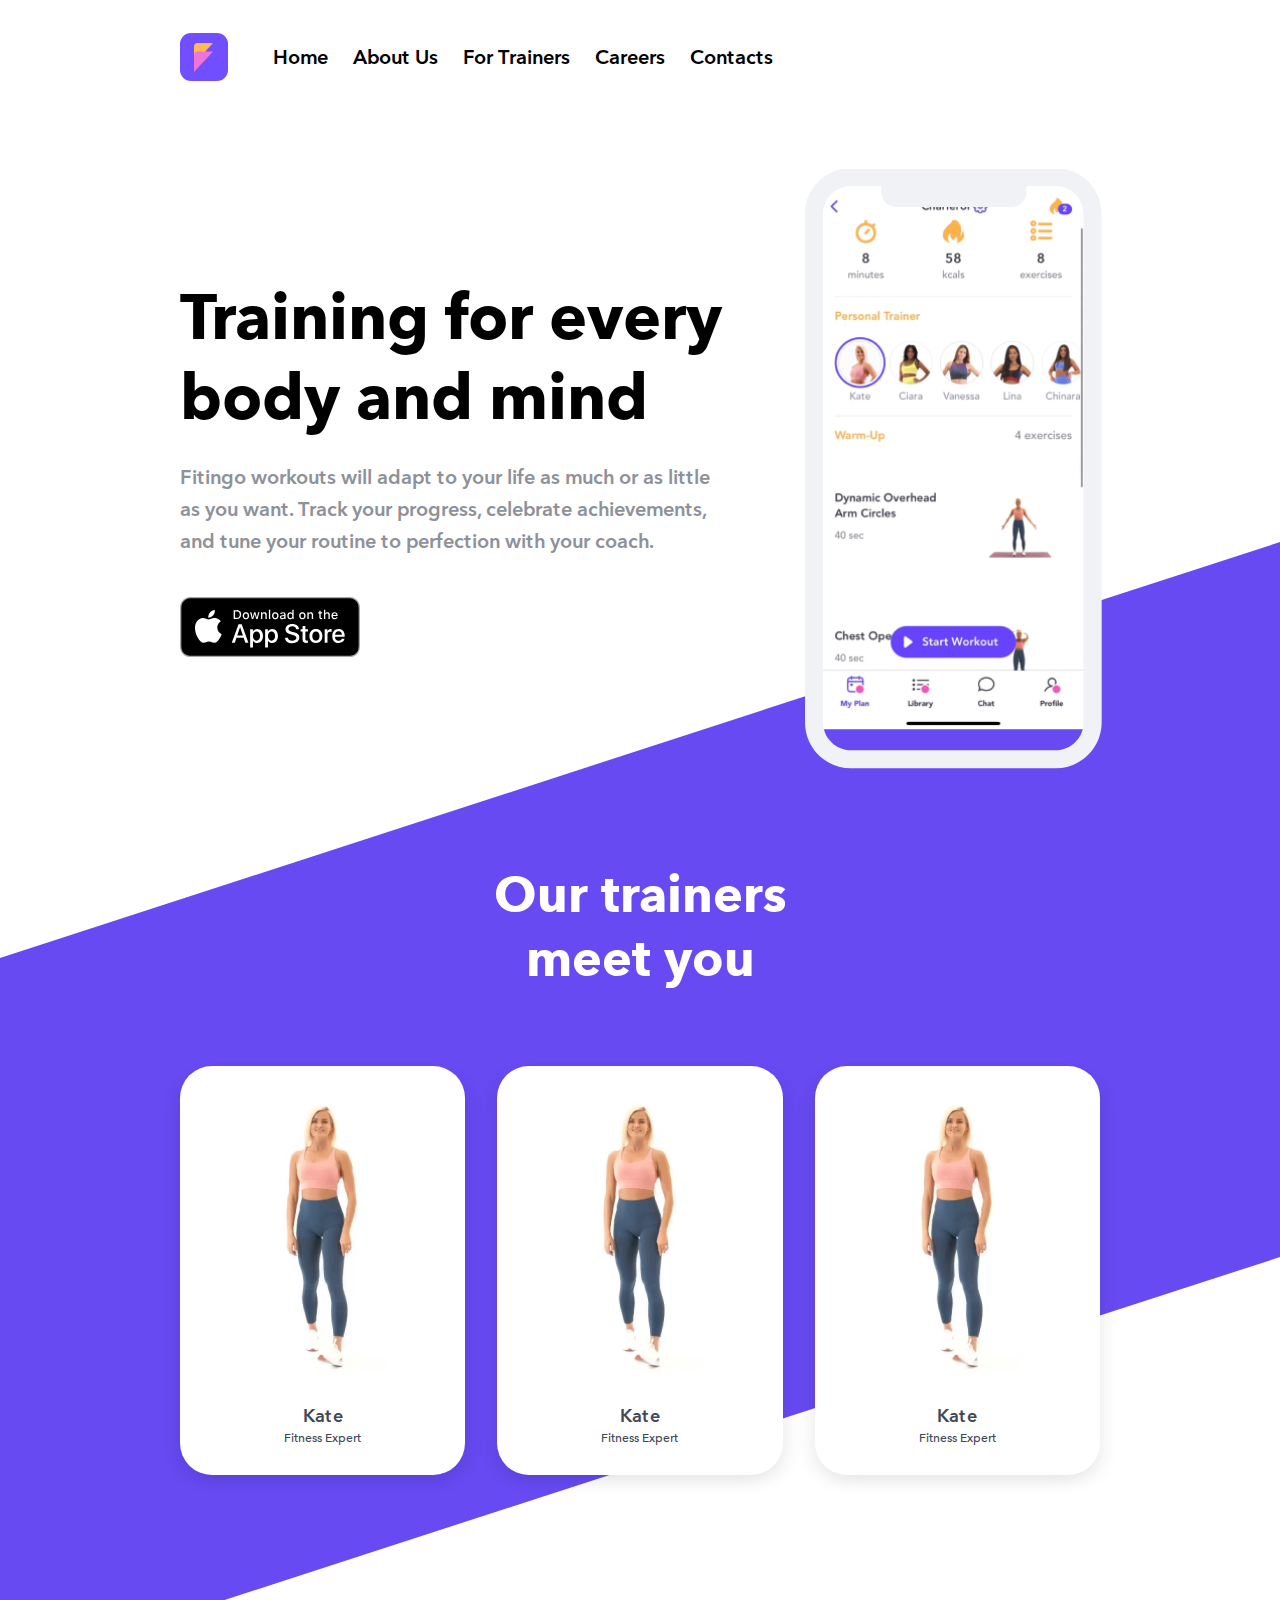
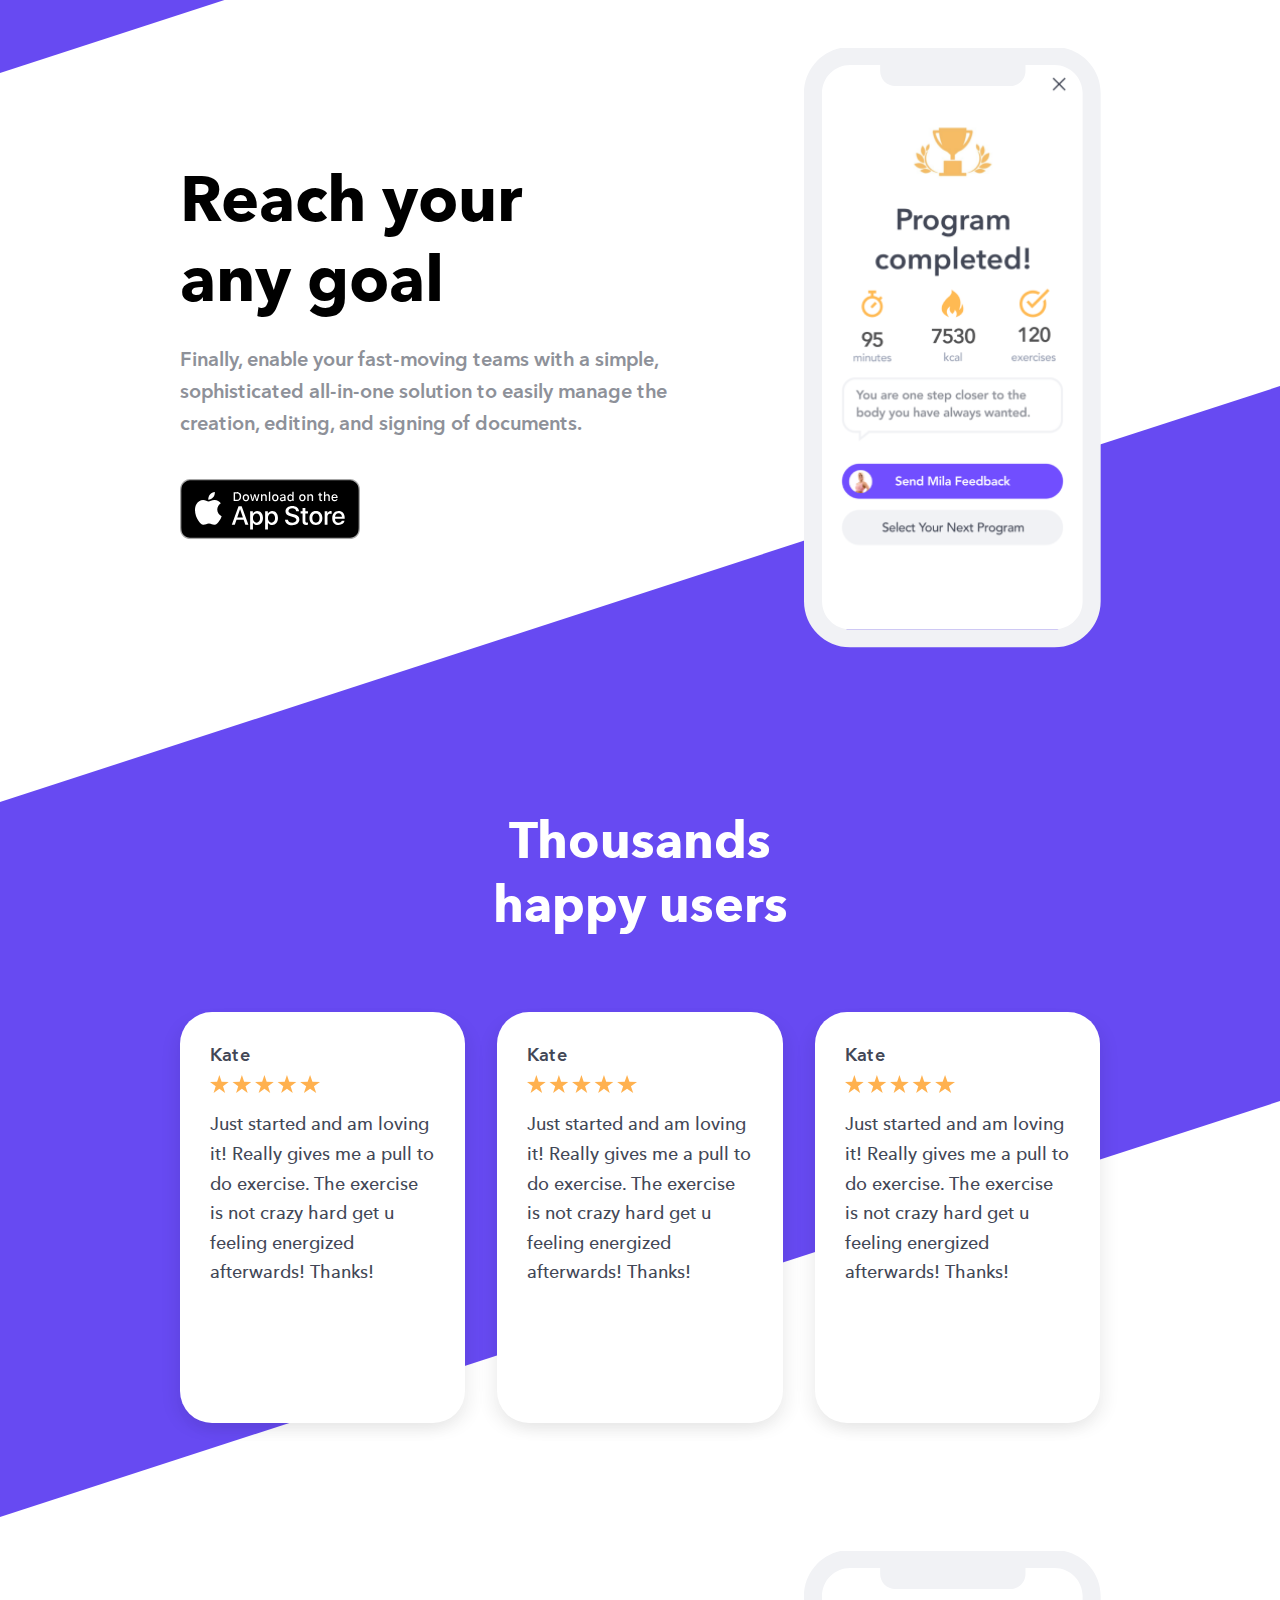
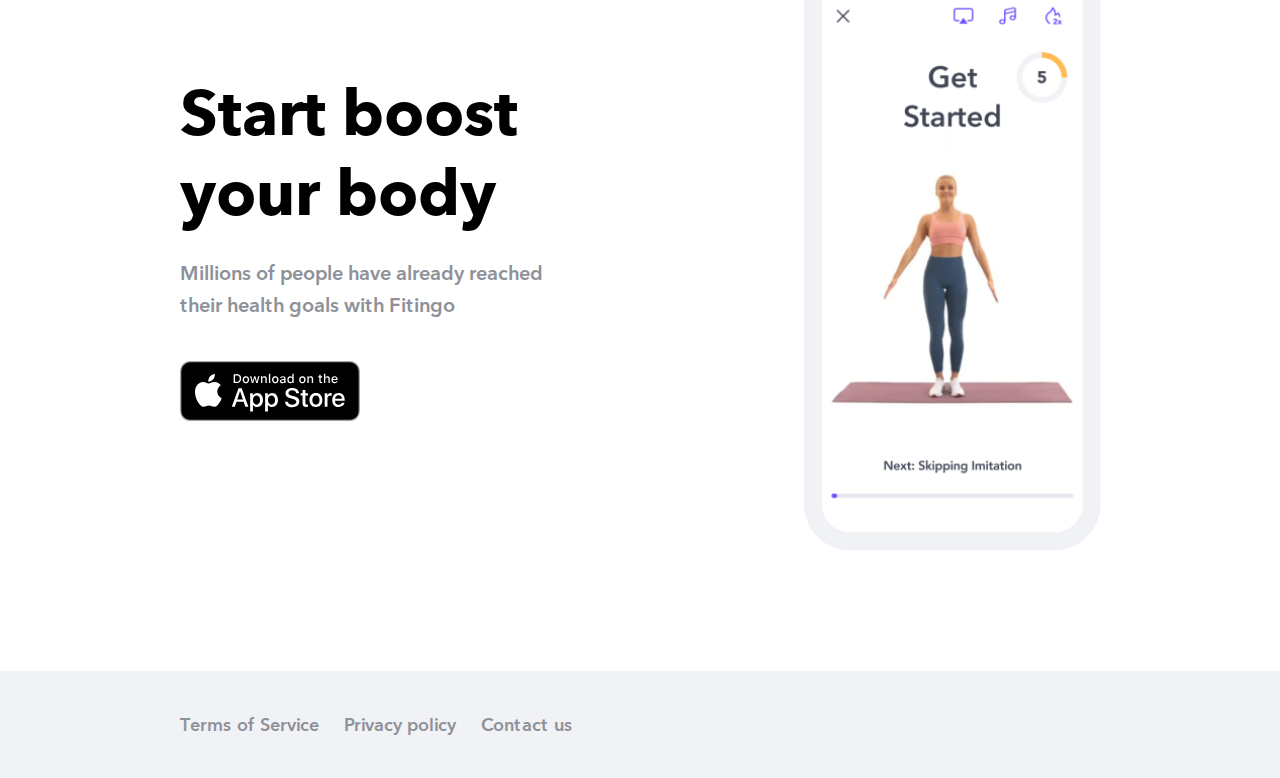
==== index.html @ 91862efb "feat: page 3" ====
<!DOCTYPE html>
<html lang="en">
<head>
    <meta charset="UTF-8">
    <meta http-equiv="X-UA-Compatible" content="IE=edge">
    <meta name="viewport" content="width=device-width, initial-scale=1.0">
    <title>Fitingo</title>
    <link rel="stylesheet" href="./css/main.css">
</head>
<body>
    <div class="wrapper">
            <div class="header">
                <div class="container header__container">
                    <div class="logo">
                        <img width="48" height="48" src="./img/logo-svg.svg" alt="logo">
                    </div>
                    <nav class="nav">
                        <ul class="nav__list">
                            <li class="nav__item"> <a class="nav__link" href="./index.html">Home</a></li>
                            <li class="nav__item"> <a class="nav__link" href="./page02.html">About us</a></li>
                            <li class="nav__item"> <a class="nav__link" href="./page03.html">For trainers</a></li>
                            <li class="nav__item"> <a class="nav__link" href="./page04.html">Careers</a></li>
                            <li class="nav__item"> <a class="nav__link" href="./page05.html">Contacts</a></li>
                        </ul>
                    </nav>
                </div>
            </div>
            <div class="home">
                <div class="container home__container">
                    <div class="home__content">
                        <div class="title">Training for every body and mind</div>
                        <p class="text">Fitingo workouts will adapt to your life as much or as little as you want. Track your progress, celebrate achievements, and tune your routine to perfection with your coach.</p>
                        <div class="app-store">
                            <a class="app-store__link" href="https://apps.apple.com/ru/app/fitingo-%D1%82%D1%80%D0%B5%D0%BD%D0%B8%D1%80%D0%BE%D0%B2%D0%BA%D0%B8-%D0%B4%D0%BE%D0%BC%D0%B0-%D0%B7%D0%B0%D0%BB%D0%B5/id1470614112">
                                <img width="180" height="60" src="./img/app-store.svg" alt="app-store">
                            </a>
                        </div>
                    </div>
                    <div class=" home__mobil-screen">
                        <img width="263" height="541" src="./img/desk-mob-01.png"  alt="mobile-screen">
                        <div class="mobil-screen"></div>

                    </div>
                </div>
            </div>
            <div class="trainers">
                <div class="container">
                    <div class="trainers__titel">
                        Our trainers meet you
                    </div>
                    <div class="slide-card">
                        <div class="card trainers__card">
                            <div class="trainers__img">
                                <img width="183" height="306" src="./img/card-img.png" alt="foto-trainer">
                            </div>
                            <div class="trainers__name">Kate</div>
                            <div class="trainers__text">Fitness Expert</div>
                        </div>
                        <div class="card trainers__card">
                            <div class="trainers__img">
                                <img width="183" height="306" src="./img/card-img.png" alt="foto-trainer">
                            </div>
                            <div class="trainers__name">Kate</div>
                            <div class="trainers__text">Fitness Expert</div>
                        </div>
                        <div class="card trainers__card">
                            <div class="trainers__img">
                                <img width="183" height="306" src="./img/card-img.png" alt="foto-trainer">
                            </div>
                            <div class="trainers__name">Kate</div>
                            <div class="trainers__text">Fitness Expert</div>
                        </div>
                    </div>
                </div>
            </div>
            <div class="reach">
                <div class="container reach__container">
                    <div class="reach__content">
                        <div class="title reach__titel">Reach your any goal</div>
                        <p class="text">Finally, enable your fast-moving teams with a simple, sophisticated all-in-one solution to easily manage the creation, editing, and signing of documents.</p>
                        <div class="app-store">
                            <a class="app-store__link" href="https://apps.apple.com/ru/app/fitingo-%D1%82%D1%80%D0%B5%D0%BD%D0%B8%D1%80%D0%BE%D0%B2%D0%BA%D0%B8-%D0%B4%D0%BE%D0%BC%D0%B0-%D0%B7%D0%B0%D0%BB%D0%B5/id1470614112">
                                <img width="180" height="60" src="./img/app-store.svg" alt="app-store">
                            </a>
                        </div>
                    </div>
                    <div class="mobile-screen reach__mobile-screen">
                        <img width="263" height="541" src="./img/desk-mob-02.png"  alt="mobile-screen">
                    </div>
                </div>
            </div>
            <div class="reviews">
                <div class="container">
                    <div class="reviews__titel">
                        Thousands happy users
                    </div>
                    <div class="slide-card">
                        <div class="card reviews__card">
                            <div class="reviews__name">Kate</div>
                            <div class="reviews__star"></div>
                            <div class="reviews__text">Just started and am loving it! Really gives me a pull to do exercise. The exercise is not crazy hard get u feeling energized afterwards! Thanks!</div>
                        </div>
                        <div class="card reviews__card">
                            <div class="reviews__name">Kate</div>
                            <div class="reviews__star"></div>
                            <div class="reviews__text">Just started and am loving it! Really gives me a pull to do exercise. The exercise is not crazy hard get u feeling energized afterwards! Thanks!</div>
                        </div>
                        <div class="card reviews__card">
                            <div class="reviews__name">Kate</div>
                            <div class="reviews__star"></div>
                            <div class="reviews__text">Just started and am loving it! Really gives me a pull to do exercise. The exercise is not crazy hard get u feeling energized afterwards! Thanks!</div>
                        </div>
                    </div>
                </div>
            </div>
            <div class="start">
                <div class="container start__container">
                    <div class="start__content">
                        <div class="title start__titel">Start boost your body</div>
                        <div class="text">Millions of people have already reached their health goals with Fitingo</div>
                        <div class="app-store">
                            <a class="app-store__link" href="https://apps.apple.com/ru/app/fitingo-%D1%82%D1%80%D0%B5%D0%BD%D0%B8%D1%80%D0%BE%D0%B2%D0%BA%D0%B8-%D0%B4%D0%BE%D0%BC%D0%B0-%D0%B7%D0%B0%D0%BB%D0%B5/id1470614112">
                                <img width="180" height="60" src="./img/app-store.svg" alt="app-store">
                            </a>
                        </div>
                    </div>
                    <div class="mobile-screen start__mobile-screen">
                        <img width="263" height="541" src="./img/desk-mob-03.png"  alt="mobile-screen">
                    </div>
                </div>
            </div>
            <div class="footer">
                <div class="container footer__container">
                    <div class="footer__item">Terms of Service</div>
                    <div class="footer__item">Privacy policy</div>
                    <div class="footer__item">Contact us</div>
                </div>
            </div>
        </div>
    </div>
</body>
</html>
---- css/main.css ----
@charset "UTF-8";
/*Шрифт*/
@font-face {
  font-family: "Avenir Next";
  font-weight: 700;
  font-style: normal;
  src: url("../../fonts/avenir-next-700.woff2") format("woff2"), url("../../fonts/avenir-next-700.woff") format("woff");
}
@font-face {
  font-family: "Avenir Next";
  font-weight: 600;
  font-style: normal;
  src: url("../../fonts/avenir_next-demi.woff2") format("woff2"), url("../../fonts/avenir_next-demi.woff") format("woff");
}
@font-face {
  font-family: "Avenir Next";
  font-weight: 500;
  font-style: normal;
  src: url("../../fonts/avenir-next-500.woff2") format("woff2"), url("../../fonts/avenir-next-500.woff") format("woff");
}
/*Normolize*/
html {
  font-family: "Avenir Next", sans-serif;
  line-height: 1.15;
  box-sizing: border-box;
  -ms-overflow-style: scrollbar;
  -webkit-tap-highlight-color: transparent;
  -webkit-text-size-adjust: 100%;
  -ms-text-size-adjust: 100%;
}

*,
*::before,
*::after {
  box-sizing: inherit;
  -webkit-text-decoration-skip-ink: none;
          text-decoration-skip-ink: none;
}

@-ms-viewport {
  width: device-width;
}
article,
aside,
dialog,
figcaption,
figure,
footer,
header,
hgroup,
main,
nav,
section {
  display: block;
}

body {
  font-family: "Avenir Next", Arial, -apple-system, BlinkMacSystemFont, "Segoe UI", Roboto, "Helvetica Neue", sans-serif;
  font-size: 1rem;
  font-weight: 400;
  line-height: 1.5;
  margin: 0;
  color: #000000;
  background-color: #ffffff;
}

[tabindex="-1"]:focus {
  outline: none !important;
}

hr {
  overflow: visible;
  box-sizing: content-box;
  height: 0;
}

h1,
h2,
h3,
h4,
h5,
h6 {
  margin-top: 0;
  margin-bottom: 0.5rem;
}

p {
  margin-top: 0;
  margin-bottom: 1rem;
}

abbr[title],
abbr[data-original-title] {
  cursor: help;
  text-decoration: underline;
  -webkit-text-decoration: underline dotted;
          text-decoration: underline dotted;
  border-bottom: 0;
}

address {
  font-style: normal;
  line-height: inherit;
  margin-bottom: 1rem;
}

ol,
ul,
dl {
  margin-top: 0;
  margin-bottom: 1rem;
}

ol ol,
ul ul,
ol ul,
ul ol {
  margin-bottom: 0;
}

dt {
  font-weight: 700;
}

dd {
  margin-bottom: 0.5rem;
  margin-left: 0;
}

blockquote {
  margin: 0 0 1rem;
}

dfn {
  font-style: italic;
}

b,
strong {
  font-weight: bolder;
}

small {
  font-size: 80%;
}

sub,
sup {
  font-size: 75%;
  line-height: 0;
  position: relative;
  vertical-align: baseline;
}

sub {
  bottom: -0.25em;
}

sup {
  top: -0.5em;
}

a {
  transition: all 0.3s;
  text-decoration: underline;
  color: #b82030;
  background-color: transparent;
  -webkit-text-decoration-skip: objects;
}

a:hover {
  text-decoration: none;
  color: #b82030;
}

a:not([href]):not([tabindex]) {
  text-decoration: none;
  color: inherit;
}

a:not([href]):not([tabindex]):focus,
a:not([href]):not([tabindex]):hover {
  text-decoration: none;
  color: inherit;
}

a:not([href]):not([tabindex]):focus {
  outline: 0;
}

a:focus {
  outline: none;
}

pre,
code,
kbd,
samp {
  font-family: monospace, monospace;
  font-size: 1em;
}

pre {
  overflow: auto;
  margin-top: 0;
  margin-bottom: 1rem;
}

figure {
  margin: 0 0 1rem;
}

img {
  max-width: 100%;
  height: auto;
  vertical-align: middle;
  border-style: none;
}

svg:not(:root) {
  overflow: hidden;
}

a,
area,
button,
[role=button],
input,
label,
select,
summary,
textarea {
  touch-action: manipulation;
}

table {
  border-collapse: collapse;
}

caption {
  padding-top: 0.75rem;
  padding-bottom: 0.75rem;
  caption-side: bottom;
  text-align: left;
  color: #868e96;
}

th {
  text-align: left;
}

label {
  display: inline-block;
  margin-bottom: 0.5rem;
}

button:focus {
  outline: none;
}

input,
button,
select,
optgroup,
textarea {
  font-family: inherit;
  font-size: inherit;
  line-height: inherit;
  margin: 0;
  transition: all 0.3s;
  outline: none;
}

button,
input {
  overflow: visible;
}

button,
select {
  text-transform: none;
}

button,
html [type=button],
[type=reset],
[type=submit] {
  cursor: pointer;
  -webkit-appearance: button;
}

button::-moz-focus-inner,
[type=button]::-moz-focus-inner,
[type=reset]::-moz-focus-inner,
[type=submit]::-moz-focus-inner {
  padding: 0;
  border-style: none;
}

input[type=radio],
input[type=checkbox] {
  box-sizing: border-box;
  padding: 0;
}

input[type=date],
input[type=time],
input[type=datetime-local],
input[type=month] {
  -webkit-appearance: listbox;
}

textarea {
  overflow: auto;
  resize: vertical;
}

fieldset {
  min-width: 0;
  margin: 0;
  padding: 0;
  border: 0;
}

legend {
  font-size: 1.5rem;
  line-height: inherit;
  display: block;
  width: 100%;
  max-width: 100%;
  margin-bottom: 0.5rem;
  padding: 0;
  white-space: normal;
  color: inherit;
}

progress {
  vertical-align: baseline;
}

[type=number]::-webkit-inner-spin-button,
[type=number]::-webkit-outer-spin-button {
  height: auto;
}

[type=search] {
  outline-offset: -2px;
  -webkit-appearance: none;
}

[type=search]::-webkit-search-cancel-button,
[type=search]::-webkit-search-decoration {
  -webkit-appearance: none;
}

::-webkit-file-upload-button {
  font: inherit;
  -webkit-appearance: button;
}

output {
  display: inline-block;
}

summary {
  display: list-item;
}

template {
  display: none;
}

[hidden] {
  display: none !important;
}

.wrapper {
  overflow: hidden;
}

.container {
  width: 100%;
  max-width: 960px;
  margin-right: auto;
  margin-left: auto;
  padding-right: 20px;
  padding-left: 20px;
}

.text {
  font-size: 20px;
  font-style: normal;
  font-weight: 600;
  line-height: 1.6;
  color: #8E9199;
  margin: 0;
  margin-bottom: 40px;
}

.title {
  font-size: 64px;
  font-style: normal;
  font-weight: 700;
  line-height: 1.25;
  color: #000;
  margin-bottom: 24px;
}

.header {
  padding: 25px 0;
}
.header__container {
  display: flex;
  align-items: center;
}

.logo {
  margin-right: 45px;
}

.nav__list {
  display: flex;
  margin: 0;
  padding: 0;
}

.nav__item {
  margin-right: 25px;
  list-style: none;
}
.nav__item:last-child {
  margin-right: 0;
}

.nav__link {
  font-size: 20px;
  font-style: normal;
  font-weight: 600;
  line-height: 3.2;
  color: #000;
  text-decoration: none;
  text-transform: capitalize;
}
.nav__link:hover {
  color: #674AF2;
}

.mobile-screen {
  width: 31.25%;
  position: relative;
  z-index: 2;
}
.mobile-screen::before {
  position: absolute;
  width: 300px;
  height: 600px;
  content: "";
  background: url(../img/mobile-frame.svg) 100% 100% no-repeat;
}

.mobil-screen {
  position: absolute;
  width: 300px;
  height: 600px;
  top: -15px;
  left: -20px;
  content: "";
  background: url(../img/mobile-frame.svg) 100% 100% no-repeat;
}

.home__mobil-screen {
  position: relative;
  top: -10px;
  left: -15px;
  z-index: 50;
}
.home__mobile-screen {
  top: 15px;
  left: 8px;
}
.home__mobile-screen::before {
  top: -38px;
  left: -20px;
}

.reach__mobile-screen {
  top: -5px;
  left: 8px;
}
.reach__mobile-screen::before {
  top: -12px;
  left: -20px;
}

.start__mobile-screen {
  top: 0;
  left: 8px;
}
.start__mobile-screen::before {
  top: -12px;
  left: -20px;
}

.home {
  padding: 80px 0;
}
.home__container {
  display: flex;
  justify-content: space-between;
  align-items: center;
}
.home__content {
  width: 59.375%;
}

.slide-card {
  display: flex;
  position: relative;
  margin-left: -16px;
  margin-right: -16px;
}

.card {
  width: calc(33.3333333333% - 32px);
  display: flex;
  flex-direction: column;
  border-radius: 32px;
  background-color: #fff;
  padding: 30px;
  margin-right: 16px;
  margin-left: 16px;
  box-shadow: 7px 7px 15px rgba(0, 0, 0, 0.05), -7px 7px 15px rgba(0, 0, 0, 0.05);
}

.trainers__card {
  align-items: center;
  padding-bottom: 28px;
  padding-top: 13px;
}

.reviews__card {
  height: 411px;
  padding: 30px;
}

.trainers {
  position: relative;
  padding-top: 43px;
  padding-bottom: 100px;
}
.trainers::before {
  position: absolute;
  content: "";
  width: 100%;
  height: 715px;
  top: -70px;
  bottom: 0;
  background-color: #674AF2;
  transform: skewY(-18deg);
}
.trainers__titel {
  width: 32.1875%;
  margin-bottom: 75px;
  text-align: center;
  margin-left: auto;
  margin-right: auto;
  position: relative;
  font-size: 50px;
  font-style: normal;
  font-weight: 700;
  line-height: 1.28;
  color: #fff;
}
.trainers__img {
  margin-left: 34px;
  margin-right: 8px;
  margin-bottom: 18px;
}
.trainers__name {
  font-size: 18px;
  font-style: normal;
  font-weight: 600;
  line-height: 1.53;
  color: #424756;
}
.trainers__text {
  font-size: 12px;
  font-style: normal;
  font-weight: 500;
  line-height: 1.33;
  color: #424756;
}

.reach {
  padding: 90px 0;
}
.reach__container {
  display: flex;
  justify-content: space-between;
  align-items: center;
}
.reach__content {
  width: 53.125%;
}
.reach__titel {
  padding-right: 20px;
}

.reviews {
  position: relative;
  padding-top: 85px;
  padding-bottom: 80px;
}
.reviews::before {
  position: absolute;
  content: "";
  width: 100%;
  height: 715px;
  top: -130px;
  bottom: 0;
  background-color: #674AF2;
  transform: skewY(-18deg);
}
.reviews__titel {
  width: 32.1875%;
  margin-bottom: 75px;
  text-align: center;
  margin-left: auto;
  margin-right: auto;
  position: relative;
  font-size: 50px;
  font-style: normal;
  font-weight: 700;
  line-height: 1.28;
  color: #fff;
}
.reviews__name {
  font-size: 18px;
  font-style: normal;
  font-weight: 600;
  line-height: 1.53;
  color: #424756;
  margin-bottom: 6px;
}
.reviews__star {
  width: 110px;
  height: 18px;
  margin-bottom: 16px;
  background: url(../img/star.svg) 100%/contain no-repeat;
}
.reviews__text {
  font-size: 18px;
  font-style: normal;
  font-weight: 500;
  line-height: 1.64;
  color: #424756;
}

.start {
  padding: 60px 0 140px;
}
.start__container {
  display: flex;
  justify-content: space-between;
  align-items: center;
}
.start__content {
  width: 41.3043478261%;
}
.start__titel {
  padding-right: 20px;
}
.start-page2 {
  display: flex;
  justify-content: space-between;
  align-items: center;
  padding-bottom: 120px;
}

.footer {
  background-color: #F1F2F5;
  padding-top: 37px;
  padding-bottom: 35px;
}
.footer__container {
  display: flex;
}
.footer__item {
  font-size: 18px;
  font-style: normal;
  font-weight: 600;
  line-height: 1.94;
  margin-right: 25px;
  color: #8E9199;
}

.improve {
  padding-top: 65px;
  padding-bottom: 40px;
}
.improve__title {
  width: 59.7826086957%;
  text-align: center;
  margin-bottom: 72px;
  margin-left: auto;
  margin-right: auto;
}
.improve__stat {
  display: flex;
  margin-right: -71px;
}
.improve__item {
  width: calc(33.3333333333% - 71px);
  margin-right: 71px;
  padding-top: 35px;
  background: url(../img/icon-leaves.svg) no-repeat 100%/contain;
}
.improve__item:first-child {
  padding-top: 22px;
}
.improve__item:first-child .improve__item-number {
  font-size: 64px;
}
.improve__item:last-child .improve__item-number {
  text-transform: uppercase;
}
.improve__item-number {
  font-size: 48px;
  font-style: normal;
  font-weight: 900;
  line-height: 0.43;
  color: #FFBA53;
  margin-bottom: 30px;
  text-align: center;
}
.improve__item-text {
  font-size: 18px;
  font-style: normal;
  font-weight: 600;
  line-height: 1.53;
  padding-left: 45px;
  padding-right: 45px;
  text-align: center;
}

.offer {
  padding-top: 48px;
}
.offer__title {
  text-align: center;
  margin-bottom: 72px;
}

.stage {
  display: flex;
  align-items: center;
  margin-bottom: 56px;
}
.stage:nth-last-child(2) .stage__item-text {
  padding-right: 85px;
}
.stage:nth-last-child(2) .stage__item--works .stage__item-text {
  padding-right: 45px;
}
.stage__img {
  width: 311px;
  height: 200px;
  background: linear-gradient(244deg, #FDFEFF 11.37%, #ECF1FB 100%);
  margin-right: 70px;
}
.stage__img--personalized {
  padding: 21px 35px;
}
.stage__img--chat {
  padding: 16px 42px 0 44px;
}
.stage__img--promote {
  padding: 0 31px 0;
}
.stage__item {
  width: 58.5869565217%;
  padding-right: 80px;
}
.stage__item--works {
  padding-right: 0;
}
.stage__item--works .stage__item-text {
  padding-right: 90px;
}
.stage__item-titel {
  font-size: 36px;
  font-style: normal;
  font-weight: 600;
  line-height: 1.11;
  color: #000;
  margin-bottom: 27px;
}
.stage__item-text {
  font-size: 18px;
  font-style: normal;
  font-weight: 600;
  line-height: 1.53;
  color: #8E9199;
  padding-right: 45px;
}

.btn {
  display: inline-block;
  text-align: center;
  font-size: 20px;
  font-style: normal;
  font-weight: 600;
  line-height: 2.9;
  color: #fff;
  border-radius: 5px;
  background-color: #674AF2;
  text-decoration: none;
  border: none;
  padding: 0 80px;
  text-transform: capitalize;
}

.become {
  display: flex;
  align-items: center;
  justify-content: space-between;
  padding-top: 80px;
  padding-bottom: 60px;
}
.become__content {
  width: 58.6956521739%;
  padding-right: 90px;
}
.become__title {
  margin-bottom: 32px;
}
.become__text {
  margin-bottom: 32px;
}

.works {
  padding-top: 40px;
  padding-bottom: 125px;
}
.works__stage {
  padding-bottom: 45px;
}
.works__title {
  text-transform: capitalize;
  text-align: center;
  margin-bottom: 64px;
}
.works__btn {
  text-align: center;
}/*# sourceMappingURL=main.css.map */
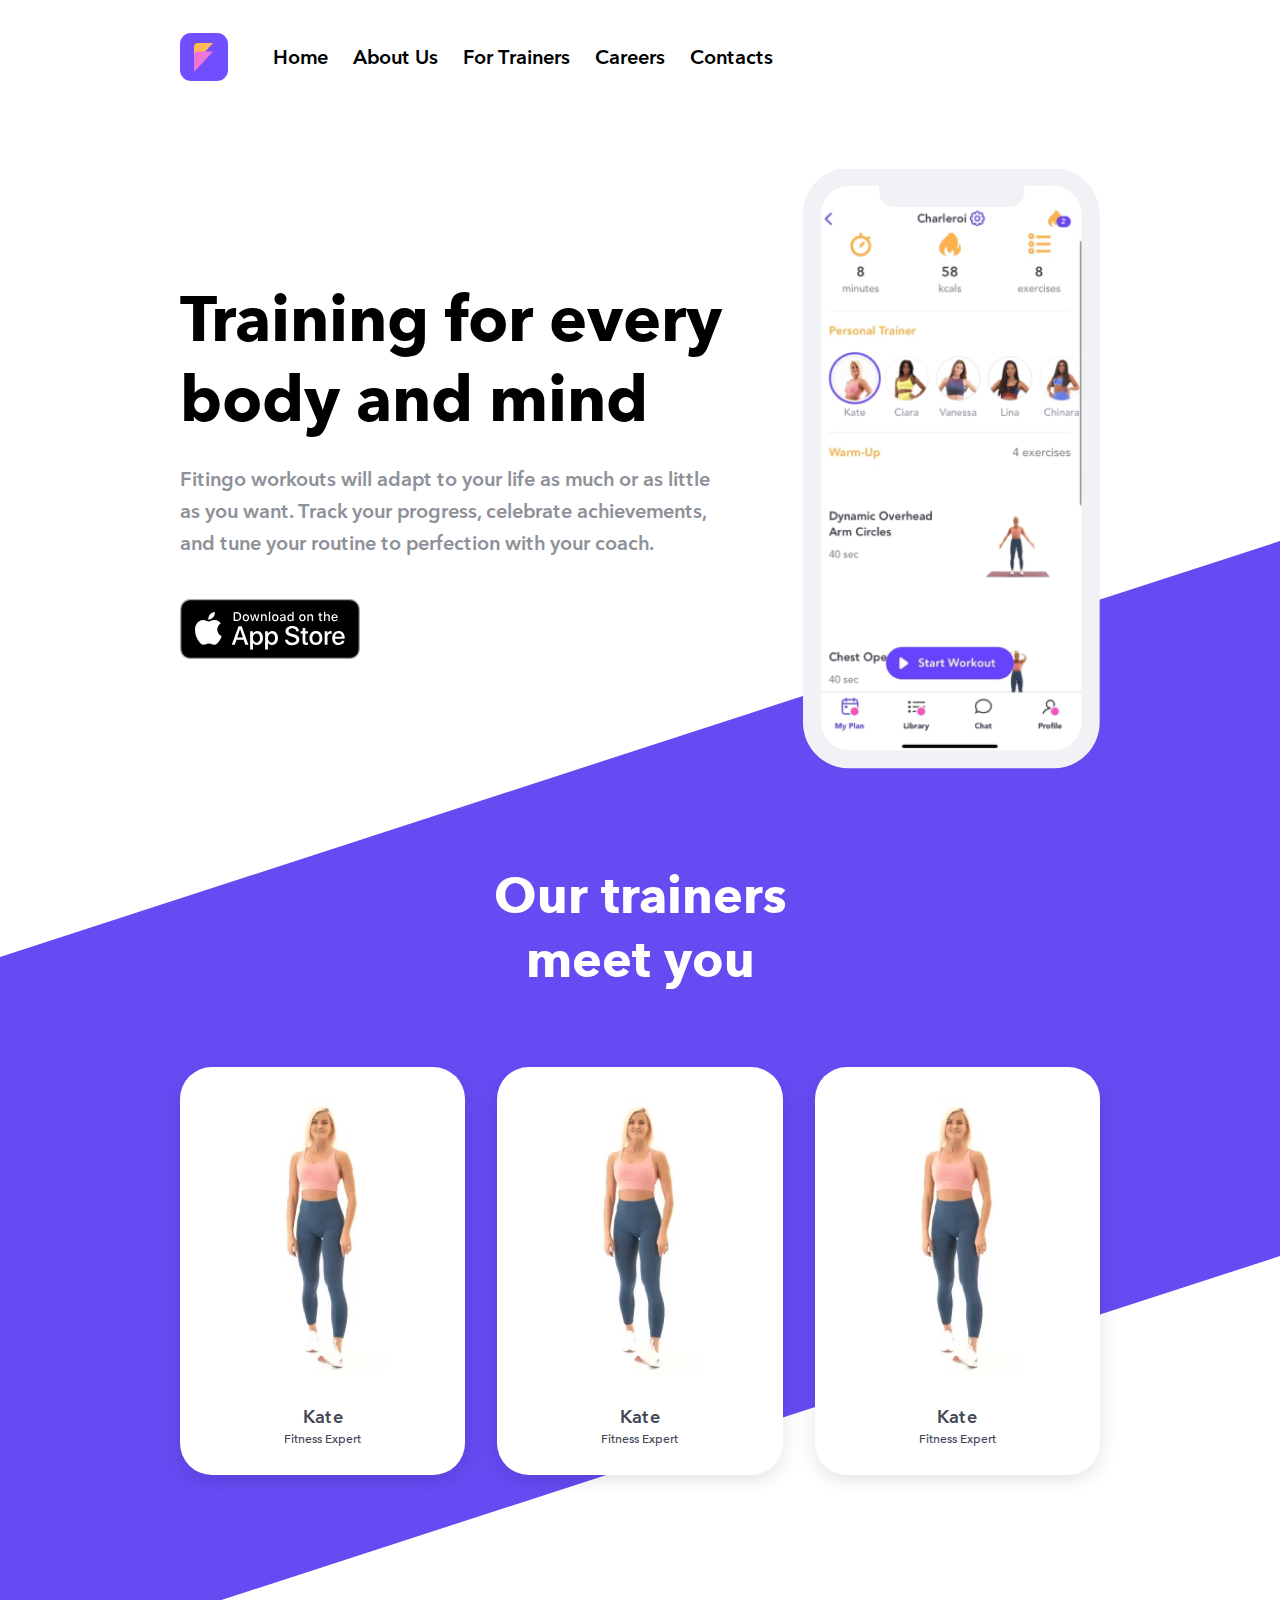
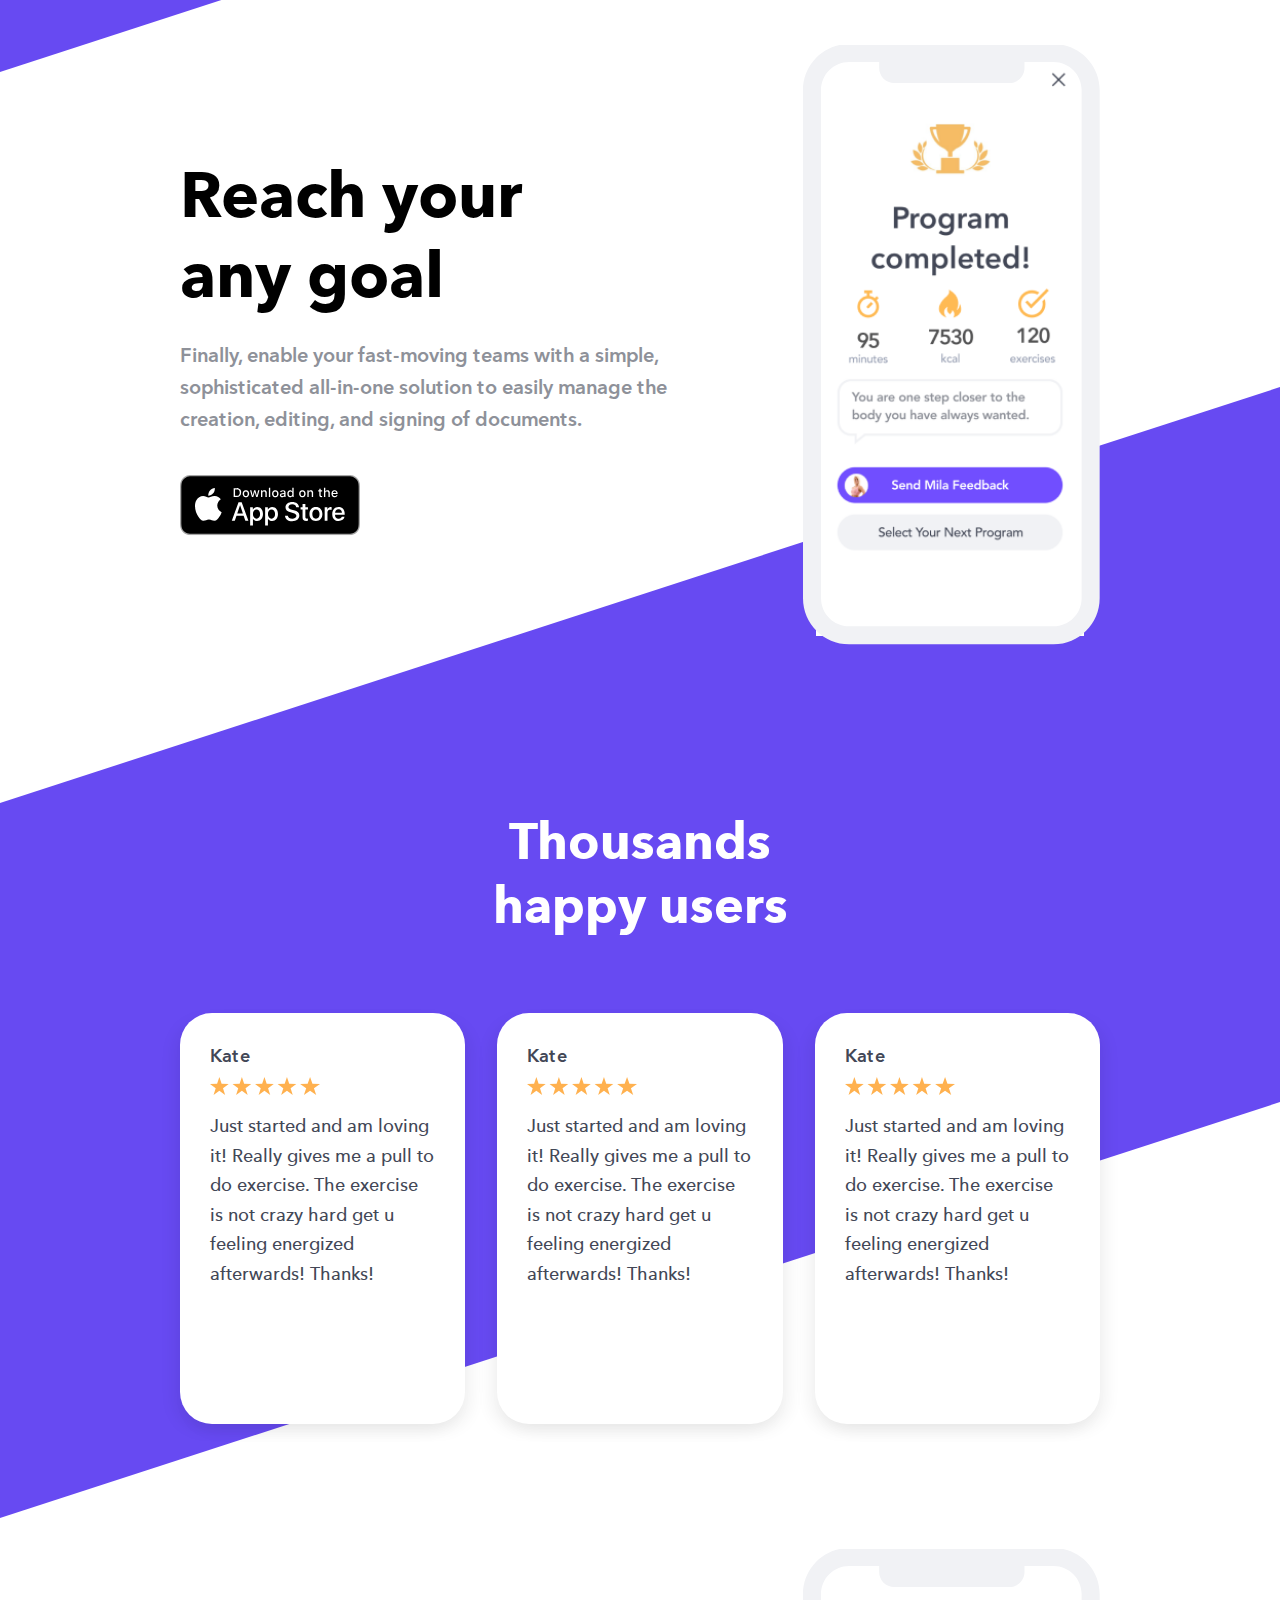
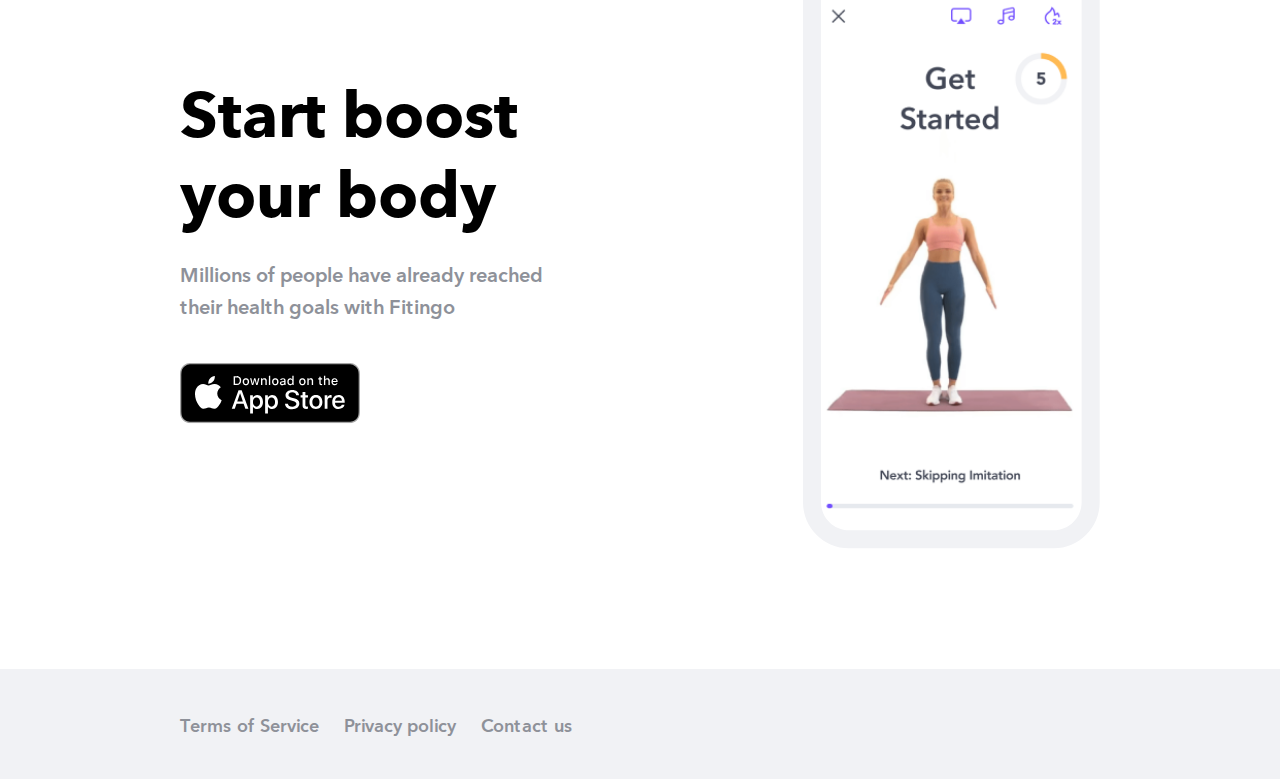
==== commit 5b50ddc6: "fix: fixed mob screen" ====
--- a/index.html
+++ b/index.html
@@ -36,10 +36,8 @@
                             </a>
                         </div>
                     </div>
-                    <div class=" home__mobil-screen">
-                        <img width="263" height="541" src="./img/desk-mob-01.png"  alt="mobile-screen">
-                        <div class="mobil-screen"></div>
-
+                    <div class="mobile-screen home__mobile-screen">
+                        <img width="300" height="600" src="./img/desk-mob-01.png"  alt="mobile-screen">
                     </div>
                 </div>
             </div>
@@ -77,7 +75,7 @@
                 <div class="container reach__container">
                     <div class="reach__content">
                         <div class="title reach__titel">Reach your any goal</div>
-                        <p class="text">Finally, enable your fast-moving teams with a simple, sophisticated all-in-one solution to easily manage the creation, editing, and signing of documents.</p>
+                        <p class="text reach__text">Finally, enable your fast-moving teams with a simple, sophisticated all-in-one solution to easily manage the creation, editing, and signing of documents.</p>
                         <div class="app-store">
                             <a class="app-store__link" href="https://apps.apple.com/ru/app/fitingo-%D1%82%D1%80%D0%B5%D0%BD%D0%B8%D1%80%D0%BE%D0%B2%D0%BA%D0%B8-%D0%B4%D0%BE%D0%BC%D0%B0-%D0%B7%D0%B0%D0%BB%D0%B5/id1470614112">
                                 <img width="180" height="60" src="./img/app-store.svg" alt="app-store">
@@ -85,7 +83,7 @@
                         </div>
                     </div>
                     <div class="mobile-screen reach__mobile-screen">
-                        <img width="263" height="541" src="./img/desk-mob-02.png"  alt="mobile-screen">
+                        <img width="300" height="600" src="./img/desk-mob-02.png"  alt="mobile-screen">
                     </div>
                 </div>
             </div>
@@ -125,7 +123,7 @@
                         </div>
                     </div>
                     <div class="mobile-screen start__mobile-screen">
-                        <img width="263" height="541" src="./img/desk-mob-03.png"  alt="mobile-screen">
+                        <img width="300" height="600" src="./img/desk-mob-03.png"  alt="mobile-screen">
                     </div>
                 </div>
             </div>
--- a/css/main.css
+++ b/css/main.css
@@ -446,63 +446,36 @@
 }
 
 .mobile-screen {
-  width: 31.25%;
   position: relative;
-  z-index: 2;
+  width: 300px;
+  height: 600px;
+  padding: 27px 16px 18px;
+  z-index: 50;
 }
 .mobile-screen::before {
   position: absolute;
   width: 300px;
   height: 600px;
+  top: 0;
+  left: 0;
   content: "";
   background: url(../img/mobile-frame.svg) 100% 100% no-repeat;
 }
 
-.mobil-screen {
-  position: absolute;
-  width: 300px;
-  height: 600px;
-  top: -15px;
-  left: -20px;
-  content: "";
-  background: url(../img/mobile-frame.svg) 100% 100% no-repeat;
-}
-
-.home__mobil-screen {
-  position: relative;
-  top: -10px;
-  left: -15px;
-  z-index: 50;
-}
-.home__mobile-screen {
-  top: 15px;
-  left: 8px;
-}
-.home__mobile-screen::before {
-  top: -38px;
-  left: -20px;
-}
-
 .reach__mobile-screen {
-  top: -5px;
-  left: 8px;
-}
-.reach__mobile-screen::before {
-  top: -12px;
-  left: -20px;
+  padding-top: 10px;
 }
 
 .start__mobile-screen {
-  top: 0;
-  left: 8px;
-}
-.start__mobile-screen::before {
-  top: -12px;
-  left: -20px;
+  padding-top: 13px;
+}
+
+.become__mobile-screen {
+  padding: 15px 18px 18px;
 }
 
 .home {
-  padding: 80px 0;
+  padding: 55px 0;
 }
 .home__container {
   display: flex;
@@ -545,7 +518,7 @@
 
 .trainers {
   position: relative;
-  padding-top: 43px;
+  padding-top: 40px;
   padding-bottom: 100px;
 }
 .trainers::before {
@@ -553,8 +526,7 @@
   content: "";
   width: 100%;
   height: 715px;
-  top: -70px;
-  bottom: 0;
+  top: -75px;
   background-color: #674AF2;
   transform: skewY(-18deg);
 }
@@ -592,7 +564,7 @@
 }
 
 .reach {
-  padding: 90px 0;
+  padding: 70px 0;
 }
 .reach__container {
   display: flex;
@@ -608,7 +580,7 @@
 
 .reviews {
   position: relative;
-  padding-top: 85px;
+  padding-top: 95px;
   padding-bottom: 80px;
 }
 .reviews::before {
@@ -616,7 +588,7 @@
   content: "";
   width: 100%;
   height: 715px;
-  top: -130px;
+  top: -120px;
   bottom: 0;
   background-color: #674AF2;
   transform: skewY(-18deg);
@@ -657,29 +629,26 @@
 }
 
 .start {
-  padding: 60px 0 140px;
+  padding: 45px 0 120px;
 }
 .start__container {
   display: flex;
   justify-content: space-between;
   align-items: center;
 }
+.start__container--about {
+  padding-bottom: 100px;
+}
 .start__content {
   width: 41.3043478261%;
 }
 .start__titel {
   padding-right: 20px;
 }
-.start-page2 {
-  display: flex;
-  justify-content: space-between;
-  align-items: center;
-  padding-bottom: 120px;
-}
 
 .footer {
   background-color: #F1F2F5;
-  padding-top: 37px;
+  padding-top: 40px;
   padding-bottom: 35px;
 }
 .footer__container {
@@ -699,11 +668,8 @@
   padding-bottom: 40px;
 }
 .improve__title {
-  width: 59.7826086957%;
   text-align: center;
   margin-bottom: 72px;
-  margin-left: auto;
-  margin-right: auto;
 }
 .improve__stat {
   display: flex;
@@ -745,10 +711,11 @@
 
 .offer {
   padding-top: 48px;
+  padding-bottom: 10px;
 }
 .offer__title {
   text-align: center;
-  margin-bottom: 72px;
+  margin-bottom: 65px;
 }
 
 .stage {
@@ -824,8 +791,8 @@
   display: flex;
   align-items: center;
   justify-content: space-between;
-  padding-top: 80px;
-  padding-bottom: 60px;
+  padding-top: 65px;
+  padding-bottom: 40px;
 }
 .become__content {
   width: 58.6956521739%;
@@ -839,7 +806,7 @@
 }
 
 .works {
-  padding-top: 40px;
+  padding-top: 45px;
   padding-bottom: 125px;
 }
 .works__stage {
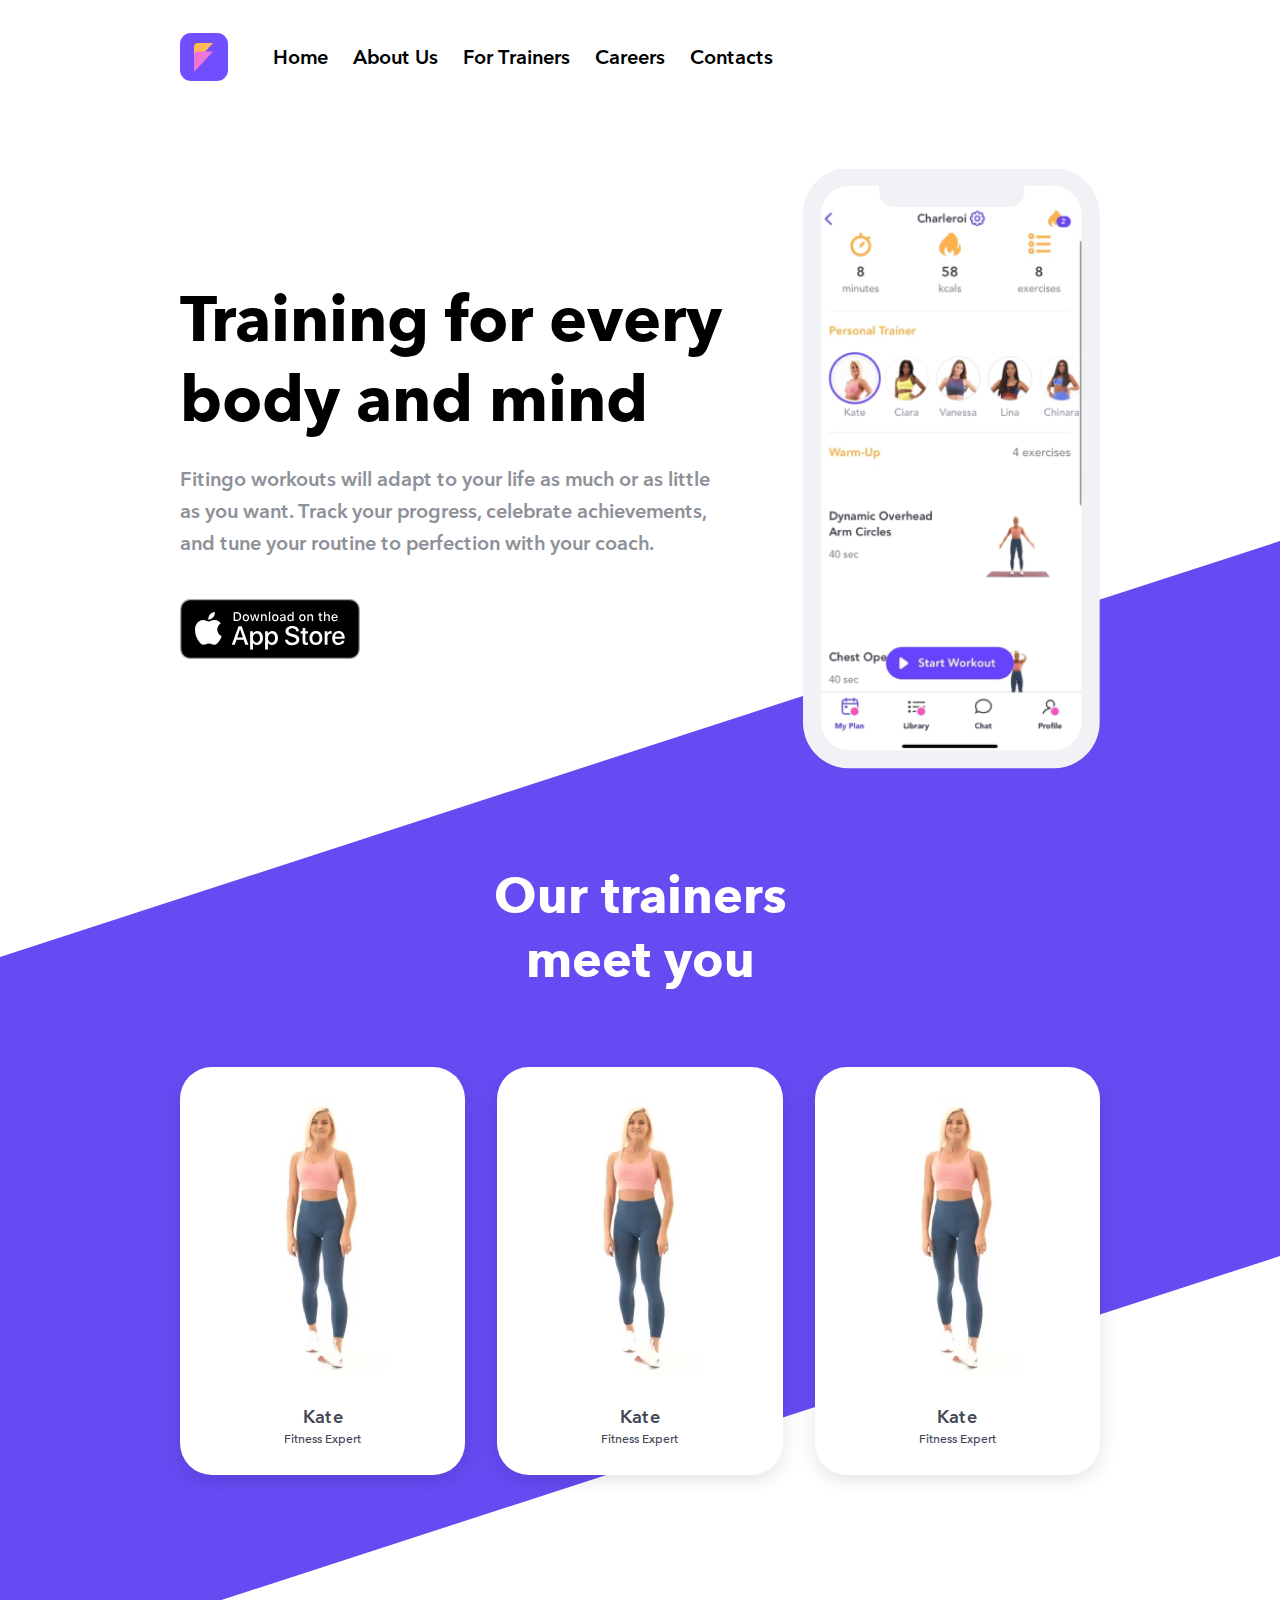
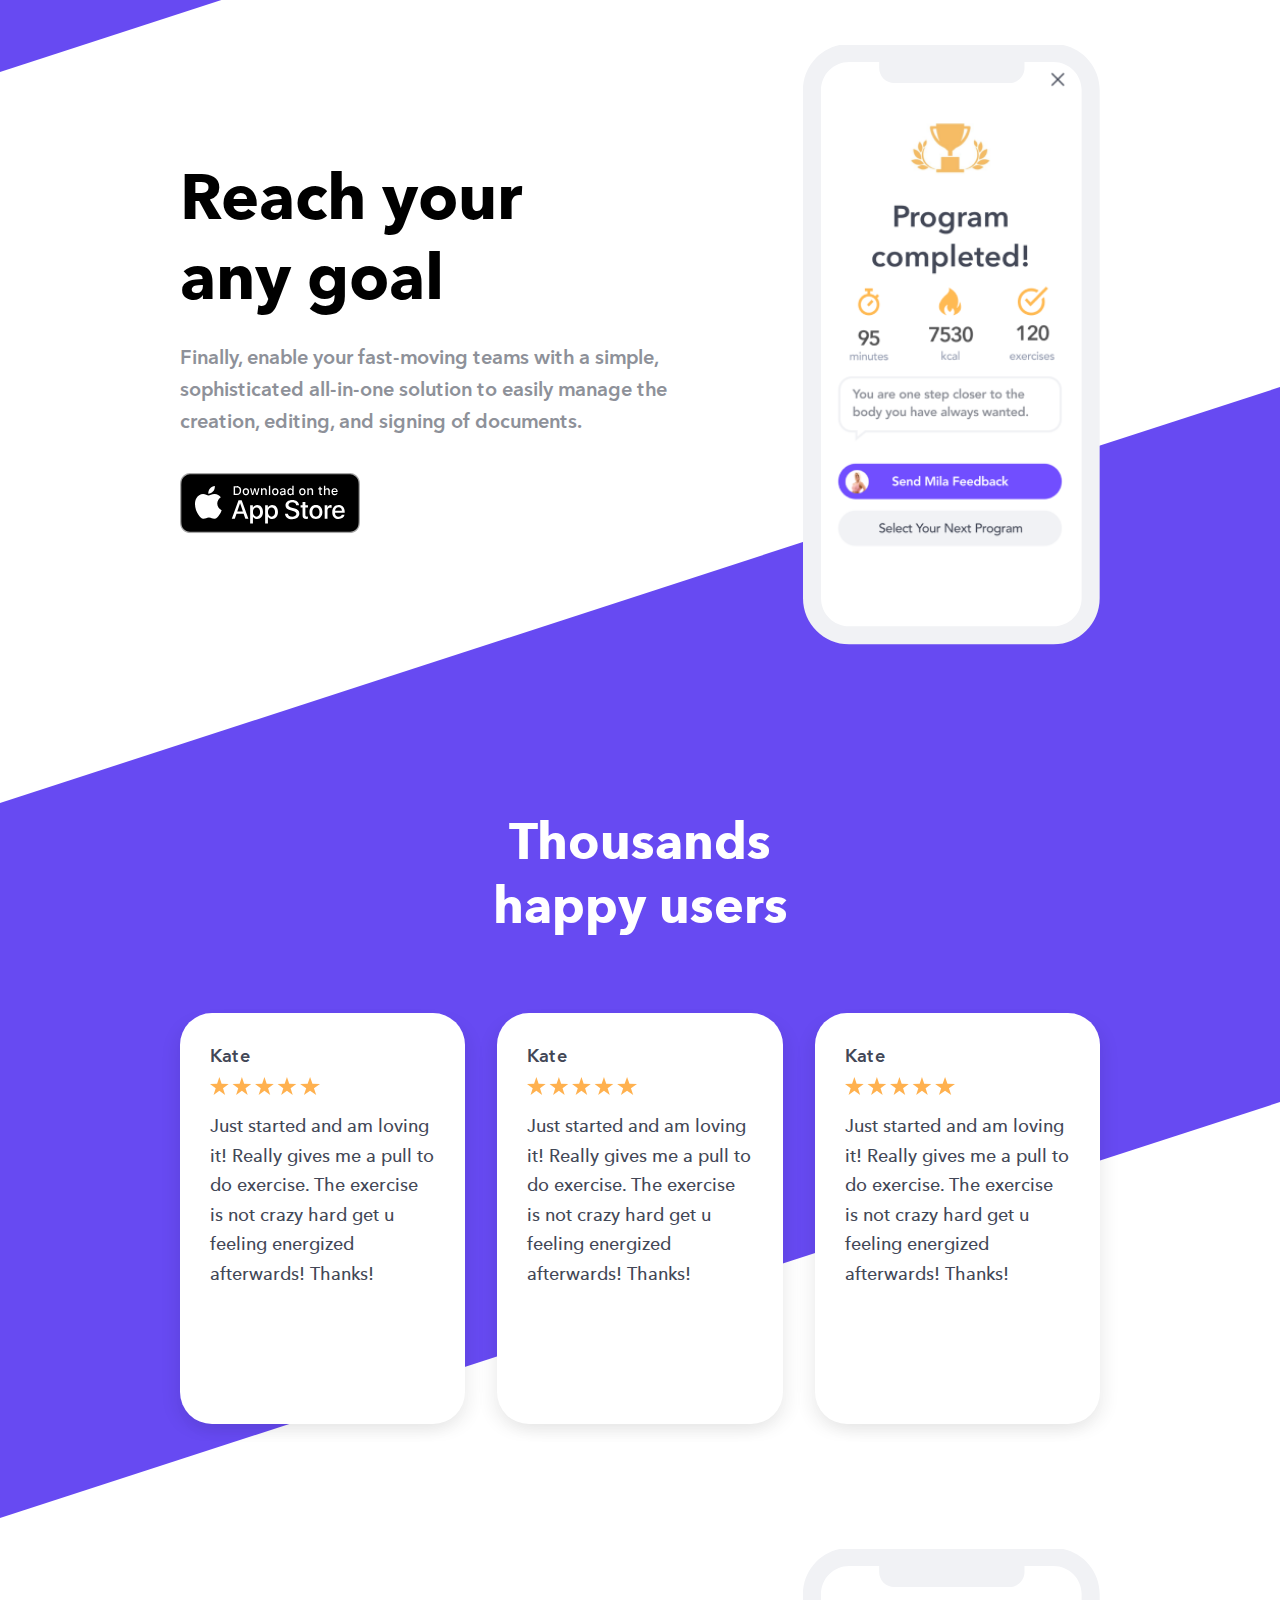
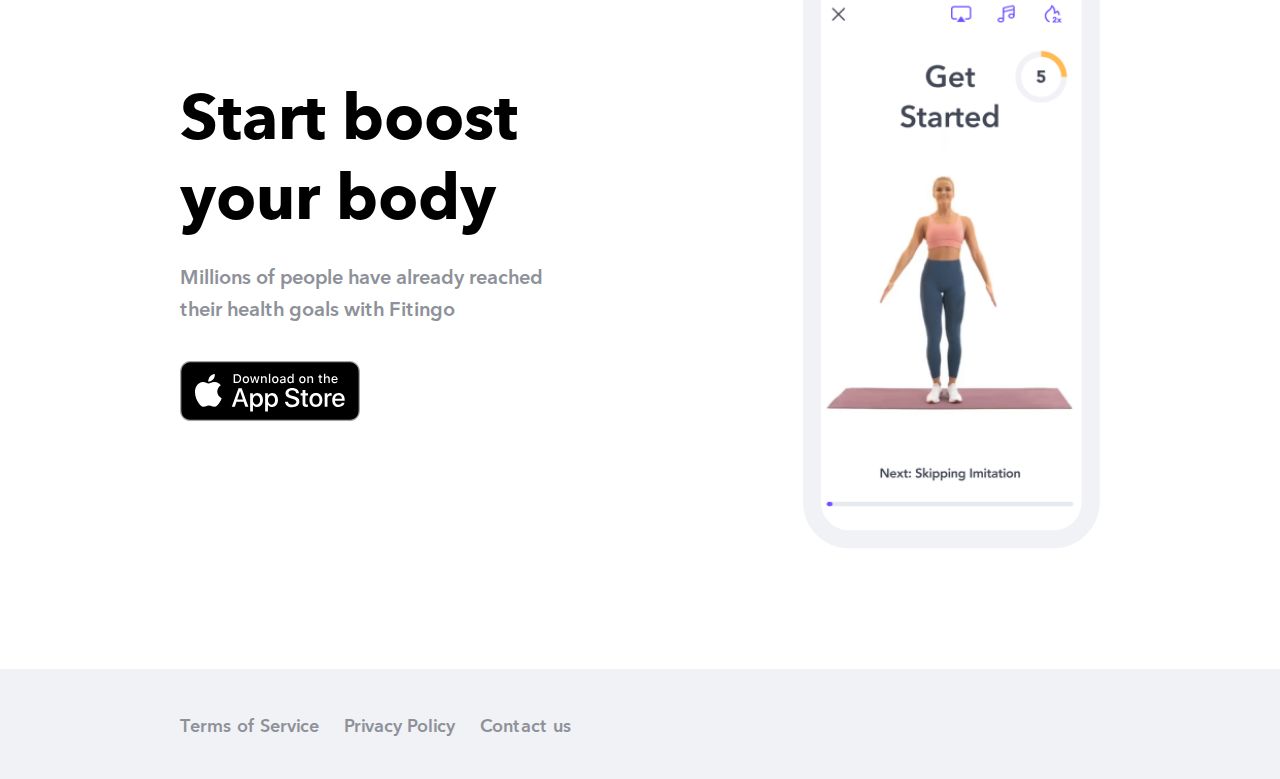
==== commit 9d83215f: "fead: page5" ====
--- a/index.html
+++ b/index.html
@@ -28,8 +28,8 @@
             <div class="home">
                 <div class="container home__container">
                     <div class="home__content">
-                        <div class="title">Training for every body and mind</div>
-                        <p class="text">Fitingo workouts will adapt to your life as much or as little as you want. Track your progress, celebrate achievements, and tune your routine to perfection with your coach.</p>
+                        <div class="title home__title">Training for every body and mind</div>
+                        <p class="text home__text">Fitingo workouts will adapt to your life as much or as little as you want. Track your progress, celebrate achievements, and tune your routine to perfection with your coach.</p>
                         <div class="app-store">
                             <a class="app-store__link" href="https://apps.apple.com/ru/app/fitingo-%D1%82%D1%80%D0%B5%D0%BD%D0%B8%D1%80%D0%BE%D0%B2%D0%BA%D0%B8-%D0%B4%D0%BE%D0%BC%D0%B0-%D0%B7%D0%B0%D0%BB%D0%B5/id1470614112">
                                 <img width="180" height="60" src="./img/app-store.svg" alt="app-store">
@@ -44,7 +44,7 @@
             <div class="trainers">
                 <div class="container">
                     <div class="trainers__titel">
-                        Our trainers meet you
+                        Our trainers <br> meet you
                     </div>
                     <div class="slide-card">
                         <div class="card trainers__card">
@@ -115,7 +115,7 @@
                 <div class="container start__container">
                     <div class="start__content">
                         <div class="title start__titel">Start boost your body</div>
-                        <div class="text">Millions of people have already reached their health goals with Fitingo</div>
+                        <div class="text start__text">Millions of people have already reached their health goals with Fitingo</div>
                         <div class="app-store">
                             <a class="app-store__link" href="https://apps.apple.com/ru/app/fitingo-%D1%82%D1%80%D0%B5%D0%BD%D0%B8%D1%80%D0%BE%D0%B2%D0%BA%D0%B8-%D0%B4%D0%BE%D0%BC%D0%B0-%D0%B7%D0%B0%D0%BB%D0%B5/id1470614112">
                                 <img width="180" height="60" src="./img/app-store.svg" alt="app-store">
@@ -129,9 +129,13 @@
             </div>
             <div class="footer">
                 <div class="container footer__container">
-                    <div class="footer__item">Terms of Service</div>
-                    <div class="footer__item">Privacy policy</div>
-                    <div class="footer__item">Contact us</div>
+                    <nav class="footer__nav">
+                        <ul class="footer__list">
+                            <li class="footer__nav-item"><a class="footer__nav-link" href="https://en.wikipedia.org/wiki/Terms_of_service">Terms of Service</a></li>
+                            <li class="footer__nav-item"><a class="footer__nav-link" href="https://en.wikipedia.org/wiki/Privacy_policy">Privacy Policy</a></li>
+                            <li class="footer__nav-item"><a class="footer__nav-link" href="./page05.html">Contact us</a></li>
+                        </ul>
+                    </nav>
                 </div>
             </div>
         </div>
--- a/css/main.css
+++ b/css/main.css
@@ -376,6 +376,9 @@
 
 .wrapper {
   overflow: hidden;
+  min-height: 100vh;
+  display: flex;
+  flex-direction: column;
 }
 
 .container {
@@ -393,8 +396,6 @@
   font-weight: 600;
   line-height: 1.6;
   color: #8E9199;
-  margin: 0;
-  margin-bottom: 40px;
 }
 
 .title {
@@ -403,7 +404,6 @@
   font-weight: 700;
   line-height: 1.25;
   color: #000;
-  margin-bottom: 24px;
 }
 
 .header {
@@ -463,11 +463,11 @@
 }
 
 .reach__mobile-screen {
-  padding-top: 10px;
+  padding: 10px 17px 18px;
 }
 
 .start__mobile-screen {
-  padding-top: 13px;
+  padding-top: 11px;
 }
 
 .become__mobile-screen {
@@ -484,6 +484,12 @@
 }
 .home__content {
   width: 59.375%;
+}
+.home__title {
+  margin: 0 0 24px;
+}
+.home__text {
+  margin: 0 0 40px;
 }
 
 .slide-card {
@@ -531,17 +537,14 @@
   transform: skewY(-18deg);
 }
 .trainers__titel {
-  width: 32.1875%;
-  margin-bottom: 75px;
-  text-align: center;
-  margin-left: auto;
-  margin-right: auto;
   position: relative;
+  text-align: center;
   font-size: 50px;
   font-style: normal;
   font-weight: 700;
   line-height: 1.28;
   color: #fff;
+  margin-bottom: 75px;
 }
 .trainers__img {
   margin-left: 34px;
@@ -575,7 +578,11 @@
   width: 53.125%;
 }
 .reach__titel {
+  margin: 0 0 24px;
   padding-right: 20px;
+}
+.reach__text {
+  margin: 0 0 36px;
 }
 
 .reviews {
@@ -643,7 +650,11 @@
   width: 41.3043478261%;
 }
 .start__titel {
+  margin: 0 0 24px;
   padding-right: 20px;
+}
+.start__text {
+  margin: 0 0 36px;
 }
 
 .footer {
@@ -654,12 +665,27 @@
 .footer__container {
   display: flex;
 }
-.footer__item {
+.footer__list {
+  display: flex;
+  list-style: none;
+  margin: 0;
+  padding: 0;
+}
+.footer__nav-item {
+  margin-right: 25px;
+}
+.footer__nav-item:last-child {
+  margin-right: 0;
+}
+.footer__nav-link {
   font-size: 18px;
   font-style: normal;
   font-weight: 600;
   line-height: 1.94;
-  margin-right: 25px;
+  color: #8E9199;
+  text-decoration: none;
+}
+.footer__nav-link:hover {
   color: #8E9199;
 }
 
@@ -723,12 +749,6 @@
   align-items: center;
   margin-bottom: 56px;
 }
-.stage:nth-last-child(2) .stage__item-text {
-  padding-right: 85px;
-}
-.stage:nth-last-child(2) .stage__item--works .stage__item-text {
-  padding-right: 45px;
-}
 .stage__img {
   width: 311px;
   height: 200px;
@@ -745,14 +765,7 @@
   padding: 0 31px 0;
 }
 .stage__item {
-  width: 58.5869565217%;
-  padding-right: 80px;
-}
-.stage__item--works {
-  padding-right: 0;
-}
-.stage__item--works .stage__item-text {
-  padding-right: 90px;
+  width: 55.9782608696%;
 }
 .stage__item-titel {
   font-size: 36px;
@@ -763,12 +776,12 @@
   margin-bottom: 27px;
 }
 .stage__item-text {
+  width: 90.2912621359%;
   font-size: 18px;
   font-style: normal;
   font-weight: 600;
   line-height: 1.53;
   color: #8E9199;
-  padding-right: 45px;
 }
 
 .btn {
@@ -786,6 +799,11 @@
   padding: 0 80px;
   text-transform: capitalize;
 }
+.btn:hover {
+  color: #000;
+  background-color: rgba(103, 74, 242, 0.8784313725);
+  transition: all 0.3s ease-in;
+}
 
 .become {
   display: flex;
@@ -819,4 +837,38 @@
 }
 .works__btn {
   text-align: center;
+}
+
+.careers {
+  flex-grow: 1;
+  text-align: center;
+  padding-top: 65px;
+}
+.careers__title {
+  margin-bottom: 24px;
+}
+.careers__text {
+  margin-bottom: 40px;
+}
+.careers__action {
+  margin-bottom: 32px;
+}
+.careers__btn {
+  padding: 0 85px;
+}
+
+.contact {
+  flex-grow: 1;
+  padding-top: 65px;
+  text-align: center;
+}
+.contact__title {
+  margin-bottom: 24px;
+  text-transform: capitalize;
+}
+.contact__text {
+  margin-bottom: 40px;
+}
+.contact__btn {
+  padding: 0 105px;
 }/*# sourceMappingURL=main.css.map */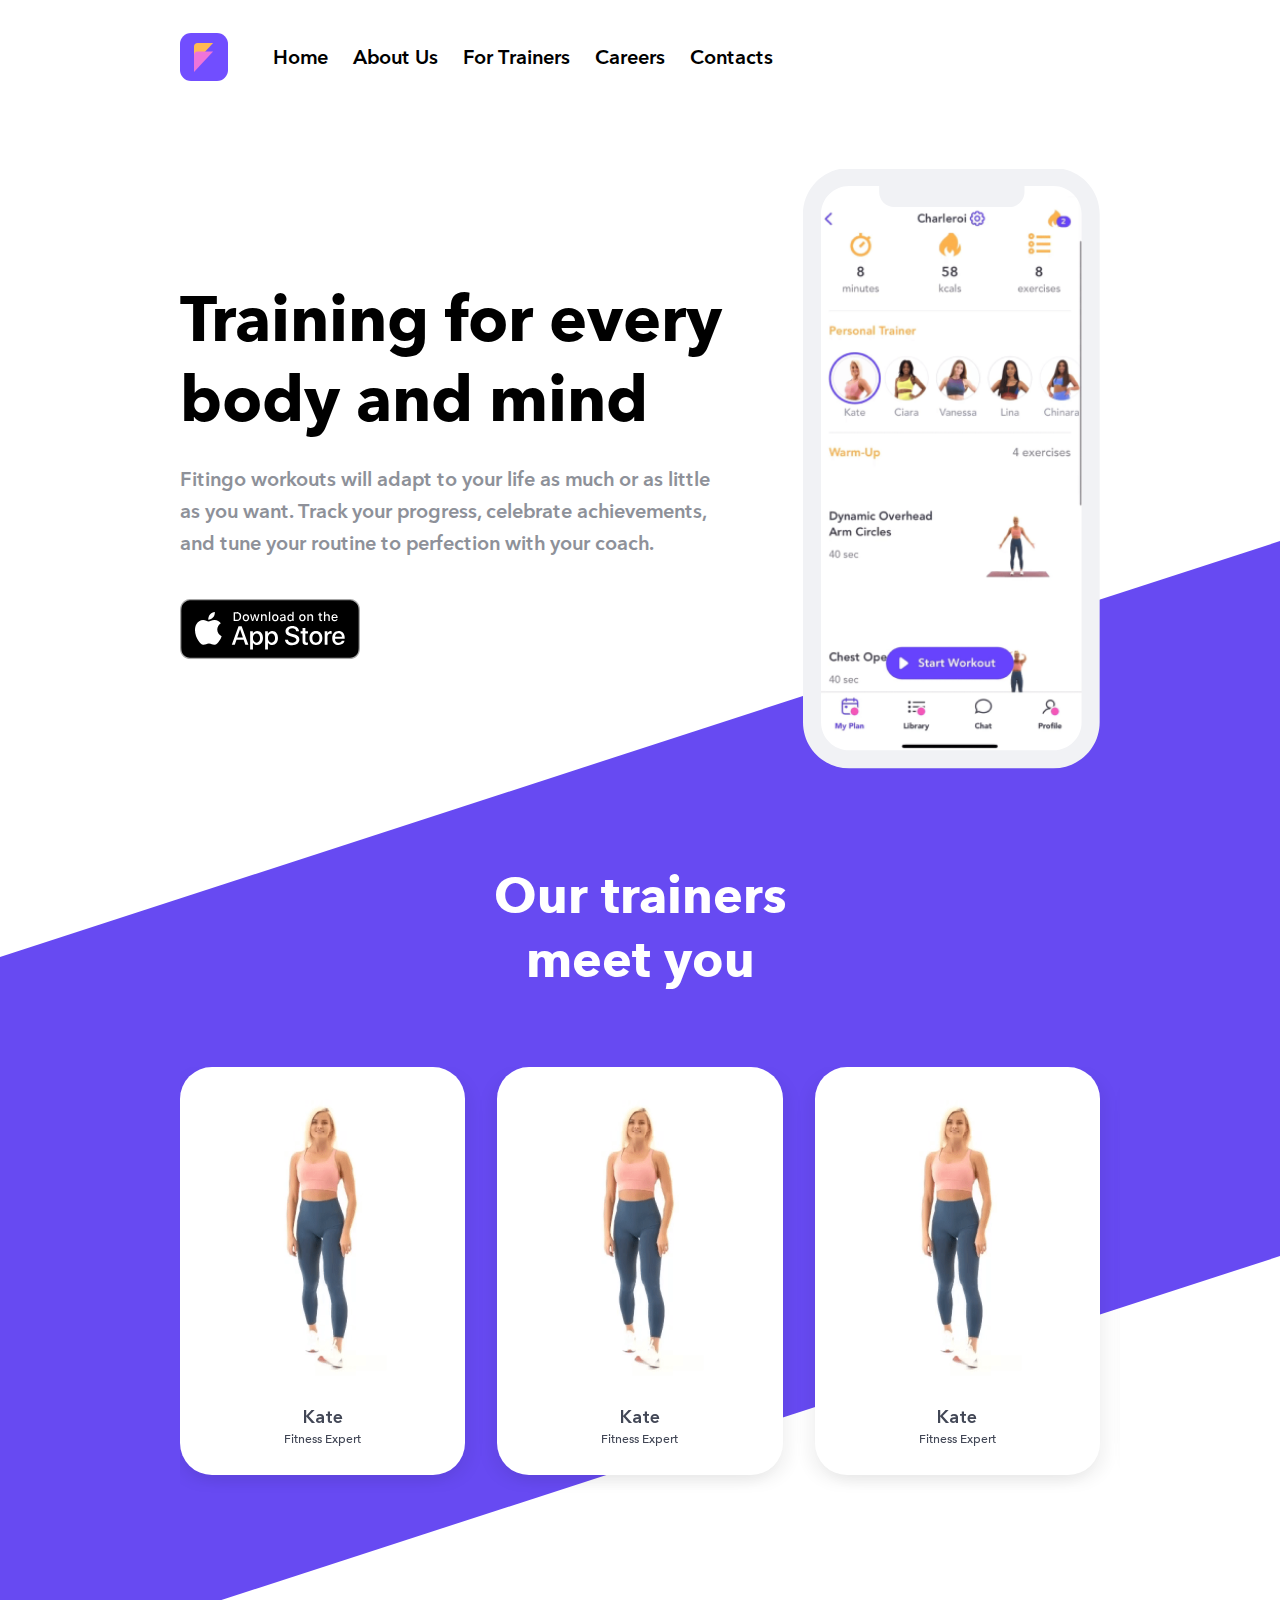
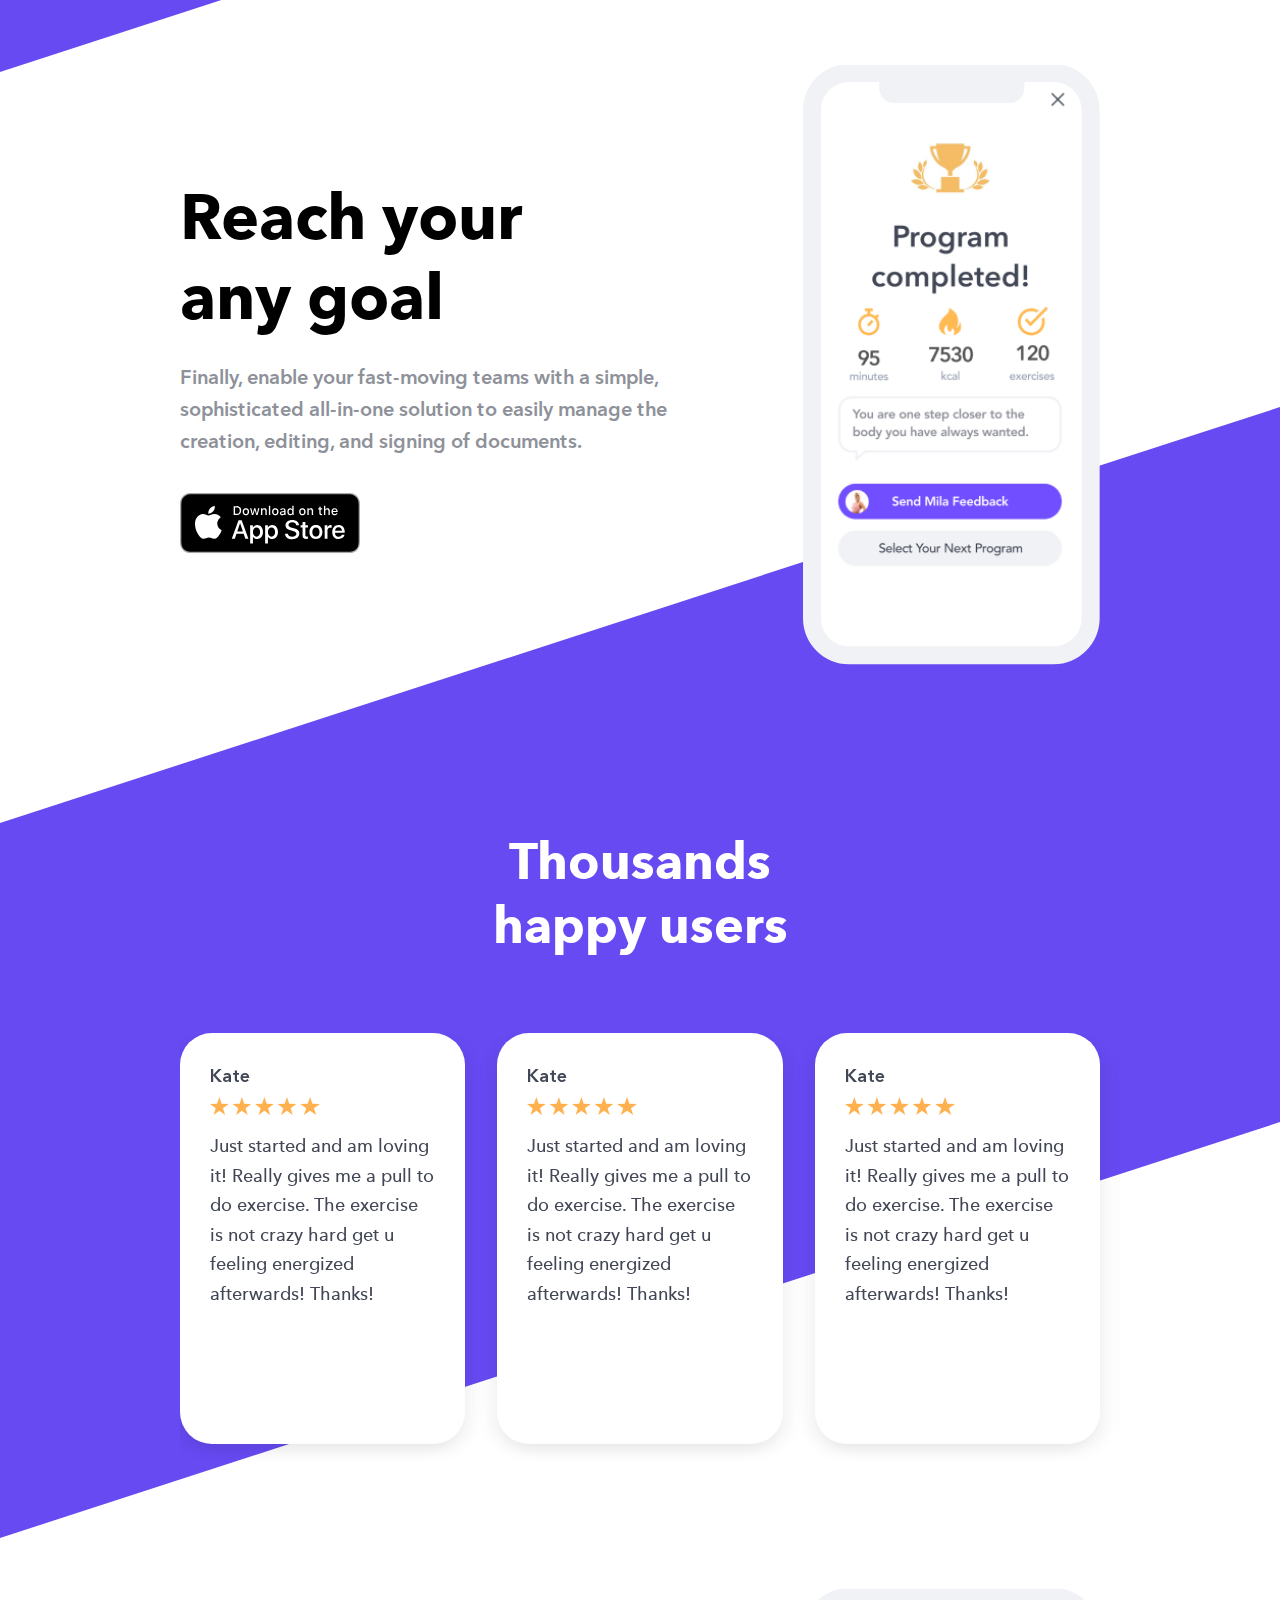
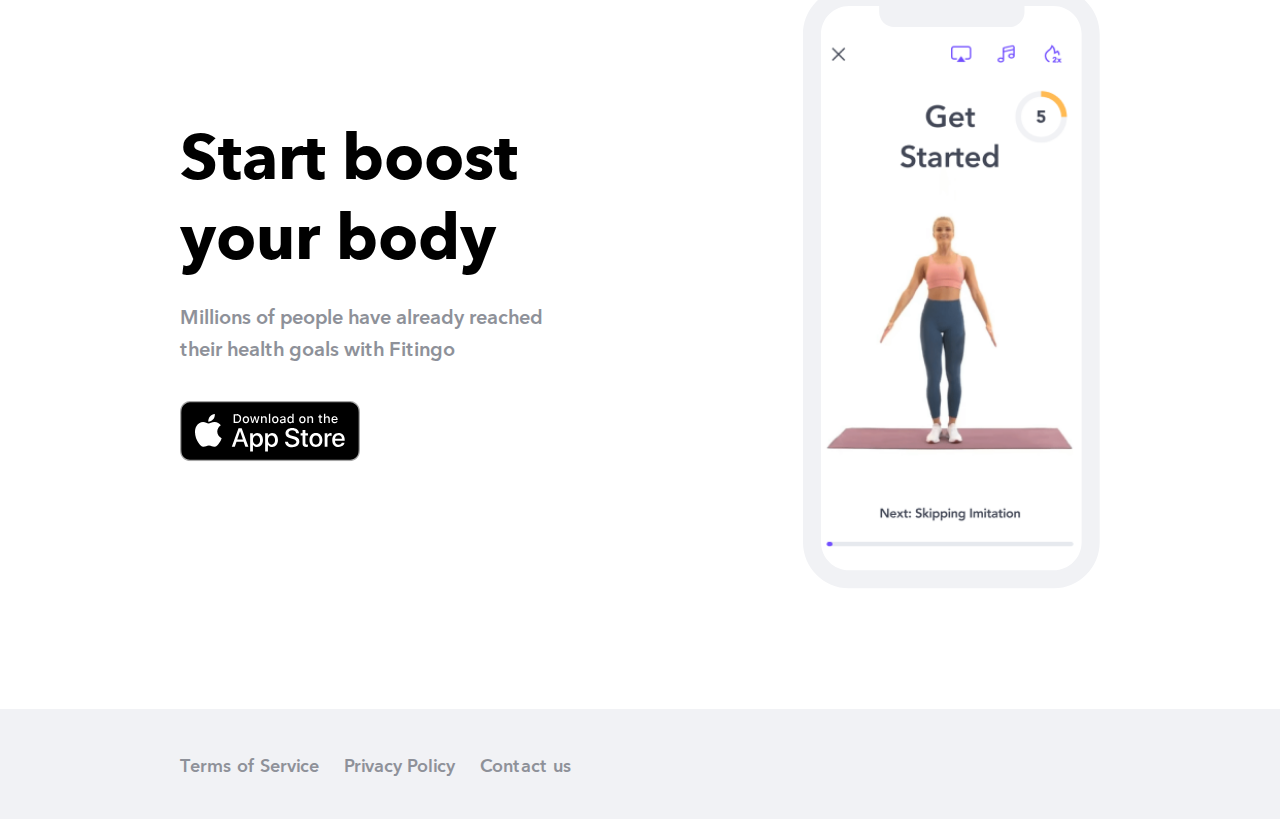
==== commit 323c921a: "feat: swire slider" ====
--- a/index.html
+++ b/index.html
@@ -5,6 +5,7 @@
     <meta http-equiv="X-UA-Compatible" content="IE=edge">
     <meta name="viewport" content="width=device-width, initial-scale=1.0">
     <title>Fitingo</title>
+    <link rel="stylesheet" href="./css/swiper-bundle.min.css">
     <link rel="stylesheet" href="./css/main.css">
 </head>
 <body>
@@ -46,27 +47,50 @@
                     <div class="trainers__titel">
                         Our trainers <br> meet you
                     </div>
-                    <div class="slide-card">
-                        <div class="card trainers__card">
-                            <div class="trainers__img">
-                                <img width="183" height="306" src="./img/card-img.png" alt="foto-trainer">
+                    <div class="slide-card swiper">
+                        <div class="slide-card__wrapper swiper-wrapper">
+                            <div class="card trainers__card swiper-slide">
+                                <div class="trainers__img">
+                                    <img width="183" height="306" src="./img/card-img.png" alt="foto-trainer">
+                                </div>
+                                <div class="trainers__name">Kate</div>
+                                <div class="trainers__text">Fitness Expert</div>
                             </div>
-                            <div class="trainers__name">Kate</div>
-                            <div class="trainers__text">Fitness Expert</div>
-                        </div>
-                        <div class="card trainers__card">
-                            <div class="trainers__img">
-                                <img width="183" height="306" src="./img/card-img.png" alt="foto-trainer">
+                            <div class="card trainers__card swiper-slide">
+                                <div class="trainers__img">
+                                    <img width="183" height="306" src="./img/card-img.png" alt="foto-trainer">
+                                </div>
+                                <div class="trainers__name">Kate</div>
+                                <div class="trainers__text">Fitness Expert</div>
                             </div>
-                            <div class="trainers__name">Kate</div>
-                            <div class="trainers__text">Fitness Expert</div>
-                        </div>
-                        <div class="card trainers__card">
-                            <div class="trainers__img">
-                                <img width="183" height="306" src="./img/card-img.png" alt="foto-trainer">
+                            <div class="card trainers__card swiper-slide">
+                                <div class="trainers__img">
+                                    <img width="183" height="306" src="./img/card-img.png" alt="foto-trainer">
+                                </div>
+                                <div class="trainers__name">Kate</div>
+                                <div class="trainers__text">Fitness Expert</div>
                             </div>
-                            <div class="trainers__name">Kate</div>
-                            <div class="trainers__text">Fitness Expert</div>
+                            <div class="card trainers__card swiper-slide">
+                                <div class="trainers__img">
+                                    <img width="183" height="306" src="./img/card-img.png" alt="foto-trainer">
+                                </div>
+                                <div class="trainers__name">Emma</div>
+                                <div class="trainers__text">Fitness Expert</div>
+                            </div>
+                            <div class="card trainers__card swiper-slide">
+                                <div class="trainers__img">
+                                    <img width="183" height="306" src="./img/card-img.png" alt="foto-trainer">
+                                </div>
+                                <div class="trainers__name">Emma</div>
+                                <div class="trainers__text">Fitness Expert</div>
+                            </div>
+                            <div class="card trainers__card swiper-slide">
+                                <div class="trainers__img">
+                                    <img width="183" height="306" src="./img/card-img.png" alt="foto-trainer">
+                                </div>
+                                <div class="trainers__name">Emma</div>
+                                <div class="trainers__text">Fitness Expert</div>
+                            </div>
                         </div>
                     </div>
                 </div>
@@ -92,21 +116,38 @@
                     <div class="reviews__titel">
                         Thousands happy users
                     </div>
-                    <div class="slide-card">
-                        <div class="card reviews__card">
-                            <div class="reviews__name">Kate</div>
-                            <div class="reviews__star"></div>
-                            <div class="reviews__text">Just started and am loving it! Really gives me a pull to do exercise. The exercise is not crazy hard get u feeling energized afterwards! Thanks!</div>
-                        </div>
-                        <div class="card reviews__card">
-                            <div class="reviews__name">Kate</div>
-                            <div class="reviews__star"></div>
-                            <div class="reviews__text">Just started and am loving it! Really gives me a pull to do exercise. The exercise is not crazy hard get u feeling energized afterwards! Thanks!</div>
-                        </div>
-                        <div class="card reviews__card">
-                            <div class="reviews__name">Kate</div>
-                            <div class="reviews__star"></div>
-                            <div class="reviews__text">Just started and am loving it! Really gives me a pull to do exercise. The exercise is not crazy hard get u feeling energized afterwards! Thanks!</div>
+                    <div class="slide-card swiper">
+                        <div class="slide-card__wrapper swiper-wrapper">
+                            <div class="card reviews__card swiper-slide">
+                                <div class="reviews__name">Kate</div>
+                                <div class="reviews__star"></div>
+                                <div class="reviews__text">Just started and am loving it! Really gives me a pull to do exercise. The exercise is not crazy hard get u feeling energized afterwards! Thanks!</div>
+                            </div>
+                            <div class="card reviews__card swiper-slide">
+                                <div class="reviews__name">Kate</div>
+                                <div class="reviews__star"></div>
+                                <div class="reviews__text">Just started and am loving it! Really gives me a pull to do exercise. The exercise is not crazy hard get u feeling energized afterwards! Thanks!</div>
+                            </div>
+                            <div class="card reviews__card swiper-slide">
+                                <div class="reviews__name">Kate</div>
+                                <div class="reviews__star"></div>
+                                <div class="reviews__text">Just started and am loving it! Really gives me a pull to do exercise. The exercise is not crazy hard get u feeling energized afterwards! Thanks!</div>
+                            </div>
+                            <div class="card reviews__card swiper-slide">
+                                <div class="reviews__name">Kate</div>
+                                <div class="reviews__star"></div>
+                                <div class="reviews__text">Just started and am loving it! Really gives me a pull to do exercise. The exercise is not crazy hard get u feeling energized afterwards! Thanks!</div>
+                            </div>
+                            <div class="card reviews__card swiper-slide">
+                                <div class="reviews__name">Kate</div>
+                                <div class="reviews__star"></div>
+                                <div class="reviews__text">Just started and am loving it! Really gives me a pull to do exercise. The exercise is not crazy hard get u feeling energized afterwards! Thanks!</div>
+                            </div>
+                            <div class="card reviews__card swiper-slide">
+                                <div class="reviews__name">Kate</div>
+                                <div class="reviews__star"></div>
+                                <div class="reviews__text">Just started and am loving it! Really gives me a pull to do exercise. The exercise is not crazy hard get u feeling energized afterwards! Thanks!</div>
+                            </div>
                         </div>
                     </div>
                 </div>
@@ -140,5 +181,7 @@
             </div>
         </div>
     </div>
+    <script src="./js/swiper-bundle.min.js"></script>
+    <script src="./js/script.js"></script>
 </body>
 </html>--- a/css/main.css
+++ b/css/main.css
@@ -493,22 +493,24 @@
 }
 
 .slide-card {
+  width: 940px;
+  padding-bottom: 20px;
+  padding-right: 20px;
+}
+
+.slide-card__wrapper {
   display: flex;
   position: relative;
-  margin-left: -16px;
-  margin-right: -16px;
 }
 
 .card {
-  width: calc(33.3333333333% - 32px);
   display: flex;
   flex-direction: column;
   border-radius: 32px;
   background-color: #fff;
   padding: 30px;
-  margin-right: 16px;
-  margin-left: 16px;
   box-shadow: 7px 7px 15px rgba(0, 0, 0, 0.05), -7px 7px 15px rgba(0, 0, 0, 0.05);
+  box-sizing: border-box;
 }
 
 .trainers__card {
@@ -519,7 +521,6 @@
 
 .reviews__card {
   height: 411px;
-  padding: 30px;
 }
 
 .trainers {
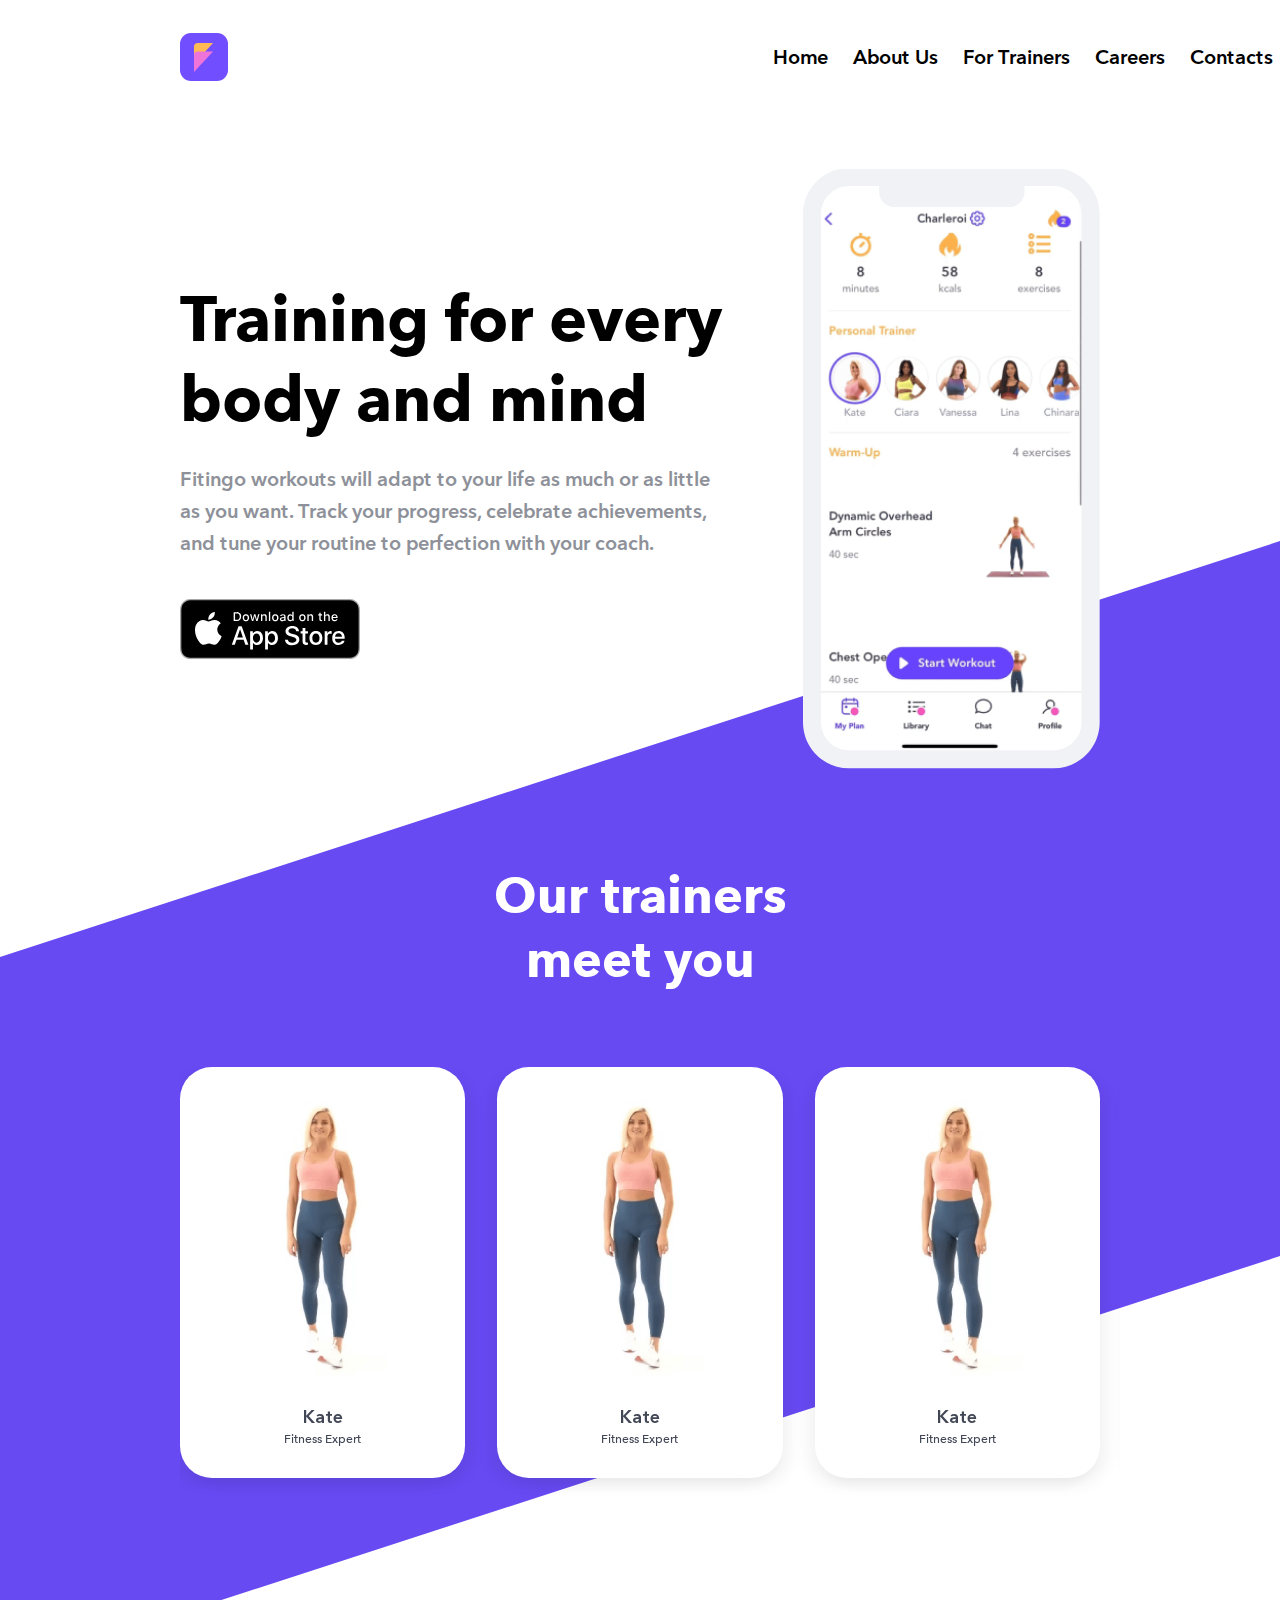
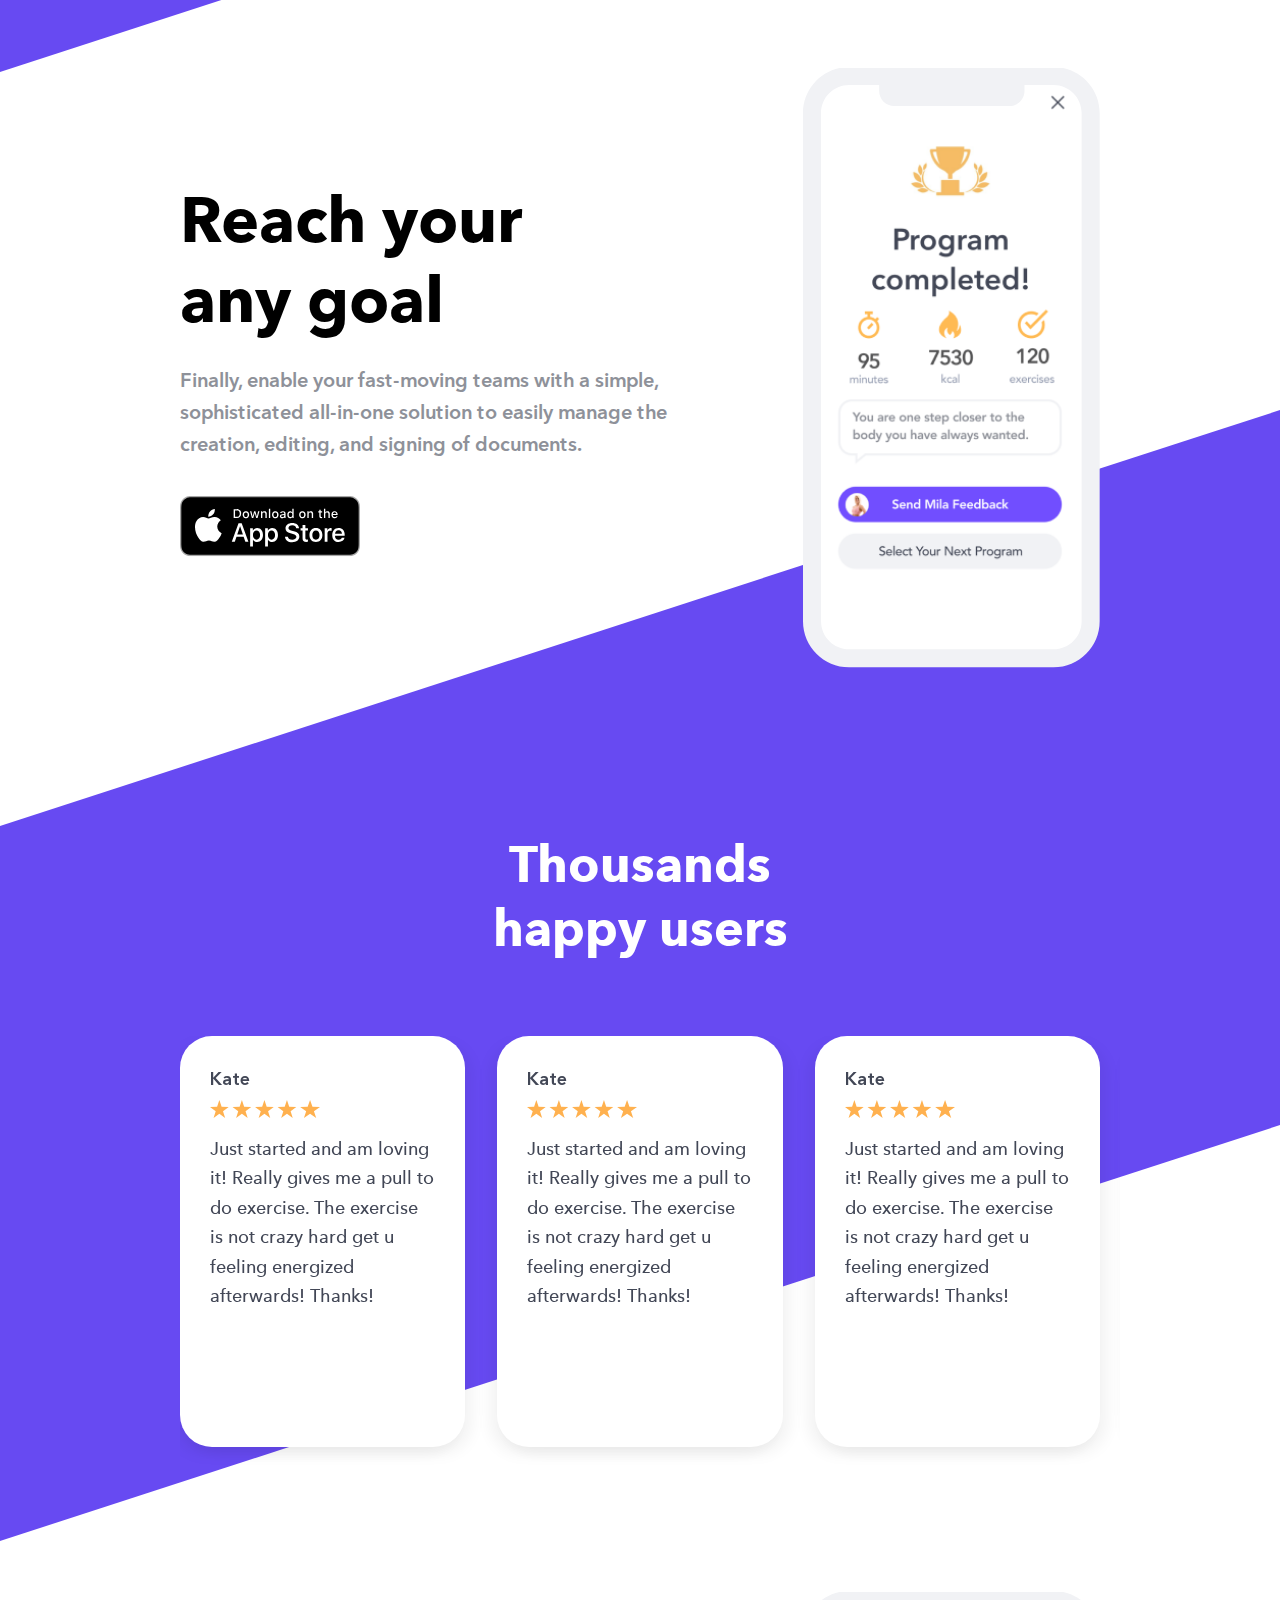
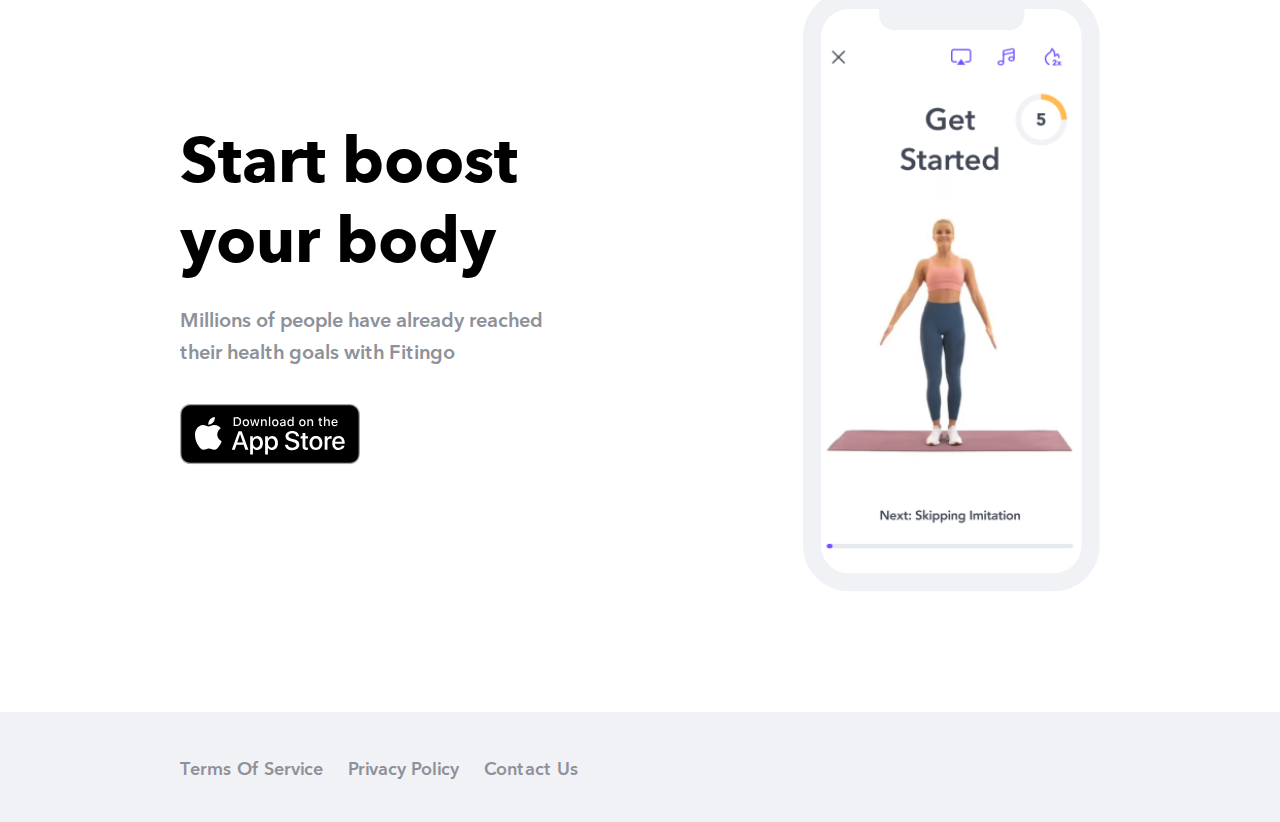
==== commit 35cb6650: "feat: js" ====
--- a/index.html
+++ b/index.html
@@ -10,178 +10,199 @@
 </head>
 <body>
     <div class="wrapper">
-            <div class="header">
+            <header class="header">
                 <div class="container header__container">
                     <div class="logo">
                         <img width="48" height="48" src="./img/logo-svg.svg" alt="logo">
                     </div>
-                    <nav class="nav">
-                        <ul class="nav__list">
-                            <li class="nav__item"> <a class="nav__link" href="./index.html">Home</a></li>
-                            <li class="nav__item"> <a class="nav__link" href="./page02.html">About us</a></li>
-                            <li class="nav__item"> <a class="nav__link" href="./page03.html">For trainers</a></li>
-                            <li class="nav__item"> <a class="nav__link" href="./page04.html">Careers</a></li>
-                            <li class="nav__item"> <a class="nav__link" href="./page05.html">Contacts</a></li>
-                        </ul>
-                    </nav>
-                </div>
-            </div>
-            <div class="home">
-                <div class="container home__container">
-                    <div class="home__content">
-                        <div class="title home__title">Training for every body and mind</div>
-                        <p class="text home__text">Fitingo workouts will adapt to your life as much or as little as you want. Track your progress, celebrate achievements, and tune your routine to perfection with your coach.</p>
-                        <div class="app-store">
-                            <a class="app-store__link" href="https://apps.apple.com/ru/app/fitingo-%D1%82%D1%80%D0%B5%D0%BD%D0%B8%D1%80%D0%BE%D0%B2%D0%BA%D0%B8-%D0%B4%D0%BE%D0%BC%D0%B0-%D0%B7%D0%B0%D0%BB%D0%B5/id1470614112">
-                                <img width="180" height="60" src="./img/app-store.svg" alt="app-store">
-                            </a>
-                        </div>
-                    </div>
-                    <div class="mobile-screen home__mobile-screen">
-                        <img width="300" height="600" src="./img/desk-mob-01.png"  alt="mobile-screen">
-                    </div>
-                </div>
-            </div>
-            <div class="trainers">
-                <div class="container">
-                    <div class="trainers__titel">
-                        Our trainers <br> meet you
-                    </div>
-                    <div class="slide-card swiper">
-                        <div class="slide-card__wrapper swiper-wrapper">
-                            <div class="card trainers__card swiper-slide">
-                                <div class="trainers__img">
-                                    <img width="183" height="306" src="./img/card-img.png" alt="foto-trainer">
-                                </div>
-                                <div class="trainers__name">Kate</div>
-                                <div class="trainers__text">Fitness Expert</div>
-                            </div>
-                            <div class="card trainers__card swiper-slide">
-                                <div class="trainers__img">
-                                    <img width="183" height="306" src="./img/card-img.png" alt="foto-trainer">
-                                </div>
-                                <div class="trainers__name">Kate</div>
-                                <div class="trainers__text">Fitness Expert</div>
-                            </div>
-                            <div class="card trainers__card swiper-slide">
-                                <div class="trainers__img">
-                                    <img width="183" height="306" src="./img/card-img.png" alt="foto-trainer">
-                                </div>
-                                <div class="trainers__name">Kate</div>
-                                <div class="trainers__text">Fitness Expert</div>
-                            </div>
-                            <div class="card trainers__card swiper-slide">
-                                <div class="trainers__img">
-                                    <img width="183" height="306" src="./img/card-img.png" alt="foto-trainer">
-                                </div>
-                                <div class="trainers__name">Emma</div>
-                                <div class="trainers__text">Fitness Expert</div>
-                            </div>
-                            <div class="card trainers__card swiper-slide">
-                                <div class="trainers__img">
-                                    <img width="183" height="306" src="./img/card-img.png" alt="foto-trainer">
-                                </div>
-                                <div class="trainers__name">Emma</div>
-                                <div class="trainers__text">Fitness Expert</div>
-                            </div>
-                            <div class="card trainers__card swiper-slide">
-                                <div class="trainers__img">
-                                    <img width="183" height="306" src="./img/card-img.png" alt="foto-trainer">
-                                </div>
-                                <div class="trainers__name">Emma</div>
-                                <div class="trainers__text">Fitness Expert</div>
-                            </div>
-                        </div>
-                    </div>
-                </div>
-            </div>
-            <div class="reach">
-                <div class="container reach__container">
-                    <div class="reach__content">
-                        <div class="title reach__titel">Reach your any goal</div>
-                        <p class="text reach__text">Finally, enable your fast-moving teams with a simple, sophisticated all-in-one solution to easily manage the creation, editing, and signing of documents.</p>
-                        <div class="app-store">
-                            <a class="app-store__link" href="https://apps.apple.com/ru/app/fitingo-%D1%82%D1%80%D0%B5%D0%BD%D0%B8%D1%80%D0%BE%D0%B2%D0%BA%D0%B8-%D0%B4%D0%BE%D0%BC%D0%B0-%D0%B7%D0%B0%D0%BB%D0%B5/id1470614112">
-                                <img width="180" height="60" src="./img/app-store.svg" alt="app-store">
-                            </a>
-                        </div>
-                    </div>
-                    <div class="mobile-screen reach__mobile-screen">
-                        <img width="300" height="600" src="./img/desk-mob-02.png"  alt="mobile-screen">
-                    </div>
-                </div>
-            </div>
-            <div class="reviews">
-                <div class="container">
-                    <div class="reviews__titel">
-                        Thousands happy users
-                    </div>
-                    <div class="slide-card swiper">
-                        <div class="slide-card__wrapper swiper-wrapper">
-                            <div class="card reviews__card swiper-slide">
-                                <div class="reviews__name">Kate</div>
-                                <div class="reviews__star"></div>
-                                <div class="reviews__text">Just started and am loving it! Really gives me a pull to do exercise. The exercise is not crazy hard get u feeling energized afterwards! Thanks!</div>
-                            </div>
-                            <div class="card reviews__card swiper-slide">
-                                <div class="reviews__name">Kate</div>
-                                <div class="reviews__star"></div>
-                                <div class="reviews__text">Just started and am loving it! Really gives me a pull to do exercise. The exercise is not crazy hard get u feeling energized afterwards! Thanks!</div>
-                            </div>
-                            <div class="card reviews__card swiper-slide">
-                                <div class="reviews__name">Kate</div>
-                                <div class="reviews__star"></div>
-                                <div class="reviews__text">Just started and am loving it! Really gives me a pull to do exercise. The exercise is not crazy hard get u feeling energized afterwards! Thanks!</div>
-                            </div>
-                            <div class="card reviews__card swiper-slide">
-                                <div class="reviews__name">Kate</div>
-                                <div class="reviews__star"></div>
-                                <div class="reviews__text">Just started and am loving it! Really gives me a pull to do exercise. The exercise is not crazy hard get u feeling energized afterwards! Thanks!</div>
-                            </div>
-                            <div class="card reviews__card swiper-slide">
-                                <div class="reviews__name">Kate</div>
-                                <div class="reviews__star"></div>
-                                <div class="reviews__text">Just started and am loving it! Really gives me a pull to do exercise. The exercise is not crazy hard get u feeling energized afterwards! Thanks!</div>
-                            </div>
-                            <div class="card reviews__card swiper-slide">
-                                <div class="reviews__name">Kate</div>
-                                <div class="reviews__star"></div>
-                                <div class="reviews__text">Just started and am loving it! Really gives me a pull to do exercise. The exercise is not crazy hard get u feeling energized afterwards! Thanks!</div>
-                            </div>
-                        </div>
-                    </div>
-                </div>
-            </div>
-            <div class="start">
-                <div class="container start__container">
-                    <div class="start__content">
-                        <div class="title start__titel">Start boost your body</div>
-                        <div class="text start__text">Millions of people have already reached their health goals with Fitingo</div>
-                        <div class="app-store">
-                            <a class="app-store__link" href="https://apps.apple.com/ru/app/fitingo-%D1%82%D1%80%D0%B5%D0%BD%D0%B8%D1%80%D0%BE%D0%B2%D0%BA%D0%B8-%D0%B4%D0%BE%D0%BC%D0%B0-%D0%B7%D0%B0%D0%BB%D0%B5/id1470614112">
-                                <img width="180" height="60" src="./img/app-store.svg" alt="app-store">
-                            </a>
-                        </div>
-                    </div>
-                    <div class="mobile-screen start__mobile-screen">
-                        <img width="300" height="600" src="./img/desk-mob-03.png"  alt="mobile-screen">
-                    </div>
-                </div>
-            </div>
-            <div class="footer">
+                    <div class="header__container-navigation">
+                        <nav class="nav header__nav">
+                            <ul class="nav__list header__nav-list">
+                                <li class="nav__item header__nav-item"> <a class="nav__link header__nav-link" href="./index.html">Home</a></li>
+                                <li class="nav__item header__nav-item"> <a class="nav__link header__nav-link" href="./page02.html">About us</a></li>
+                                <li class="nav__item header__nav-item"> <a class="nav__link header__nav-link" href="./page03.html">For trainers</a></li>
+                                <li class="nav__item header__nav-item"> <a class="nav__link header__nav-link" href="./page04.html">Careers</a></li>
+                                <li class="nav__item header__nav-item"> <a class="nav__link header__nav-link" href="./page05.html">Contacts</a></li>
+                            </ul>
+                            <div class="header__nav-app-store">
+                                <a class="header__nav-app-store-link" href="https://apps.apple.com/ru/app/fitingo-%D1%82%D1%80%D0%B5%D0%BD%D0%B8%D1%80%D0%BE%D0%B2%D0%BA%D0%B8-%D0%B4%D0%BE%D0%BC%D0%B0-%D0%B7%D0%B0%D0%BB%D0%B5/id1470614112">
+                                    <img width="160" height="54" src="./img/app-store.svg" alt="app-store">
+                                </a>
+                            </div>
+                            <div class="header__nav-footer">
+                                <ul class="nav__list header__nav-footer-list">
+                                    <li class="nav__item header__nav-footer-item"><a class="header__nav-footer-link nav__link" href="https://en.wikipedia.org/wiki/Terms_of_service">Terms of Service</a></li>
+                                    <li class="nav__item header__nav-footer-item"><a class="header__nav-footer-link nav__link" href="https://en.wikipedia.org/wiki/Privacy_policy">Privacy Policy</a></li>
+                                </ul>
+                            </div>
+                        </nav>
+                        <button class="menu-icon">
+                            <span class="menu-icon__item"></span>
+                        </button>
+                    </div>
+                </div>
+            </header>
+            <main class="main">
+                <div class="home">
+                    <div class="container home__container">
+                        <div class="home__content">
+                            <div class="title home__title">Training for every body and mind</div>
+                            <p class="text home__text">Fitingo workouts will adapt to your life as much or as little as you want. Track your progress, celebrate achievements, and tune your routine to perfection with your coach.</p>
+                            <div class="app-store">
+                                <a class="app-store__link" href="https://apps.apple.com/ru/app/fitingo-%D1%82%D1%80%D0%B5%D0%BD%D0%B8%D1%80%D0%BE%D0%B2%D0%BA%D0%B8-%D0%B4%D0%BE%D0%BC%D0%B0-%D0%B7%D0%B0%D0%BB%D0%B5/id1470614112">
+                                    <img width="180" height="60" src="./img/app-store.svg" alt="app-store">
+                                </a>
+                            </div>
+                        </div>
+                        <div class="mobile-screen home__mobile-screen">
+                            <img width="300" height="600" src="./img/desk-mob-01.png"  alt="mobile-screen">
+                        </div>
+                    </div>
+                </div>
+                <div class="trainers">
+                    <div class="container">
+                        <div class="trainers__titel">
+                            Our trainers <br> meet you
+                        </div>
+                        <div class="slide-card swiper">
+                            <div class="slide-card__wrapper swiper-wrapper">
+                                <div class="card trainers__card swiper-slide">
+                                    <div class="trainers__img">
+                                        <img width="183" height="306" src="./img/card-img.png" alt="foto-trainer">
+                                    </div>
+                                    <div class="trainers__name">Kate</div>
+                                    <div class="trainers__text">Fitness Expert</div>
+                                </div>
+                                <div class="card trainers__card swiper-slide">
+                                    <div class="trainers__img">
+                                        <img width="183" height="306" src="./img/card-img.png" alt="foto-trainer">
+                                    </div>
+                                    <div class="trainers__name">Kate</div>
+                                    <div class="trainers__text">Fitness Expert</div>
+                                </div>
+                                <div class="card trainers__card swiper-slide">
+                                    <div class="trainers__img">
+                                        <img width="183" height="306" src="./img/card-img.png" alt="foto-trainer">
+                                    </div>
+                                    <div class="trainers__name">Kate</div>
+                                    <div class="trainers__text">Fitness Expert</div>
+                                </div>
+                                <div class="card trainers__card swiper-slide">
+                                    <div class="trainers__img">
+                                        <img width="183" height="306" src="./img/card-img.png" alt="foto-trainer">
+                                    </div>
+                                    <div class="trainers__name">Emma</div>
+                                    <div class="trainers__text">Fitness Expert</div>
+                                </div>
+                                <div class="card trainers__card swiper-slide">
+                                    <div class="trainers__img">
+                                        <img width="183" height="306" src="./img/card-img.png" alt="foto-trainer">
+                                    </div>
+                                    <div class="trainers__name">Emma</div>
+                                    <div class="trainers__text">Fitness Expert</div>
+                                </div>
+                                <div class="card trainers__card swiper-slide">
+                                    <div class="trainers__img">
+                                        <img width="183" height="306" src="./img/card-img.png" alt="foto-trainer">
+                                    </div>
+                                    <div class="trainers__name">Emma</div>
+                                    <div class="trainers__text">Fitness Expert</div>
+                                </div>
+                            </div>
+                        </div>
+                    </div>
+                </div>
+                <div class="reach">
+                    <div class="container reach__container">
+                        <div class="reach__content">
+                            <div class="title reach__titel">Reach your any goal</div>
+                            <p class="text reach__text">Finally, enable your fast-moving teams with a simple, sophisticated all-in-one solution to easily manage the creation, editing, and signing of documents.</p>
+                            <div class="app-store">
+                                <a class="app-store__link" href="https://apps.apple.com/ru/app/fitingo-%D1%82%D1%80%D0%B5%D0%BD%D0%B8%D1%80%D0%BE%D0%B2%D0%BA%D0%B8-%D0%B4%D0%BE%D0%BC%D0%B0-%D0%B7%D0%B0%D0%BB%D0%B5/id1470614112">
+                                    <img width="180" height="60" src="./img/app-store.svg" alt="app-store">
+                                </a>
+                            </div>
+                        </div>
+                        <div class="mobile-screen reach__mobile-screen">
+                            <img width="300" height="600" src="./img/desk-mob-02.png"  alt="mobile-screen">
+                        </div>
+                    </div>
+                </div>
+                <div class="reviews">
+                    <div class="container">
+                        <div class="reviews__titel">
+                            Thousands happy users
+                        </div>
+                        <div class="slide-card swiper">
+                            <div class="slide-card__wrapper swiper-wrapper">
+                                <div class="card reviews__card swiper-slide">
+                                    <div class="reviews__name">Kate</div>
+                                    <div class="reviews__star"></div>
+                                    <div class="reviews__text">Just started and am loving it! Really gives me a pull to do exercise. The exercise is not crazy hard get u feeling energized afterwards! Thanks!</div>
+                                </div>
+                                <div class="card reviews__card swiper-slide">
+                                    <div class="reviews__name">Kate</div>
+                                    <div class="reviews__star"></div>
+                                    <div class="reviews__text">Just started and am loving it! Really gives me a pull to do exercise. The exercise is not crazy hard get u feeling energized afterwards! Thanks!</div>
+                                </div>
+                                <div class="card reviews__card swiper-slide">
+                                    <div class="reviews__name">Kate</div>
+                                    <div class="reviews__star"></div>
+                                    <div class="reviews__text">Just started and am loving it! Really gives me a pull to do exercise. The exercise is not crazy hard get u feeling energized afterwards! Thanks!</div>
+                                </div>
+                                <div class="card reviews__card swiper-slide">
+                                    <div class="reviews__name">Kate</div>
+                                    <div class="reviews__star"></div>
+                                    <div class="reviews__text">Just started and am loving it! Really gives me a pull to do exercise. The exercise is not crazy hard get u feeling energized afterwards! Thanks!</div>
+                                </div>
+                                <div class="card reviews__card swiper-slide">
+                                    <div class="reviews__name">Kate</div>
+                                    <div class="reviews__star"></div>
+                                    <div class="reviews__text">Just started and am loving it! Really gives me a pull to do exercise. The exercise is not crazy hard get u feeling energized afterwards! Thanks!</div>
+                                </div>
+                                <div class="card reviews__card swiper-slide">
+                                    <div class="reviews__name">Kate</div>
+                                    <div class="reviews__star"></div>
+                                    <div class="reviews__text">Just started and am loving it! Really gives me a pull to do exercise. The exercise is not crazy hard get u feeling energized afterwards! Thanks!</div>
+                                </div>
+                            </div>
+                        </div>
+                    </div>
+                </div>
+                <div class="start">
+                    <div class="container start__container">
+                        <div class="start__content">
+                            <div class="title start__titel">Start boost your body</div>
+                            <div class="text start__text">Millions of people have already reached their health goals with Fitingo</div>
+                            <div class="app-store">
+                                <a class="app-store__link" href="https://apps.apple.com/ru/app/fitingo-%D1%82%D1%80%D0%B5%D0%BD%D0%B8%D1%80%D0%BE%D0%B2%D0%BA%D0%B8-%D0%B4%D0%BE%D0%BC%D0%B0-%D0%B7%D0%B0%D0%BB%D0%B5/id1470614112">
+                                    <img width="180" height="60" src="./img/app-store.svg" alt="app-store">
+                                </a>
+                            </div>
+                        </div>
+                        <div class="mobile-screen start__mobile-screen">
+                            <img width="300" height="600" src="./img/desk-mob-03.png"  alt="mobile-screen">
+                        </div>
+                    </div>
+                </div>
+            </main>
+            <footer class="footer">
                 <div class="container footer__container">
-                    <nav class="footer__nav">
-                        <ul class="footer__list">
-                            <li class="footer__nav-item"><a class="footer__nav-link" href="https://en.wikipedia.org/wiki/Terms_of_service">Terms of Service</a></li>
-                            <li class="footer__nav-item"><a class="footer__nav-link" href="https://en.wikipedia.org/wiki/Privacy_policy">Privacy Policy</a></li>
-                            <li class="footer__nav-item"><a class="footer__nav-link" href="./page05.html">Contact us</a></li>
-                        </ul>
-                    </nav>
-                </div>
-            </div>
+                    <div class="footer__container-navigation">
+                        <nav class="footer__nav nav">
+                            <ul class="footer__list nav__list">
+                                <li class="footer__nav-item nav__item"><a class="footer__nav-link nav__link" href="https://en.wikipedia.org/wiki/Terms_of_service">Terms of Service</a></li>
+                                <li class="footer__nav-item nav__item"><a class="footer__nav-link nav__link" href="https://en.wikipedia.org/wiki/Privacy_policy">Privacy Policy</a></li>
+                                <li class="footer__nav-item nav__item"><a class="footer__nav-link nav__link" href="./page05.html">Contact us</a></li>
+                            </ul>
+                        </nav>
+                    </div>
+                </div>
+            </footer>
         </div>
     </div>
+    <script src="./js/menu.js"></script>
     <script src="./js/swiper-bundle.min.js"></script>
-    <script src="./js/script.js"></script>
+    <script src="./js/script-swiper.js"></script>
 </body>
 </html>--- a/css/main.css
+++ b/css/main.css
@@ -4,19 +4,19 @@
   font-family: "Avenir Next";
   font-weight: 700;
   font-style: normal;
-  src: url("../../fonts/avenir-next-700.woff2") format("woff2"), url("../../fonts/avenir-next-700.woff") format("woff");
+  src: url("../fonts/avenir-next-700.woff2") format("woff2"), url("../fonts/avenir-next-700.woff") format("woff");
 }
 @font-face {
   font-family: "Avenir Next";
   font-weight: 600;
   font-style: normal;
-  src: url("../../fonts/avenir_next-demi.woff2") format("woff2"), url("../../fonts/avenir_next-demi.woff") format("woff");
+  src: url("../fonts/avenir_next-demi.woff2") format("woff2"), url("../fonts/avenir_next-demi.woff") format("woff");
 }
 @font-face {
   font-family: "Avenir Next";
   font-weight: 500;
   font-style: normal;
-  src: url("../../fonts/avenir-next-500.woff2") format("woff2"), url("../../fonts/avenir-next-500.woff") format("woff");
+  src: url("../fonts/avenir-next-500.woff2") format("woff2"), url("../fonts/avenir-next-500.woff") format("woff");
 }
 /*Normolize*/
 html {
@@ -374,11 +374,20 @@
   display: none !important;
 }
 
+body ._lock {
+  overflow: hidden;
+}
+
 .wrapper {
   overflow: hidden;
   min-height: 100vh;
   display: flex;
   flex-direction: column;
+}
+
+.main {
+  flex-grow: 1;
+  flex-basis: 0;
 }
 
 .container {
@@ -413,36 +422,126 @@
   display: flex;
   align-items: center;
 }
-
-.logo {
-  margin-right: 45px;
-}
-
-.nav__list {
-  display: flex;
-  margin: 0;
-  padding: 0;
-}
-
-.nav__item {
-  margin-right: 25px;
-  list-style: none;
-}
-.nav__item:last-child {
-  margin-right: 0;
-}
-
-.nav__link {
+.header__nav-link {
   font-size: 20px;
   font-style: normal;
   font-weight: 600;
   line-height: 3.2;
   color: #000;
+}
+.header__nav-footer {
+  display: none;
+}
+.header__nav-footer-item {
+  line-height: 3.33;
+}
+.header__nav-footer-link {
+  font-size: 18px;
+  line-height: 3.33;
+  font-style: normal;
+  font-weight: 600;
+  color: #8E9199;
+}
+.header__nav-app-store {
+  display: none;
+  text-align: center;
+}
+
+.logo {
+  margin-right: 45px;
+  z-index: 100;
+}
+
+.nav {
+  display: flex;
+}
+.nav__list {
+  display: flex;
+  list-style: none;
+  margin: 0;
+  padding: 0;
+}
+.nav__item {
+  margin-right: 25px;
+}
+.nav__item:last-child {
+  margin-right: 0;
+}
+.nav__item--menu {
+  display: block;
+}
+.nav__link {
   text-decoration: none;
   text-transform: capitalize;
 }
 .nav__link:hover {
   color: #674AF2;
+}
+
+.menu-icon {
+  display: none;
+  position: relative;
+  width: 44px;
+  height: 44px;
+  border-radius: 50%;
+  box-shadow: 7px 7px 15px rgba(0, 0, 0, 0.05), -7px 7px 15px rgba(0, 0, 0, 0.05);
+  cursor: pointer;
+  padding: 0;
+  border: none;
+  background-color: #fff;
+}
+.menu-icon__item {
+  display: block;
+  position: absolute;
+  width: 20px;
+  height: 2px;
+  background-color: #000;
+  top: calc(50% - 8px);
+  left: 12px;
+}
+.menu-icon__item::before {
+  position: absolute;
+  content: "";
+  width: 20px;
+  height: 2px;
+  background-color: #000;
+  top: 7px;
+  left: 0;
+}
+.menu-icon__item::after {
+  position: absolute;
+  content: "";
+  width: 20px;
+  height: 2px;
+  background-color: #000;
+  top: 14px;
+  left: 0;
+}
+
+.menu-icon._open .menu-icon__item::after {
+  top: calc(50% - 1px);
+  transform: rotate(-90deg);
+  transition: transform 0.3s ease;
+}
+
+.menu-icon._open .menu-icon__item::before {
+  opacity: 0;
+}
+
+.menu-icon._open .menu-icon__item {
+  top: 50%;
+  transform: rotate(45deg);
+  transition: transform 0.3s ease;
+}
+
+.header__nav {
+  transform: translate(100%, 0);
+  transition: transform 0.3s ease;
+}
+
+.header__nav._open {
+  transform: translate(0, 0);
+  transition: transform 0.3s ease;
 }
 
 .mobile-screen {
@@ -450,7 +549,7 @@
   width: 300px;
   height: 600px;
   padding: 27px 16px 18px;
-  z-index: 50;
+  z-index: 5;
 }
 .mobile-screen::before {
   position: absolute;
@@ -504,6 +603,7 @@
 }
 
 .card {
+  min-height: 411px;
   display: flex;
   flex-direction: column;
   border-radius: 32px;
@@ -511,16 +611,6 @@
   padding: 30px;
   box-shadow: 7px 7px 15px rgba(0, 0, 0, 0.05), -7px 7px 15px rgba(0, 0, 0, 0.05);
   box-sizing: border-box;
-}
-
-.trainers__card {
-  align-items: center;
-  padding-bottom: 28px;
-  padding-top: 13px;
-}
-
-.reviews__card {
-  height: 411px;
 }
 
 .trainers {
@@ -565,6 +655,11 @@
   font-weight: 500;
   line-height: 1.33;
   color: #424756;
+}
+.trainers__card {
+  align-items: center;
+  padding-bottom: 28px;
+  padding-top: 13px;
 }
 
 .reach {
@@ -635,6 +730,9 @@
   line-height: 1.64;
   color: #424756;
 }
+.reviews__card {
+  min-height: 411px;
+}
 
 .start {
   padding: 45px 0 120px;
@@ -666,18 +764,6 @@
 .footer__container {
   display: flex;
 }
-.footer__list {
-  display: flex;
-  list-style: none;
-  margin: 0;
-  padding: 0;
-}
-.footer__nav-item {
-  margin-right: 25px;
-}
-.footer__nav-item:last-child {
-  margin-right: 0;
-}
 .footer__nav-link {
   font-size: 18px;
   font-style: normal;
@@ -705,26 +791,21 @@
 .improve__item {
   width: calc(33.3333333333% - 71px);
   margin-right: 71px;
-  padding-top: 35px;
   background: url(../img/icon-leaves.svg) no-repeat 100%/contain;
-}
-.improve__item:first-child {
-  padding-top: 22px;
-}
-.improve__item:first-child .improve__item-number {
-  font-size: 64px;
-}
-.improve__item:last-child .improve__item-number {
-  text-transform: uppercase;
 }
 .improve__item-number {
   font-size: 48px;
   font-style: normal;
   font-weight: 900;
-  line-height: 0.43;
+  line-height: 1.3;
   color: #FFBA53;
-  margin-bottom: 30px;
-  text-align: center;
+  text-align: center;
+  margin-top: 20px;
+  text-transform: uppercase;
+}
+.improve__item-number--big {
+  font-size: 64px;
+  margin-top: 0;
 }
 .improve__item-text {
   font-size: 18px;
@@ -734,6 +815,12 @@
   padding-left: 45px;
   padding-right: 45px;
   text-align: center;
+  margin-top: 5px;
+  margin-bottom: -25px;
+}
+.improve__item-text--big {
+  margin-top: -5px;
+  margin-bottom: 0;
 }
 
 .offer {
@@ -753,17 +840,7 @@
 .stage__img {
   width: 311px;
   height: 200px;
-  background: linear-gradient(244deg, #FDFEFF 11.37%, #ECF1FB 100%);
   margin-right: 70px;
-}
-.stage__img--personalized {
-  padding: 21px 35px;
-}
-.stage__img--chat {
-  padding: 16px 42px 0 44px;
-}
-.stage__img--promote {
-  padding: 0 31px 0;
 }
 .stage__item {
   width: 55.9782608696%;
@@ -842,6 +919,7 @@
 
 .careers {
   flex-grow: 1;
+  flex-basis: 0;
   text-align: center;
   padding-top: 65px;
 }
@@ -872,4 +950,62 @@
 }
 .contact__btn {
   padding: 0 105px;
+}
+
+@media (max-width: 800px) {
+  .menu-icon {
+    display: block;
+    z-index: 100;
+  }
+  .header__container {
+    position: relative;
+    justify-content: space-between;
+  }
+  .header__nav-link {
+    font-size: 32px;
+    line-height: 2;
+  }
+  .header__nav {
+    flex-direction: column;
+    justify-content: center;
+    align-items: center;
+    position: absolute;
+    top: 0;
+    right: 0;
+    content: "";
+    width: 100%;
+    height: 100vh;
+    background-color: white;
+    z-index: 50;
+    padding: 0 32px;
+  }
+  .header__nav-list {
+    flex-direction: column;
+    align-items: center;
+  }
+  .header__nav-item {
+    margin-right: 0;
+  }
+  .header__nav-item:last-child {
+    margin-bottom: 41px;
+  }
+  .header__nav-item--menu {
+    display: block;
+  }
+  .header__nav-footer-list {
+    flex-direction: column;
+    align-items: center;
+  }
+  .header__nav-footer-item {
+    margin-right: 0;
+  }
+  .header__nav-app-store {
+    margin-bottom: 33px;
+  }
+  .header__nav-app-store {
+    display: block;
+  }
+  .header__nav-footer {
+    display: block;
+  }
 }/*# sourceMappingURL=main.css.map */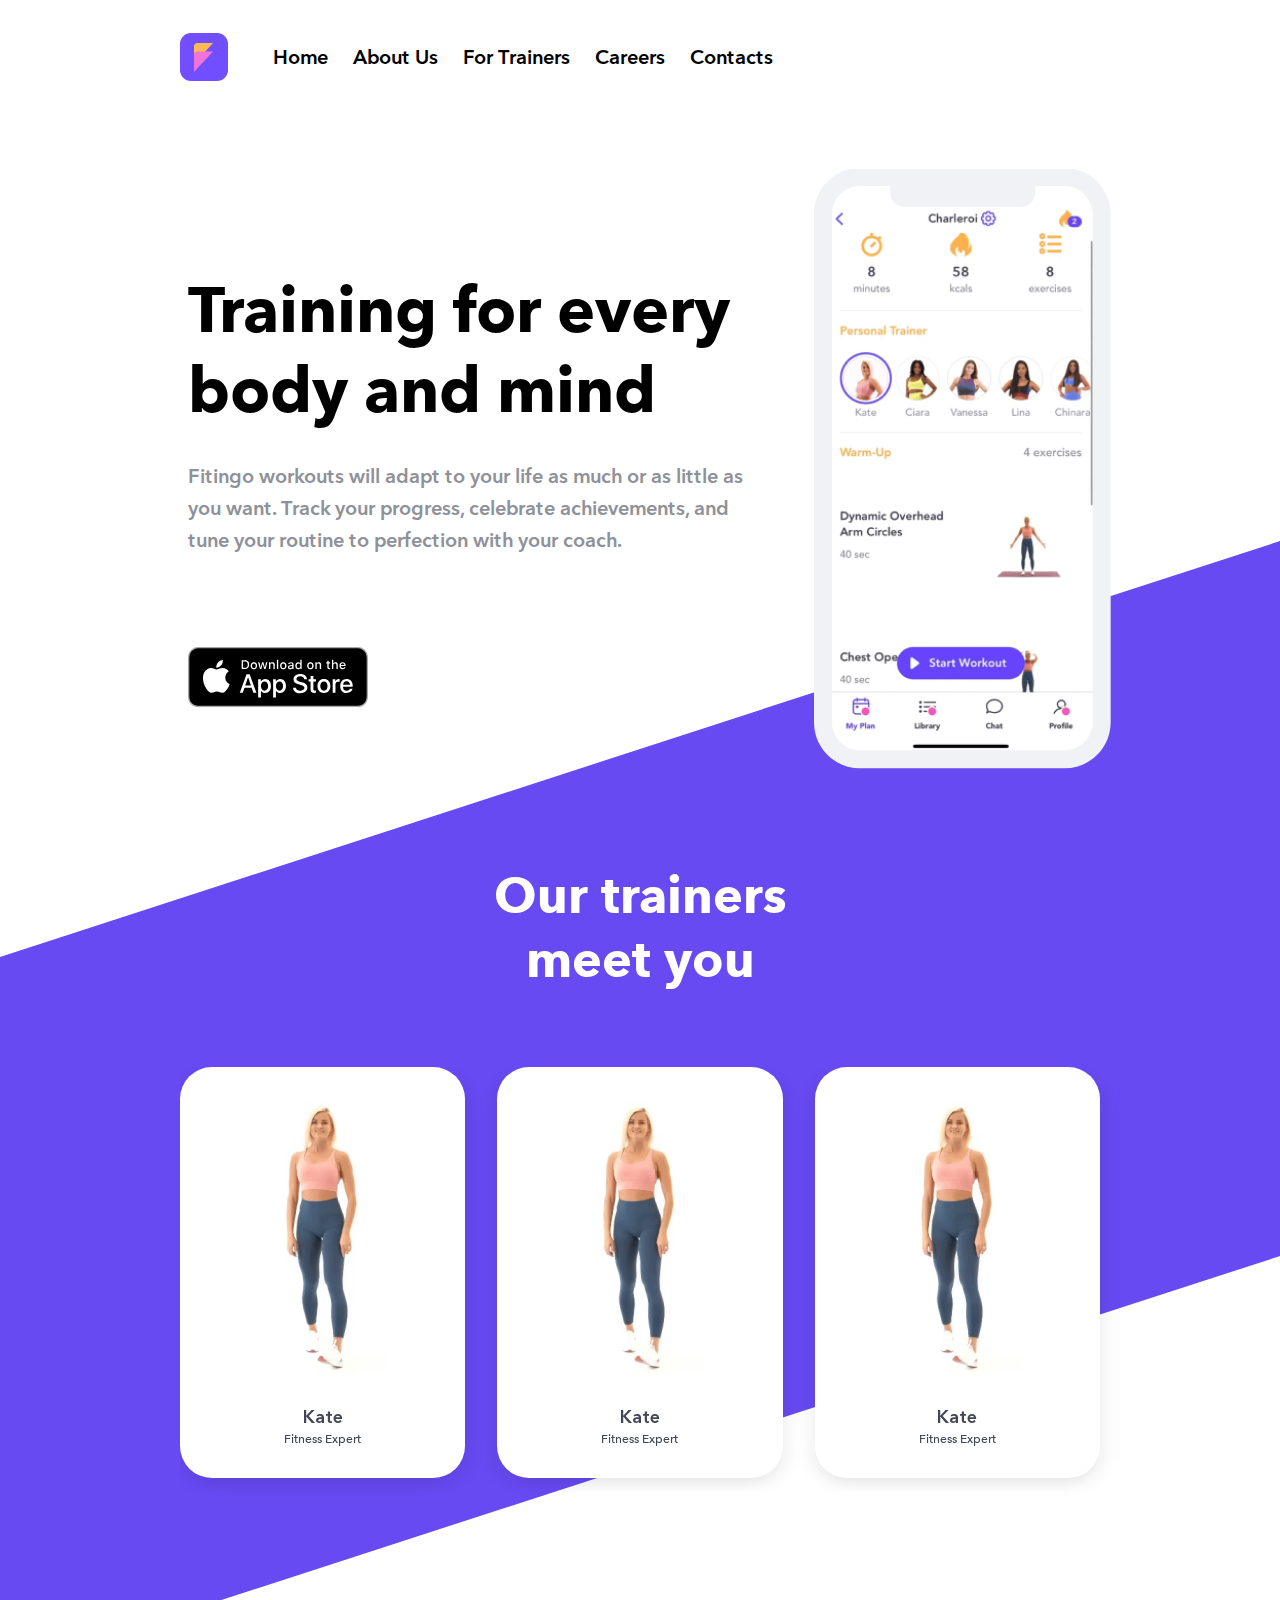
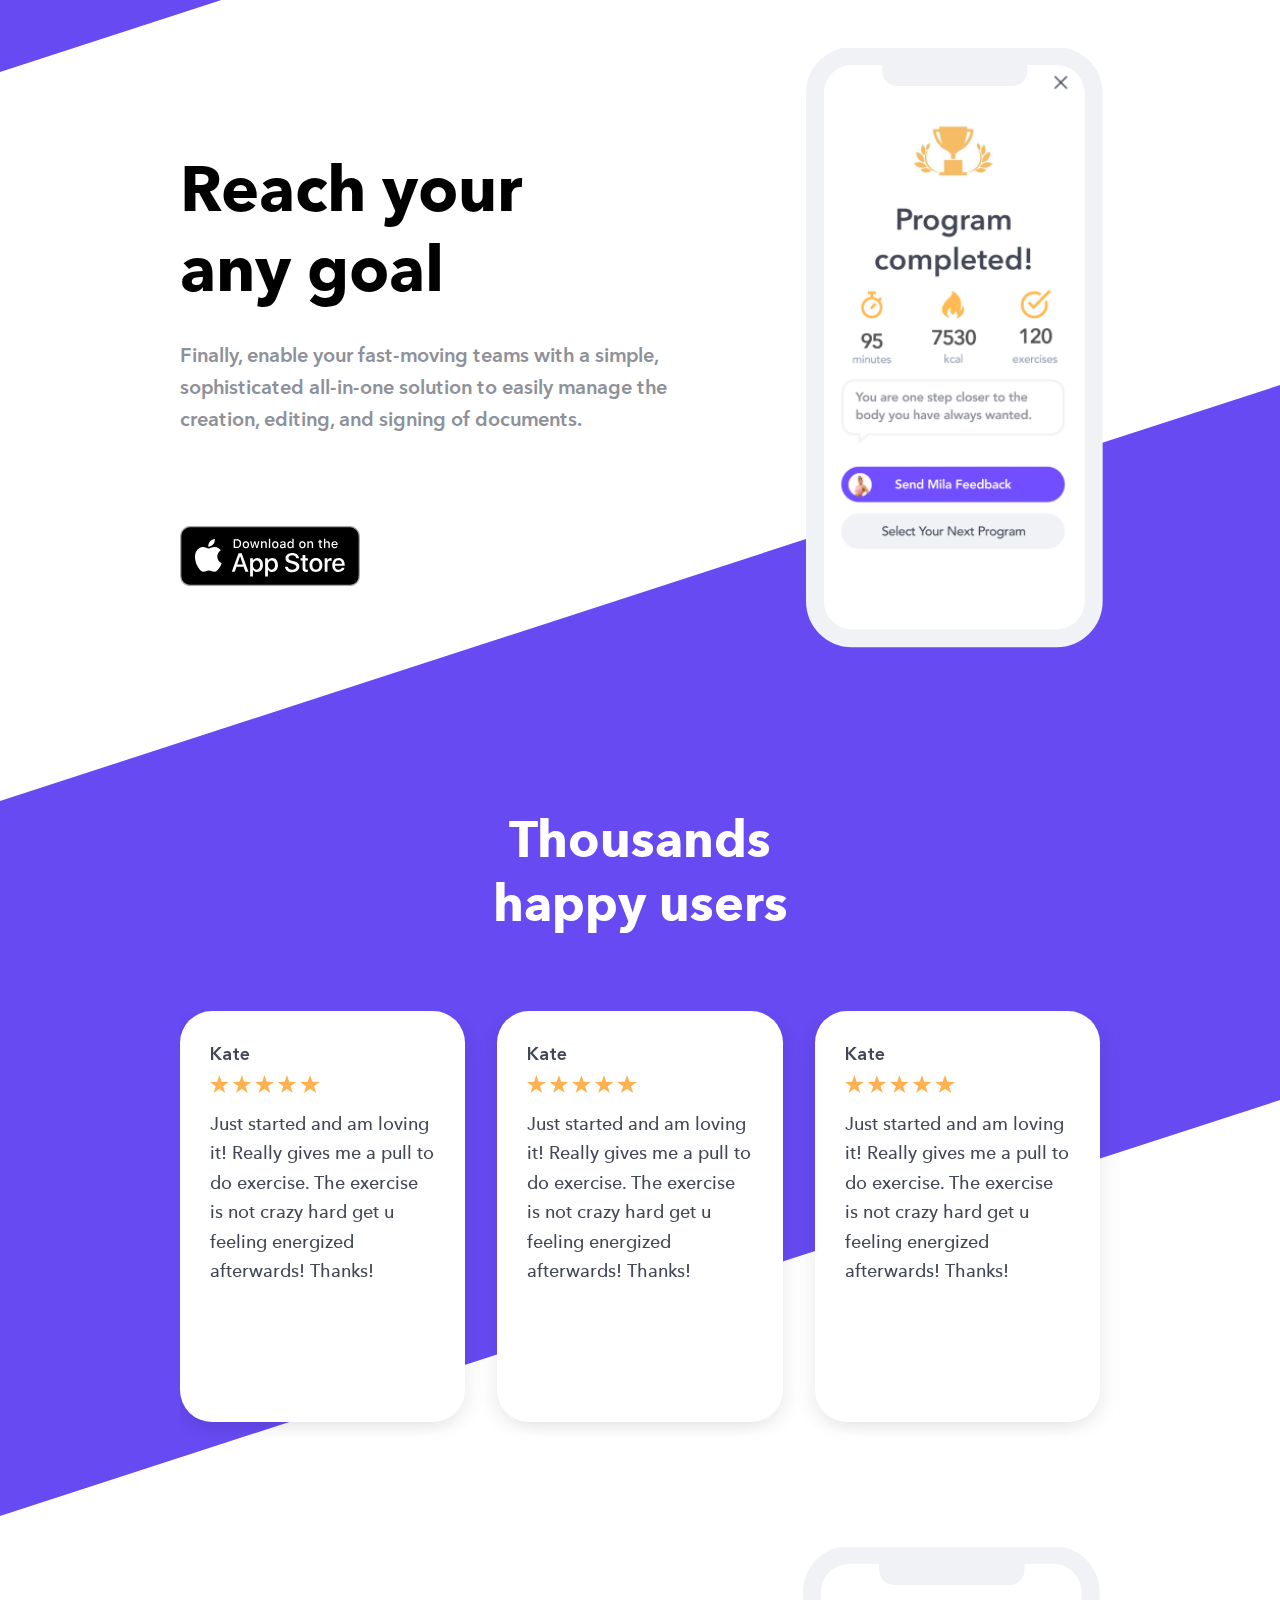
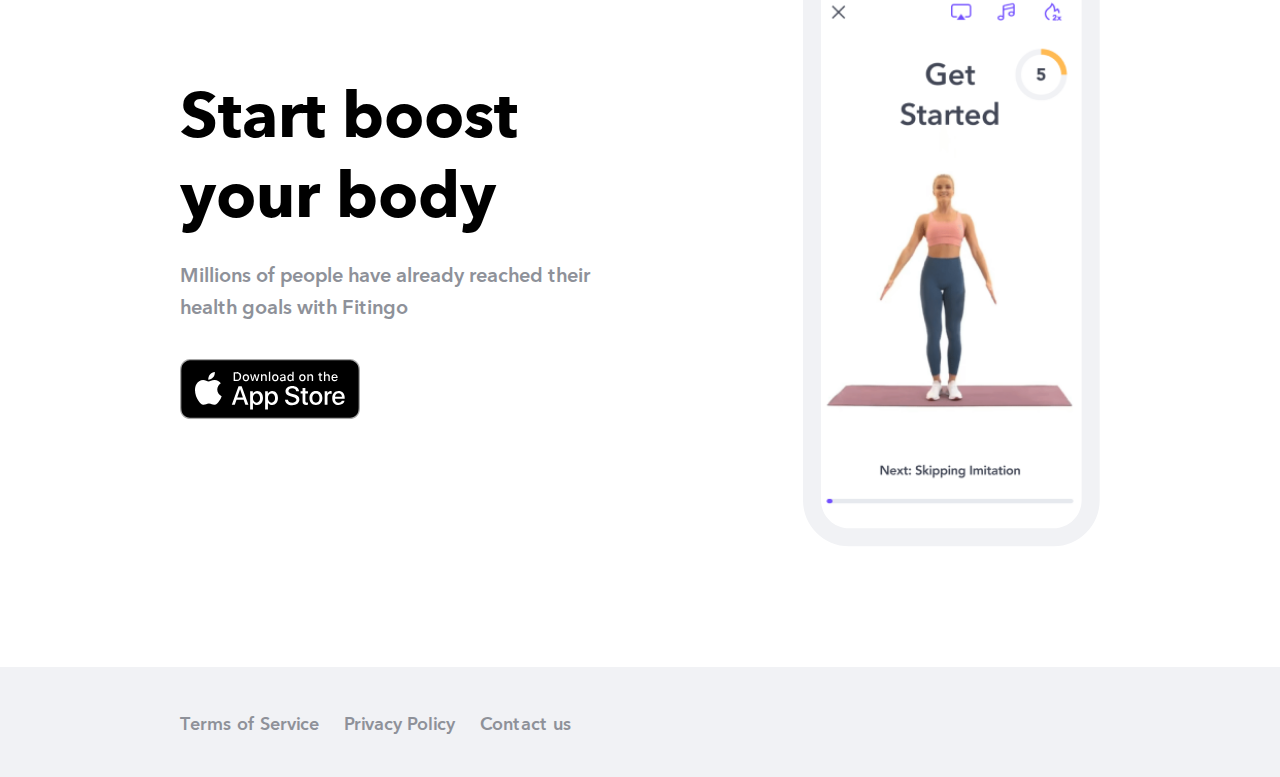
==== commit bc51f21e: "feat: adaptive slider" ====
--- a/index.html
+++ b/index.html
@@ -45,14 +45,12 @@
             <main class="main">
                 <div class="home">
                     <div class="container home__container">
-                        <div class="home__content">
-                            <div class="title home__title">Training for every body and mind</div>
-                            <p class="text home__text">Fitingo workouts will adapt to your life as much or as little as you want. Track your progress, celebrate achievements, and tune your routine to perfection with your coach.</p>
-                            <div class="app-store">
-                                <a class="app-store__link" href="https://apps.apple.com/ru/app/fitingo-%D1%82%D1%80%D0%B5%D0%BD%D0%B8%D1%80%D0%BE%D0%B2%D0%BA%D0%B8-%D0%B4%D0%BE%D0%BC%D0%B0-%D0%B7%D0%B0%D0%BB%D0%B5/id1470614112">
-                                    <img width="180" height="60" src="./img/app-store.svg" alt="app-store">
-                                </a>
-                            </div>
+                        <div class="title home__title">Training for every body and mind</div>
+                        <div class="text home__text">Fitingo workouts will adapt to your life as much or as little as you want. Track your progress, celebrate achievements, and tune your routine to perfection with your coach.</div>
+                        <div class="app-store home__app-store">
+                            <a class="app-store__link" href="https://apps.apple.com/ru/app/fitingo-%D1%82%D1%80%D0%B5%D0%BD%D0%B8%D1%80%D0%BE%D0%B2%D0%BA%D0%B8-%D0%B4%D0%BE%D0%BC%D0%B0-%D0%B7%D0%B0%D0%BB%D0%B5/id1470614112">
+                                <img width="180" height="60" src="./img/app-store.svg" alt="app-store">
+                            </a>
                         </div>
                         <div class="mobile-screen home__mobile-screen">
                             <img width="300" height="600" src="./img/desk-mob-01.png"  alt="mobile-screen">
@@ -64,49 +62,51 @@
                         <div class="trainers__titel">
                             Our trainers <br> meet you
                         </div>
-                        <div class="slide-card swiper">
-                            <div class="slide-card__wrapper swiper-wrapper">
-                                <div class="card trainers__card swiper-slide">
-                                    <div class="trainers__img">
-                                        <img width="183" height="306" src="./img/card-img.png" alt="foto-trainer">
-                                    </div>
-                                    <div class="trainers__name">Kate</div>
-                                    <div class="trainers__text">Fitness Expert</div>
-                                </div>
-                                <div class="card trainers__card swiper-slide">
-                                    <div class="trainers__img">
-                                        <img width="183" height="306" src="./img/card-img.png" alt="foto-trainer">
-                                    </div>
-                                    <div class="trainers__name">Kate</div>
-                                    <div class="trainers__text">Fitness Expert</div>
-                                </div>
-                                <div class="card trainers__card swiper-slide">
-                                    <div class="trainers__img">
-                                        <img width="183" height="306" src="./img/card-img.png" alt="foto-trainer">
-                                    </div>
-                                    <div class="trainers__name">Kate</div>
-                                    <div class="trainers__text">Fitness Expert</div>
-                                </div>
-                                <div class="card trainers__card swiper-slide">
-                                    <div class="trainers__img">
-                                        <img width="183" height="306" src="./img/card-img.png" alt="foto-trainer">
-                                    </div>
-                                    <div class="trainers__name">Emma</div>
-                                    <div class="trainers__text">Fitness Expert</div>
-                                </div>
-                                <div class="card trainers__card swiper-slide">
-                                    <div class="trainers__img">
-                                        <img width="183" height="306" src="./img/card-img.png" alt="foto-trainer">
-                                    </div>
-                                    <div class="trainers__name">Emma</div>
-                                    <div class="trainers__text">Fitness Expert</div>
-                                </div>
-                                <div class="card trainers__card swiper-slide">
-                                    <div class="trainers__img">
-                                        <img width="183" height="306" src="./img/card-img.png" alt="foto-trainer">
-                                    </div>
-                                    <div class="trainers__name">Emma</div>
-                                    <div class="trainers__text">Fitness Expert</div>
+                        <div class="slide-container">
+                            <div class="slide-card swiper">
+                                <div class="slide-card__wrapper swiper-wrapper">
+                                    <div class="card trainers__card swiper-slide">
+                                        <div class="trainers__img">
+                                            <img width="183" height="306" src="./img/card-img.png" alt="foto-trainer">
+                                        </div>
+                                        <div class="trainers__name">Kate</div>
+                                        <div class="trainers__text">Fitness Expert</div>
+                                    </div>
+                                    <div class="card trainers__card swiper-slide">
+                                        <div class="trainers__img">
+                                            <img width="183" height="306" src="./img/card-img.png" alt="foto-trainer">
+                                        </div>
+                                        <div class="trainers__name">Kate</div>
+                                        <div class="trainers__text">Fitness Expert</div>
+                                    </div>
+                                    <div class="card trainers__card swiper-slide">
+                                        <div class="trainers__img">
+                                            <img width="183" height="306" src="./img/card-img.png" alt="foto-trainer">
+                                        </div>
+                                        <div class="trainers__name">Kate</div>
+                                        <div class="trainers__text">Fitness Expert</div>
+                                    </div>
+                                    <div class="card trainers__card swiper-slide">
+                                        <div class="trainers__img">
+                                            <img width="183" height="306" src="./img/card-img.png" alt="foto-trainer">
+                                        </div>
+                                        <div class="trainers__name">Emma</div>
+                                        <div class="trainers__text">Fitness Expert</div>
+                                    </div>
+                                    <div class="card trainers__card swiper-slide">
+                                        <div class="trainers__img">
+                                            <img width="183" height="306" src="./img/card-img.png" alt="foto-trainer">
+                                        </div>
+                                        <div class="trainers__name">Emma</div>
+                                        <div class="trainers__text">Fitness Expert</div>
+                                    </div>
+                                    <div class="card trainers__card swiper-slide">
+                                        <div class="trainers__img">
+                                            <img width="183" height="306" src="./img/card-img.png" alt="foto-trainer">
+                                        </div>
+                                        <div class="trainers__name">Emma</div>
+                                        <div class="trainers__text">Fitness Expert</div>
+                                    </div>
                                 </div>
                             </div>
                         </div>
@@ -114,14 +114,12 @@
                 </div>
                 <div class="reach">
                     <div class="container reach__container">
-                        <div class="reach__content">
-                            <div class="title reach__titel">Reach your any goal</div>
-                            <p class="text reach__text">Finally, enable your fast-moving teams with a simple, sophisticated all-in-one solution to easily manage the creation, editing, and signing of documents.</p>
-                            <div class="app-store">
-                                <a class="app-store__link" href="https://apps.apple.com/ru/app/fitingo-%D1%82%D1%80%D0%B5%D0%BD%D0%B8%D1%80%D0%BE%D0%B2%D0%BA%D0%B8-%D0%B4%D0%BE%D0%BC%D0%B0-%D0%B7%D0%B0%D0%BB%D0%B5/id1470614112">
-                                    <img width="180" height="60" src="./img/app-store.svg" alt="app-store">
-                                </a>
-                            </div>
+                        <div class="title reach__titel">Reach your <br> any goal</div>
+                        <div class="text reach__text">Finally, enable your fast-moving teams with a simple, sophisticated all-in-one solution to easily manage the creation, editing, and signing of documents.</div>
+                        <div class="app-store reach__app-store">
+                            <a class="app-store__link" href="https://apps.apple.com/ru/app/fitingo-%D1%82%D1%80%D0%B5%D0%BD%D0%B8%D1%80%D0%BE%D0%B2%D0%BA%D0%B8-%D0%B4%D0%BE%D0%BC%D0%B0-%D0%B7%D0%B0%D0%BB%D0%B5/id1470614112">
+                                <img width="180" height="60" src="./img/app-store.svg" alt="app-store">
+                            </a>
                         </div>
                         <div class="mobile-screen reach__mobile-screen">
                             <img width="300" height="600" src="./img/desk-mob-02.png"  alt="mobile-screen">
@@ -130,40 +128,42 @@
                 </div>
                 <div class="reviews">
                     <div class="container">
-                        <div class="reviews__titel">
-                            Thousands happy users
-                        </div>
-                        <div class="slide-card swiper">
-                            <div class="slide-card__wrapper swiper-wrapper">
-                                <div class="card reviews__card swiper-slide">
-                                    <div class="reviews__name">Kate</div>
-                                    <div class="reviews__star"></div>
-                                    <div class="reviews__text">Just started and am loving it! Really gives me a pull to do exercise. The exercise is not crazy hard get u feeling energized afterwards! Thanks!</div>
-                                </div>
-                                <div class="card reviews__card swiper-slide">
-                                    <div class="reviews__name">Kate</div>
-                                    <div class="reviews__star"></div>
-                                    <div class="reviews__text">Just started and am loving it! Really gives me a pull to do exercise. The exercise is not crazy hard get u feeling energized afterwards! Thanks!</div>
-                                </div>
-                                <div class="card reviews__card swiper-slide">
-                                    <div class="reviews__name">Kate</div>
-                                    <div class="reviews__star"></div>
-                                    <div class="reviews__text">Just started and am loving it! Really gives me a pull to do exercise. The exercise is not crazy hard get u feeling energized afterwards! Thanks!</div>
-                                </div>
-                                <div class="card reviews__card swiper-slide">
-                                    <div class="reviews__name">Kate</div>
-                                    <div class="reviews__star"></div>
-                                    <div class="reviews__text">Just started and am loving it! Really gives me a pull to do exercise. The exercise is not crazy hard get u feeling energized afterwards! Thanks!</div>
-                                </div>
-                                <div class="card reviews__card swiper-slide">
-                                    <div class="reviews__name">Kate</div>
-                                    <div class="reviews__star"></div>
-                                    <div class="reviews__text">Just started and am loving it! Really gives me a pull to do exercise. The exercise is not crazy hard get u feeling energized afterwards! Thanks!</div>
-                                </div>
-                                <div class="card reviews__card swiper-slide">
-                                    <div class="reviews__name">Kate</div>
-                                    <div class="reviews__star"></div>
-                                    <div class="reviews__text">Just started and am loving it! Really gives me a pull to do exercise. The exercise is not crazy hard get u feeling energized afterwards! Thanks!</div>
+                        <div class="title reviews__titel">
+                            Thousands <br> happy users
+                        </div>
+                        <div class="slide-container">
+                            <div class="slide-card swiper">
+                                <div class="slide-card__wrapper swiper-wrapper">
+                                    <div class="card reviews__card swiper-slide">
+                                        <div class="reviews__name">Kate</div>
+                                        <div class="reviews__star"></div>
+                                        <div class="reviews__text">Just started and am loving it! Really gives me a pull to do exercise. The exercise is not crazy hard get u feeling energized afterwards! Thanks!</div>
+                                    </div>
+                                    <div class="card reviews__card swiper-slide">
+                                        <div class="reviews__name">Kate</div>
+                                        <div class="reviews__star"></div>
+                                        <div class="reviews__text">Just started and am loving it! Really gives me a pull to do exercise. The exercise is not crazy hard get u feeling energized afterwards! Thanks!</div>
+                                    </div>
+                                    <div class="card reviews__card swiper-slide">
+                                        <div class="reviews__name">Kate</div>
+                                        <div class="reviews__star"></div>
+                                        <div class="reviews__text">Just started and am loving it! Really gives me a pull to do exercise. The exercise is not crazy hard get u feeling energized afterwards! Thanks!</div>
+                                    </div>
+                                    <div class="card reviews__card swiper-slide">
+                                        <div class="reviews__name">Kate</div>
+                                        <div class="reviews__star"></div>
+                                        <div class="reviews__text">Just started and am loving it! Really gives me a pull to do exercise. The exercise is not crazy hard get u feeling energized afterwards! Thanks!</div>
+                                    </div>
+                                    <div class="card reviews__card swiper-slide">
+                                        <div class="reviews__name">Kate</div>
+                                        <div class="reviews__star"></div>
+                                        <div class="reviews__text">Just started and am loving it! Really gives me a pull to do exercise. The exercise is not crazy hard get u feeling energized afterwards! Thanks!</div>
+                                    </div>
+                                    <div class="card reviews__card swiper-slide">
+                                        <div class="reviews__name">Kate</div>
+                                        <div class="reviews__star"></div>
+                                        <div class="reviews__text">Just started and am loving it! Really gives me a pull to do exercise. The exercise is not crazy hard get u feeling energized afterwards! Thanks!</div>
+                                    </div>
                                 </div>
                             </div>
                         </div>
@@ -171,6 +171,9 @@
                 </div>
                 <div class="start">
                     <div class="container start__container">
+                        <div class="start__logo">
+                            <img width="98" height="98" src="./img/start-logo.png" alt="logo">
+                        </div>
                         <div class="start__content">
                             <div class="title start__titel">Start boost your body</div>
                             <div class="text start__text">Millions of people have already reached their health goals with Fitingo</div>
@@ -189,7 +192,7 @@
             <footer class="footer">
                 <div class="container footer__container">
                     <div class="footer__container-navigation">
-                        <nav class="footer__nav nav">
+                        <nav class="footer__nav">
                             <ul class="footer__list nav__list">
                                 <li class="footer__nav-item nav__item"><a class="footer__nav-link nav__link" href="https://en.wikipedia.org/wiki/Terms_of_service">Terms of Service</a></li>
                                 <li class="footer__nav-item nav__item"><a class="footer__nav-link nav__link" href="https://en.wikipedia.org/wiki/Privacy_policy">Privacy Policy</a></li>
--- a/css/main.css
+++ b/css/main.css
@@ -374,7 +374,7 @@
   display: none !important;
 }
 
-body ._lock {
+body._lock {
   overflow: hidden;
 }
 
@@ -408,12 +408,21 @@
 }
 
 .title {
-  font-size: 64px;
   font-style: normal;
   font-weight: 700;
   line-height: 1.25;
   color: #000;
 }
+@media (max-width: 900px) {
+  .title {
+    font-size: calc(48px + 27.2 * ((100vw - 375px) / 1280));
+  }
+}
+@media (min-width: 900px) {
+  .title {
+    font-size: calc(48px + 16 * (100vw / 1280));
+  }
+}
 
 .header {
   padding: 25px 0;
@@ -428,6 +437,7 @@
   font-weight: 600;
   line-height: 3.2;
   color: #000;
+  text-transform: capitalize;
 }
 .header__nav-footer {
   display: none;
@@ -472,7 +482,6 @@
 }
 .nav__link {
   text-decoration: none;
-  text-transform: capitalize;
 }
 .nav__link:hover {
   color: #674AF2;
@@ -534,22 +543,14 @@
   transition: transform 0.3s ease;
 }
 
-.header__nav {
-  transform: translate(100%, 0);
-  transition: transform 0.3s ease;
-}
-
-.header__nav._open {
-  transform: translate(0, 0);
-  transition: transform 0.3s ease;
-}
-
 .mobile-screen {
   position: relative;
   width: 300px;
   height: 600px;
   padding: 27px 16px 18px;
   z-index: 5;
+  grid-column: 2/3;
+  grid-row: 1/4;
 }
 .mobile-screen::before {
   position: absolute;
@@ -574,32 +575,35 @@
 }
 
 .home {
-  padding: 55px 0;
+  padding: 55px 0 55px 15px;
 }
 .home__container {
-  display: flex;
-  justify-content: space-between;
-  align-items: center;
-}
-.home__content {
-  width: 59.375%;
+  display: grid;
+  grid-template: repeat(3, auto)/1fr 297px;
+  /* grid-template: minmax(265px, auto) minmax(105px, auto) 170px /  1fr 297px;*/
+  grid-column-gap: 53px;
+  grid-row-gap: 30px;
 }
 .home__title {
-  margin: 0 0 24px;
+  grid-column: 1/2;
+  grid-row: 1/2;
+  align-self: end;
+  margin-top: 40px;
 }
 .home__text {
-  margin: 0 0 40px;
+  grid-column: 1/2;
+  grid-row: 2/3;
+}
+
+.app-store {
+  grid-column: 1/2;
+  grid-row: 3/4;
 }
 
 .slide-card {
-  width: 940px;
+  width: 100%;
   padding-bottom: 20px;
   padding-right: 20px;
-}
-
-.slide-card__wrapper {
-  display: flex;
-  position: relative;
 }
 
 .card {
@@ -613,6 +617,10 @@
   box-sizing: border-box;
 }
 
+.slide-container {
+  margin-right: -20px;
+}
+
 .trainers {
   position: relative;
   padding-top: 40px;
@@ -630,18 +638,30 @@
 .trainers__titel {
   position: relative;
   text-align: center;
-  font-size: 50px;
   font-style: normal;
   font-weight: 700;
   line-height: 1.28;
   color: #fff;
   margin-bottom: 75px;
 }
+@media (max-width: 900px) {
+  .trainers__titel {
+    font-size: calc(48px + 3.4 * ((100vw - 375px) / 1280));
+  }
+}
+@media (min-width: 900px) {
+  .trainers__titel {
+    font-size: calc(48px + 2 * (100vw / 1280));
+  }
+}
 .trainers__img {
   margin-left: 34px;
   margin-right: 8px;
   margin-bottom: 18px;
 }
+.trainers__img img {
+  max-width: none;
+}
 .trainers__name {
   font-size: 18px;
   font-style: normal;
@@ -663,27 +683,28 @@
 }
 
 .reach {
-  padding: 70px 0;
+  padding: 50px 0;
 }
 .reach__container {
-  display: flex;
-  justify-content: space-between;
-  align-items: center;
-}
-.reach__content {
-  width: 53.125%;
+  display: grid;
+  grid-template: repeat(3, auto)/1fr 297px;
+  grid-column-gap: 53px;
+  grid-row-gap: 30px;
 }
 .reach__titel {
-  margin: 0 0 24px;
-  padding-right: 20px;
+  grid-column: 1/2;
+  grid-row: 1/2;
+  align-self: end;
+  margin-top: 40px;
 }
 .reach__text {
-  margin: 0 0 36px;
+  grid-column: 1/2;
+  grid-row: 2/3;
 }
 
 .reviews {
   position: relative;
-  padding-top: 95px;
+  padding-top: 110px;
   padding-bottom: 80px;
 }
 .reviews::before {
@@ -691,23 +712,31 @@
   content: "";
   width: 100%;
   height: 715px;
-  top: -120px;
+  top: -105px;
   bottom: 0;
   background-color: #674AF2;
   transform: skewY(-18deg);
 }
 .reviews__titel {
-  width: 32.1875%;
   margin-bottom: 75px;
   text-align: center;
   margin-left: auto;
   margin-right: auto;
   position: relative;
-  font-size: 50px;
   font-style: normal;
   font-weight: 700;
   line-height: 1.28;
   color: #fff;
+}
+@media (max-width: 900px) {
+  .reviews__titel {
+    font-size: calc(48px + 3.4 * ((100vw - 375px) / 1280));
+  }
+}
+@media (min-width: 900px) {
+  .reviews__titel {
+    font-size: calc(48px + 2 * (100vw / 1280));
+  }
 }
 .reviews__name {
   font-size: 18px;
@@ -735,7 +764,15 @@
 }
 
 .start {
-  padding: 45px 0 120px;
+  padding: 25px 0 120px;
+}
+.start__logo {
+  display: none;
+  width: 98px;
+  height: 98px;
+}
+.start__logo img {
+  border-radius: 20px;
 }
 .start__container {
   display: flex;
@@ -746,7 +783,7 @@
   padding-bottom: 100px;
 }
 .start__content {
-  width: 41.3043478261%;
+  width: 44.5652173913%;
 }
 .start__titel {
   margin: 0 0 24px;
@@ -971,13 +1008,17 @@
     align-items: center;
     position: absolute;
     top: 0;
-    right: 0;
+    left: 100%;
     content: "";
     width: 100%;
     height: 100vh;
     background-color: white;
     z-index: 50;
     padding: 0 32px;
+    transition: all 0.3s ease;
+  }
+  .header__nav._open {
+    transform: translate(-100%, 0);
   }
   .header__nav-list {
     flex-direction: column;
@@ -1008,4 +1049,191 @@
   .header__nav-footer {
     display: block;
   }
+  .mobile-screen {
+    width: 240px;
+    height: 485px;
+    padding: 27px 13px 18px;
+    justify-self: end;
+  }
+  .mobile-screen::before {
+    width: 240px;
+    height: 485px;
+    background: url(../img/mobile-frame.svg) 100% 100%/contain no-repeat;
+  }
+  .reach__mobile-screen {
+    padding: 12px 13px 18px;
+  }
+  .text {
+    font-size: 18px;
+  }
+  .home__container, .reach__container {
+    grid-template-columns: 1fr 240px;
+    grid-column-gap: 20px;
+  }
+  .home__title {
+    margin-top: 0;
+  }
+  .start__content {
+    width: 48%;
+  }
+}
+@media (max-width: 662px) {
+  .title {
+    line-height: 1.11;
+    text-align: center;
+  }
+  .text {
+    line-height: 1.52;
+  }
+  .container {
+    padding-left: 32px;
+    padding-right: 32px;
+  }
+  .header {
+    padding: 35px 0;
+  }
+  .header__nav {
+    align-items: flex-start;
+  }
+  .header__nav-list {
+    align-items: start;
+  }
+  .header__nav-footer-list {
+    align-items: flex-start;
+  }
+  .home {
+    padding-top: 5px;
+    padding-left: 0;
+  }
+  .home__container, .reach__container {
+    position: relative;
+    grid-row-gap: 40px;
+    z-index: 10;
+  }
+  .home__title {
+    grid-column: 1/-1;
+    grid-row: 1/2;
+  }
+  .home__text {
+    grid-column: 1/-1;
+    grid-row: 3/4;
+    text-align: center;
+    color: #fff;
+  }
+  .mobile-screen {
+    grid-column: 1/-1;
+    grid-row: 2/3;
+    justify-self: center;
+  }
+  .app-store {
+    grid-column: 1/-1;
+    grid-row: 4/5;
+    justify-self: center;
+  }
+  .trainers {
+    padding-top: 47px;
+    padding-bottom: 65px;
+  }
+  .trainers__titel {
+    margin-bottom: 25px;
+  }
+  .trainers::before {
+    height: 980px;
+    transform: skewY(-48deg);
+    top: -580px;
+  }
+  .trainers__img img {
+    max-width: none;
+  }
+  .card {
+    min-height: 407px;
+  }
+  .slide-container {
+    margin-right: -32px;
+  }
+  .slide-card {
+    padding-right: 32px;
+  }
+  .reach {
+    padding-top: 5px;
+  }
+  .reach__titel {
+    grid-column: 1/-1;
+    grid-row: 1/2;
+    text-align: center;
+    margin-bottom: 8px;
+    margin-top: 0;
+  }
+  .reach__text {
+    grid-column: 1/-1;
+    grid-row: 3/4;
+    text-align: center;
+    color: #fff;
+  }
+  .reach__app-store {
+    display: none;
+  }
+  .reviews {
+    padding-top: 25px;
+  }
+  .reviews__titel {
+    margin-bottom: 40px;
+  }
+  .reviews__text {
+    font-size: 14px;
+  }
+  .reviews::before {
+    transform: skewY(-48deg);
+    height: 945px;
+    top: -485px;
+  }
+  .reviews__mobile-screen {
+    padding: 12px 17px 18px;
+  }
+  .reviews__card {
+    min-height: 419px;
+  }
+  .start {
+    padding-top: 5px;
+    padding-bottom: 103px;
+  }
+  .start__container {
+    flex-direction: column;
+  }
+  .start__content {
+    width: 100%;
+    text-align: center;
+  }
+  .start__titel {
+    padding-right: 0;
+    margin-bottom: 32px;
+  }
+  .start__text {
+    margin-bottom: 32px;
+    color: #424756;
+  }
+  .start__mobile-screen {
+    display: none;
+  }
+  .start__logo {
+    display: block;
+    margin-bottom: 40px;
+  }
+  .footer {
+    padding-top: 29px;
+    padding-bottom: 28px;
+  }
+  .footer__container {
+    justify-content: center;
+  }
+  .footer__list {
+    flex-direction: column;
+    align-items: center;
+  }
+  .footer__nav-item {
+    margin-right: 0;
+  }
+  .footer__nav-link {
+    line-height: 3.3333;
+  }
 }/*# sourceMappingURL=main.css.map */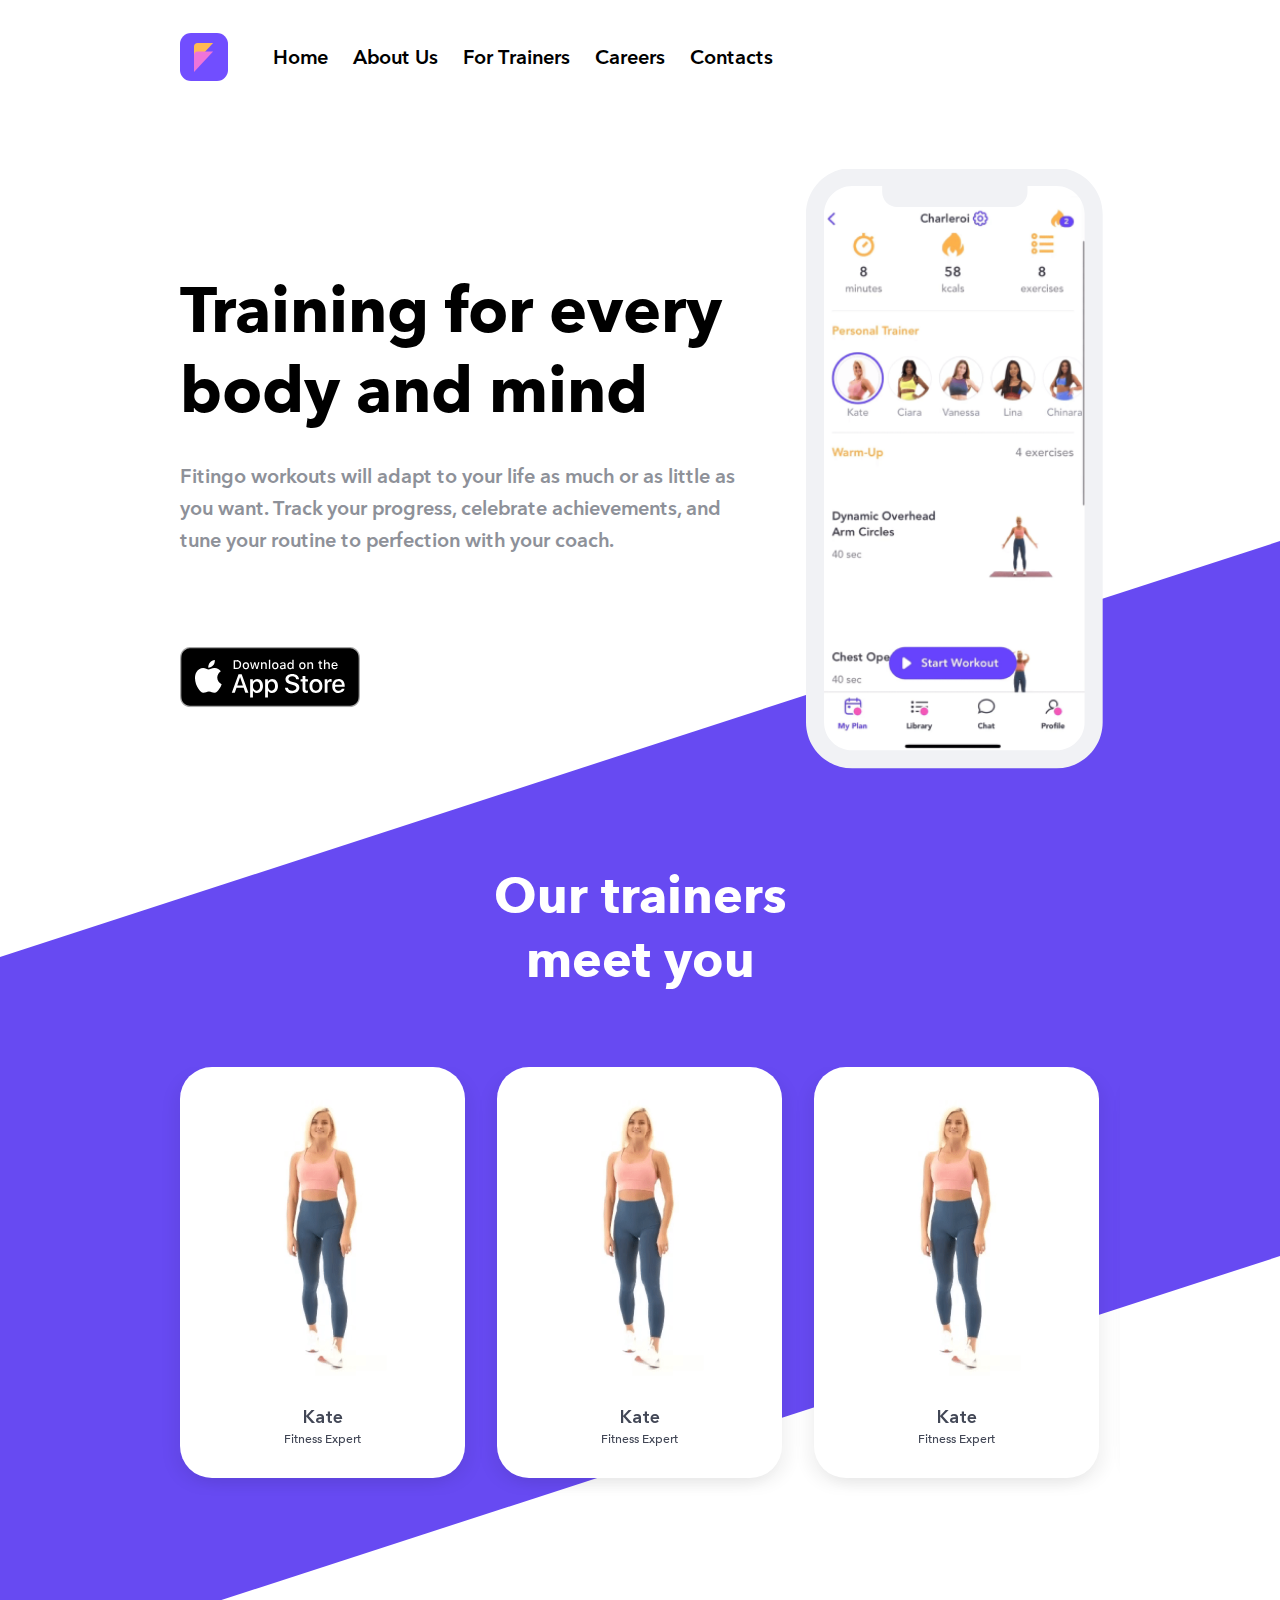
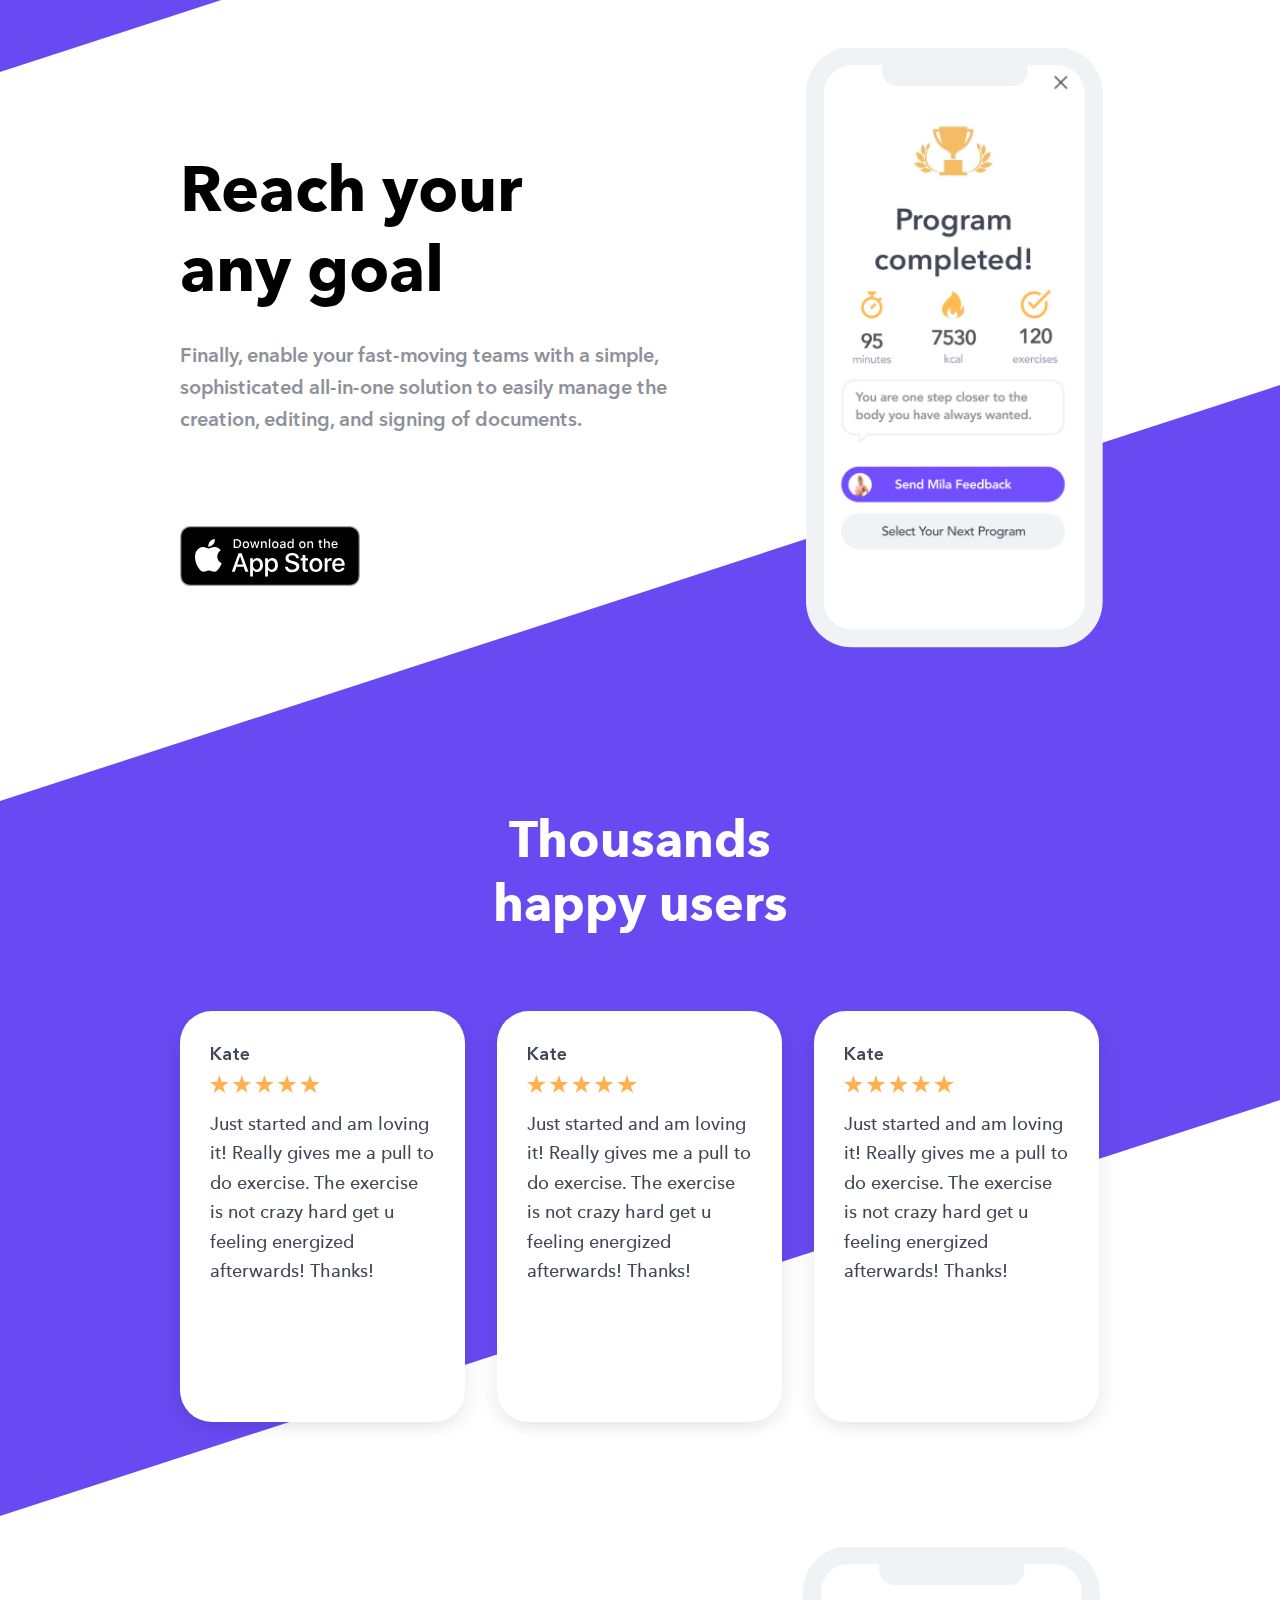
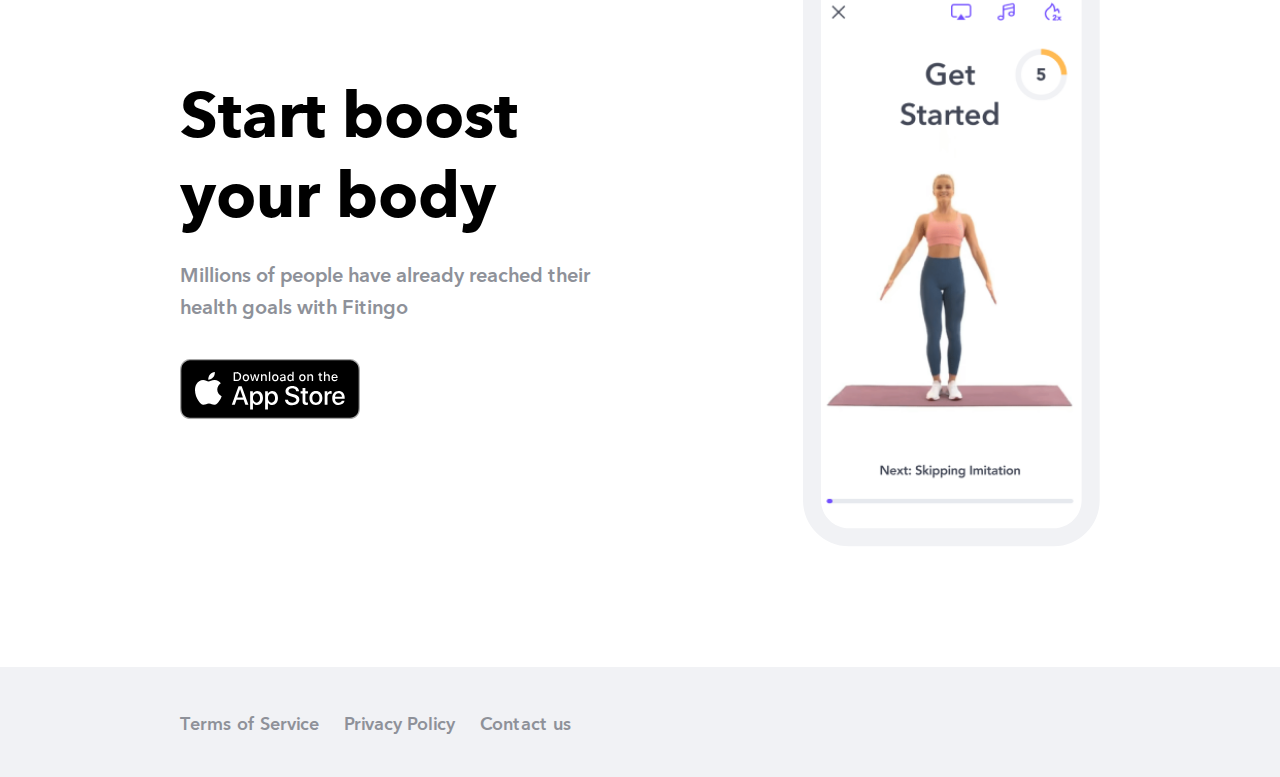
==== commit 5de28d66: "feat:adaptive" ====
--- a/index.html
+++ b/index.html
@@ -12,34 +12,33 @@
     <div class="wrapper">
             <header class="header">
                 <div class="container header__container">
-                    <div class="logo">
+                    <div class="header__logo">
                         <img width="48" height="48" src="./img/logo-svg.svg" alt="logo">
                     </div>
-                    <div class="header__container-navigation">
-                        <nav class="nav header__nav">
-                            <ul class="nav__list header__nav-list">
-                                <li class="nav__item header__nav-item"> <a class="nav__link header__nav-link" href="./index.html">Home</a></li>
-                                <li class="nav__item header__nav-item"> <a class="nav__link header__nav-link" href="./page02.html">About us</a></li>
-                                <li class="nav__item header__nav-item"> <a class="nav__link header__nav-link" href="./page03.html">For trainers</a></li>
-                                <li class="nav__item header__nav-item"> <a class="nav__link header__nav-link" href="./page04.html">Careers</a></li>
-                                <li class="nav__item header__nav-item"> <a class="nav__link header__nav-link" href="./page05.html">Contacts</a></li>
+                    <nav class="header__nav">
+                        <ul class="header__nav-list">
+                            <li class="header__nav-item"> <a class="header__nav-link" href="./index.html">Home</a></li>
+                            <li class="header__nav-item"> <a class="header__nav-link" href="./page02.html">About us</a></li>
+                            <li class="header__nav-item"> <a class="header__nav-link" href="./page03.html">For trainers</a></li>
+                            <li class="header__nav-item"> <a class="header__nav-link" href="./page04.html">Careers</a></li>
+                            <li class="header__nav-item"> <a class="header__nav-link" href="./page05.html">Contacts</a></li>
+                        </ul>
+                        <div class="header__nav-app-store">
+                            <a class="header__nav-app-store-link" href="https://apps.apple.com/ru/app/fitingo-%D1%82%D1%80%D0%B5%D0%BD%D0%B8%D1%80%D0%BE%D0%B2%D0%BA%D0%B8-%D0%B4%D0%BE%D0%BC%D0%B0-%D0%B7%D0%B0%D0%BB%D0%B5/id1470614112">
+                                <img width="160" height="54" src="./img/app-store.svg" alt="app-store">
+                            </a>
+                        </div>
+                        <div class="header__nav-footer">
+                            <ul class="header__nav-footer-list">
+                                <li class="header__nav-footer-item"><a class="header__nav-footer-link" href="https://en.wikipedia.org/wiki/Terms_of_service">Terms of Service</a></li>
+                                <li class="header__nav-footer-item"><a class="header__nav-footer-link" href="https://en.wikipedia.org/wiki/Privacy_policy">Privacy Policy</a></li>
                             </ul>
-                            <div class="header__nav-app-store">
-                                <a class="header__nav-app-store-link" href="https://apps.apple.com/ru/app/fitingo-%D1%82%D1%80%D0%B5%D0%BD%D0%B8%D1%80%D0%BE%D0%B2%D0%BA%D0%B8-%D0%B4%D0%BE%D0%BC%D0%B0-%D0%B7%D0%B0%D0%BB%D0%B5/id1470614112">
-                                    <img width="160" height="54" src="./img/app-store.svg" alt="app-store">
-                                </a>
-                            </div>
-                            <div class="header__nav-footer">
-                                <ul class="nav__list header__nav-footer-list">
-                                    <li class="nav__item header__nav-footer-item"><a class="header__nav-footer-link nav__link" href="https://en.wikipedia.org/wiki/Terms_of_service">Terms of Service</a></li>
-                                    <li class="nav__item header__nav-footer-item"><a class="header__nav-footer-link nav__link" href="https://en.wikipedia.org/wiki/Privacy_policy">Privacy Policy</a></li>
-                                </ul>
-                            </div>
-                        </nav>
-                        <button class="menu-icon">
-                            <span class="menu-icon__item"></span>
-                        </button>
-                    </div>
+                        </div>
+                    </nav>
+                    <button class="menu-icon">
+                        <span class="menu-icon__item"></span>
+                    </button>
+
                 </div>
             </header>
             <main class="main">
@@ -191,21 +190,18 @@
             </main>
             <footer class="footer">
                 <div class="container footer__container">
-                    <div class="footer__container-navigation">
-                        <nav class="footer__nav">
-                            <ul class="footer__list nav__list">
-                                <li class="footer__nav-item nav__item"><a class="footer__nav-link nav__link" href="https://en.wikipedia.org/wiki/Terms_of_service">Terms of Service</a></li>
-                                <li class="footer__nav-item nav__item"><a class="footer__nav-link nav__link" href="https://en.wikipedia.org/wiki/Privacy_policy">Privacy Policy</a></li>
-                                <li class="footer__nav-item nav__item"><a class="footer__nav-link nav__link" href="./page05.html">Contact us</a></li>
-                            </ul>
-                        </nav>
-                    </div>
+                    <nav class="footer__nav">
+                        <ul class="footer__nav-list">
+                            <li class="footer__nav-item"><a class="footer__nav-link" href="https://en.wikipedia.org/wiki/Terms_of_service">Terms of Service</a></li>
+                            <li class="footer__nav-item"><a class="footer__nav-link" href="https://en.wikipedia.org/wiki/Privacy_policy">Privacy Policy</a></li>
+                            <li class="footer__nav-item"><a class="footer__nav-link" href="./page05.html">Contact us</a></li>
+                        </ul>
+                    </nav>
                 </div>
             </footer>
         </div>
     </div>
-    <script src="./js/menu.js"></script>
     <script src="./js/swiper-bundle.min.js"></script>
-    <script src="./js/script-swiper.js"></script>
+    <script src="./js/main.js"></script>
 </body>
 </html>--- a/css/main.css
+++ b/css/main.css
@@ -374,7 +374,9 @@
   display: none !important;
 }
 
-body._lock {
+/*-------------- Adaptiv font ------------------*/
+/*------------------- Adaptiv property ------------*/
+.body--lock {
   overflow: hidden;
 }
 
@@ -438,53 +440,52 @@
   line-height: 3.2;
   color: #000;
   text-transform: capitalize;
-}
-.header__nav-footer {
-  display: none;
-}
-.header__nav-footer-item {
-  line-height: 3.33;
-}
-.header__nav-footer-link {
-  font-size: 18px;
-  line-height: 3.33;
-  font-style: normal;
-  font-weight: 600;
-  color: #8E9199;
+  text-decoration: none;
+}
+.header__nav-link:hover {
+  color: #674AF2;
 }
 .header__nav-app-store {
   display: none;
   text-align: center;
 }
-
-.logo {
+.header__logo {
   margin-right: 45px;
   z-index: 100;
 }
-
-.nav {
+.header__nav {
   display: flex;
 }
-.nav__list {
+.header__nav-list {
   display: flex;
   list-style: none;
   margin: 0;
   padding: 0;
 }
-.nav__item {
+.header__nav-item {
   margin-right: 25px;
 }
-.nav__item:last-child {
+.header__nav-item:last-child {
   margin-right: 0;
 }
-.nav__item--menu {
-  display: block;
-}
-.nav__link {
+.header__nav-footer {
+  display: none;
+}
+.header__nav-footer-item {
+  line-height: 3.33;
+}
+.header__nav-footer-list {
+  list-style: none;
+  margin: 0;
+  padding: 0;
+}
+.header__nav-footer-link {
+  font-size: 18px;
+  line-height: 3.33;
+  font-style: normal;
+  font-weight: 600;
+  color: #8E9199;
   text-decoration: none;
-}
-.nav__link:hover {
-  color: #674AF2;
 }
 
 .menu-icon {
@@ -527,17 +528,17 @@
   left: 0;
 }
 
-.menu-icon._open .menu-icon__item::after {
+.menu-icon--open .menu-icon__item::after {
   top: calc(50% - 1px);
   transform: rotate(-90deg);
   transition: transform 0.3s ease;
 }
 
-.menu-icon._open .menu-icon__item::before {
+.menu-icon--open .menu-icon__item::before {
   opacity: 0;
 }
 
-.menu-icon._open .menu-icon__item {
+.menu-icon--open .menu-icon__item {
   top: 50%;
   transform: rotate(45deg);
   transition: transform 0.3s ease;
@@ -575,7 +576,7 @@
 }
 
 .home {
-  padding: 55px 0 55px 15px;
+  padding: 55px 0 55px;
 }
 .home__container {
   display: grid;
@@ -604,9 +605,11 @@
   width: 100%;
   padding-bottom: 20px;
   padding-right: 20px;
+  padding-left: 20px;
 }
 
 .card {
+  max-width: 285px;
   min-height: 411px;
   display: flex;
   flex-direction: column;
@@ -619,6 +622,7 @@
 
 .slide-container {
   margin-right: -20px;
+  margin-left: -20px;
 }
 
 .trainers {
@@ -798,8 +802,17 @@
   padding-top: 40px;
   padding-bottom: 35px;
 }
-.footer__container {
+.footer__nav-list {
   display: flex;
+  list-style: none;
+  margin: 0;
+  padding: 0;
+}
+.footer__nav-item {
+  margin-right: 25px;
+}
+.footer__nav-item:last-child {
+  margin-right: 0;
 }
 .footer__nav-link {
   font-size: 18px;
@@ -818,16 +831,24 @@
   padding-bottom: 40px;
 }
 .improve__title {
+  width: 780px;
   text-align: center;
   margin-bottom: 72px;
+  margin-left: auto;
+  margin-right: auto;
+}
+@media (max-Width: 1280px) {
+  .improve__title {
+    width: calc(306px + 474 * ((100vw - 375px) / 905));
+  }
 }
 .improve__stat {
   display: flex;
-  margin-right: -71px;
+  margin-right: calc(-150px + 79 * ((100vw - 375px) / 905));
 }
 .improve__item {
   width: calc(33.3333333333% - 71px);
-  margin-right: 71px;
+  margin-right: calc(20px + 51 * ((100vw - 375px) / 905));
   background: url(../img/icon-leaves.svg) no-repeat 100%/contain;
 }
 .improve__item-number {
@@ -875,12 +896,12 @@
   margin-bottom: 56px;
 }
 .stage__img {
-  width: 311px;
+  max-width: 311px;
   height: 200px;
   margin-right: 70px;
 }
 .stage__item {
-  width: 55.9782608696%;
+  max-width: 55.9782608696%;
 }
 .stage__item-titel {
   font-size: 36px;
@@ -891,7 +912,7 @@
   margin-bottom: 27px;
 }
 .stage__item-text {
-  width: 90.2912621359%;
+  max-width: 71.4563106796%;
   font-size: 18px;
   font-style: normal;
   font-weight: 600;
@@ -921,21 +942,32 @@
 }
 
 .become {
-  display: flex;
-  align-items: center;
-  justify-content: space-between;
-  padding-top: 65px;
-  padding-bottom: 40px;
+  display: grid;
+  grid-template: repeat(3, auto)/1fr 297px;
+  grid-column-gap: calc(0px + 153 * ((100vw - 375px) / 905));
+  grid-row-gap: 30px;
 }
 .become__content {
   width: 58.6956521739%;
   padding-right: 90px;
 }
 .become__title {
-  margin-bottom: 32px;
+  grid-column: 1/2;
+  grid-row: 1/2;
+  align-self: end;
 }
 .become__text {
-  margin-bottom: 32px;
+  max-width: 460px;
+  grid-column: 1/2;
+  grid-row: 2/3;
+}
+.become__btn {
+  grid-column: 1/2;
+  grid-row: 3/-1;
+}
+.become__mobile-screen {
+  grid-column: 2/3;
+  grid-row: 1/-1;
 }
 
 .works {
@@ -970,7 +1002,7 @@
   margin-bottom: 32px;
 }
 .careers__btn {
-  padding: 0 85px;
+  padding: 0 84px;
 }
 
 .contact {
@@ -989,6 +1021,14 @@
   padding: 0 105px;
 }
 
+@media (max-width: 853px) {
+  .improve__item:last-child > .improve__item-number {
+    margin-top: 5px;
+  }
+  .become__content {
+    padding-right: 0;
+  }
+}
 @media (max-width: 800px) {
   .menu-icon {
     display: block;
@@ -1004,21 +1044,21 @@
   }
   .header__nav {
     flex-direction: column;
-    justify-content: center;
     align-items: center;
     position: absolute;
-    top: 0;
+    top: 73px;
     left: 100%;
     content: "";
     width: 100%;
     height: 100vh;
     background-color: white;
     z-index: 50;
-    padding: 0 32px;
+    padding: 5px 32px 120px;
     transition: all 0.3s ease;
   }
-  .header__nav._open {
+  .header__nav--open {
     transform: translate(-100%, 0);
+    overflow-y: auto;
   }
   .header__nav-list {
     flex-direction: column;
@@ -1076,6 +1116,32 @@
   .start__content {
     width: 48%;
   }
+  .improve__stat {
+    justify-content: center;
+    flex-wrap: wrap;
+    -moz-column-gap: calc(40px + 70 * (100vw - 662px) / 298);
+         column-gap: calc(40px + 70 * (100vw - 662px) / 298);
+    row-gap: 40px;
+    margin-right: 0;
+  }
+  .improve__item {
+    min-height: 136px;
+    width: 40%;
+    background: url(../img/icon-leaves.svg) no-repeat 50%/contain;
+    margin-right: 0;
+  }
+  .stage__item-text {
+    max-width: 90%;
+  }
+  .stage__img {
+    margin-right: 40px;
+  }
+  .become {
+    grid-column-gap: 0;
+  }
+  .become__mobile-screen {
+    padding: 10px 13px 15px;
+  }
 }
 @media (max-width: 662px) {
   .title {
@@ -1150,9 +1216,11 @@
   }
   .slide-container {
     margin-right: -32px;
+    margin-left: -32px;
   }
   .slide-card {
     padding-right: 32px;
+    padding-left: 32px;
   }
   .reach {
     padding-top: 5px;
@@ -1218,6 +1286,8 @@
   .start__logo {
     display: block;
     margin-bottom: 40px;
+    margin-left: auto;
+    margin-right: auto;
   }
   .footer {
     padding-top: 29px;
@@ -1226,7 +1296,7 @@
   .footer__container {
     justify-content: center;
   }
-  .footer__list {
+  .footer__nav-list {
     flex-direction: column;
     align-items: center;
   }
@@ -1236,4 +1306,126 @@
   .footer__nav-link {
     line-height: 3.3333;
   }
+  .improve {
+    padding-top: 0;
+  }
+  .improve__stat {
+    -moz-column-gap: 0;
+         column-gap: 0;
+    row-gap: 40px;
+  }
+  .improve__item {
+    width: 100%;
+  }
+  .offer {
+    padding-bottom: 20px;
+  }
+  .offer__title {
+    margin-bottom: 41px;
+  }
+  .stage {
+    flex-direction: column;
+    margin-bottom: 40px;
+  }
+  .stage__img {
+    margin-right: 0;
+    margin-bottom: 32px;
+  }
+  .stage__item {
+    max-width: 311px;
+    text-align: center;
+  }
+  .stage__item-titel {
+    margin-bottom: 20px;
+  }
+  .stage__item-text {
+    max-width: none;
+  }
+  .start {
+    padding-top: 30px;
+  }
+  .become {
+    justify-items: center;
+    grid-row-gap: 40px;
+    padding-top: 5px;
+  }
+  .become__title {
+    grid-column: 1/-1;
+    grid-row: 1/2;
+    align-self: end;
+  }
+  .become__text {
+    max-width: 460px;
+    grid-column: 1/-1;
+    grid-row: 3/4;
+    text-align: center;
+    color: #424756;
+  }
+  .become__btn {
+    grid-column: 1/-1;
+    grid-row: 4/-1;
+  }
+  .become__mobile-screen {
+    grid-column: 1/-1;
+    grid-row: 2/3;
+  }
+  .works {
+    padding-top: 85px;
+    padding-bottom: 92px;
+  }
+  .works__title {
+    margin-bottom: 40px;
+  }
+  .works__stage {
+    padding-bottom: 30px;
+  }
+  .careers__title {
+    margin-bottom: 40px;
+  }
+  .careers__text {
+    color: #424756;
+    margin-bottom: 32px;
+  }
+  .careers__action {
+    margin-bottom: 40px;
+  }
+  .contact {
+    padding-top: 5px;
+  }
+  .contact__title {
+    margin-bottom: 40px;
+  }
+  .contact__text {
+    margin-bottom: 32px;
+  }
+}
+@media (max-width: 380px) {
+  .card {
+    max-width: 240px;
+  }
+  .offer__title {
+    width: calc(190px + 130 * (100vw - 320px) / 905);
+    margin-left: auto;
+    margin-right: auto;
+  }
+  .start {
+    padding-top: 75px;
+  }
+}
+@media (max-width: 374px) {
+  .title {
+    font-size: 44px;
+  }
+  .trainers__titel {
+    font-size: 43px;
+  }
+  .improve__title {
+    width: calc(256px + 64 * (100vw - 320px) / 905);
+  }
+  .careers__btn {
+    padding: 0 57px;
+  }
+  .contact__btn {
+    padding: 0 77px;
+  }
 }/*# sourceMappingURL=main.css.map */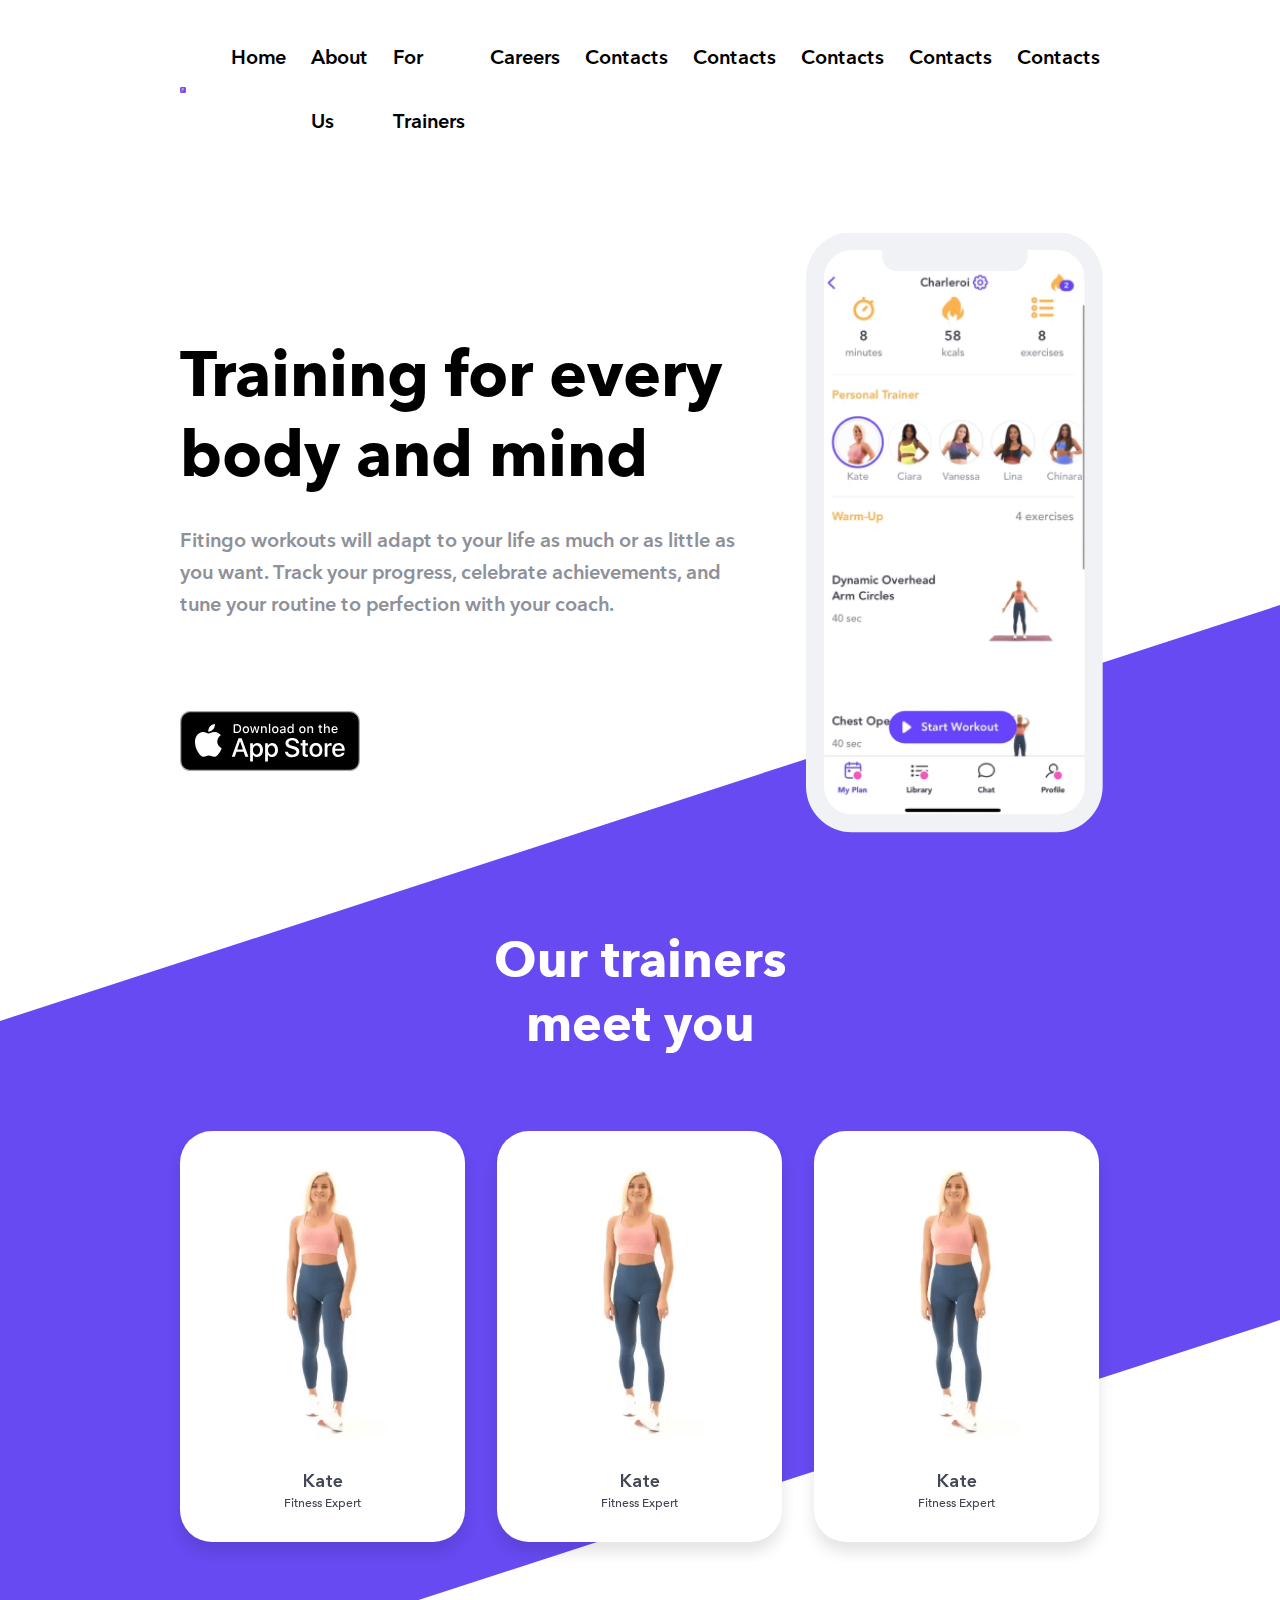
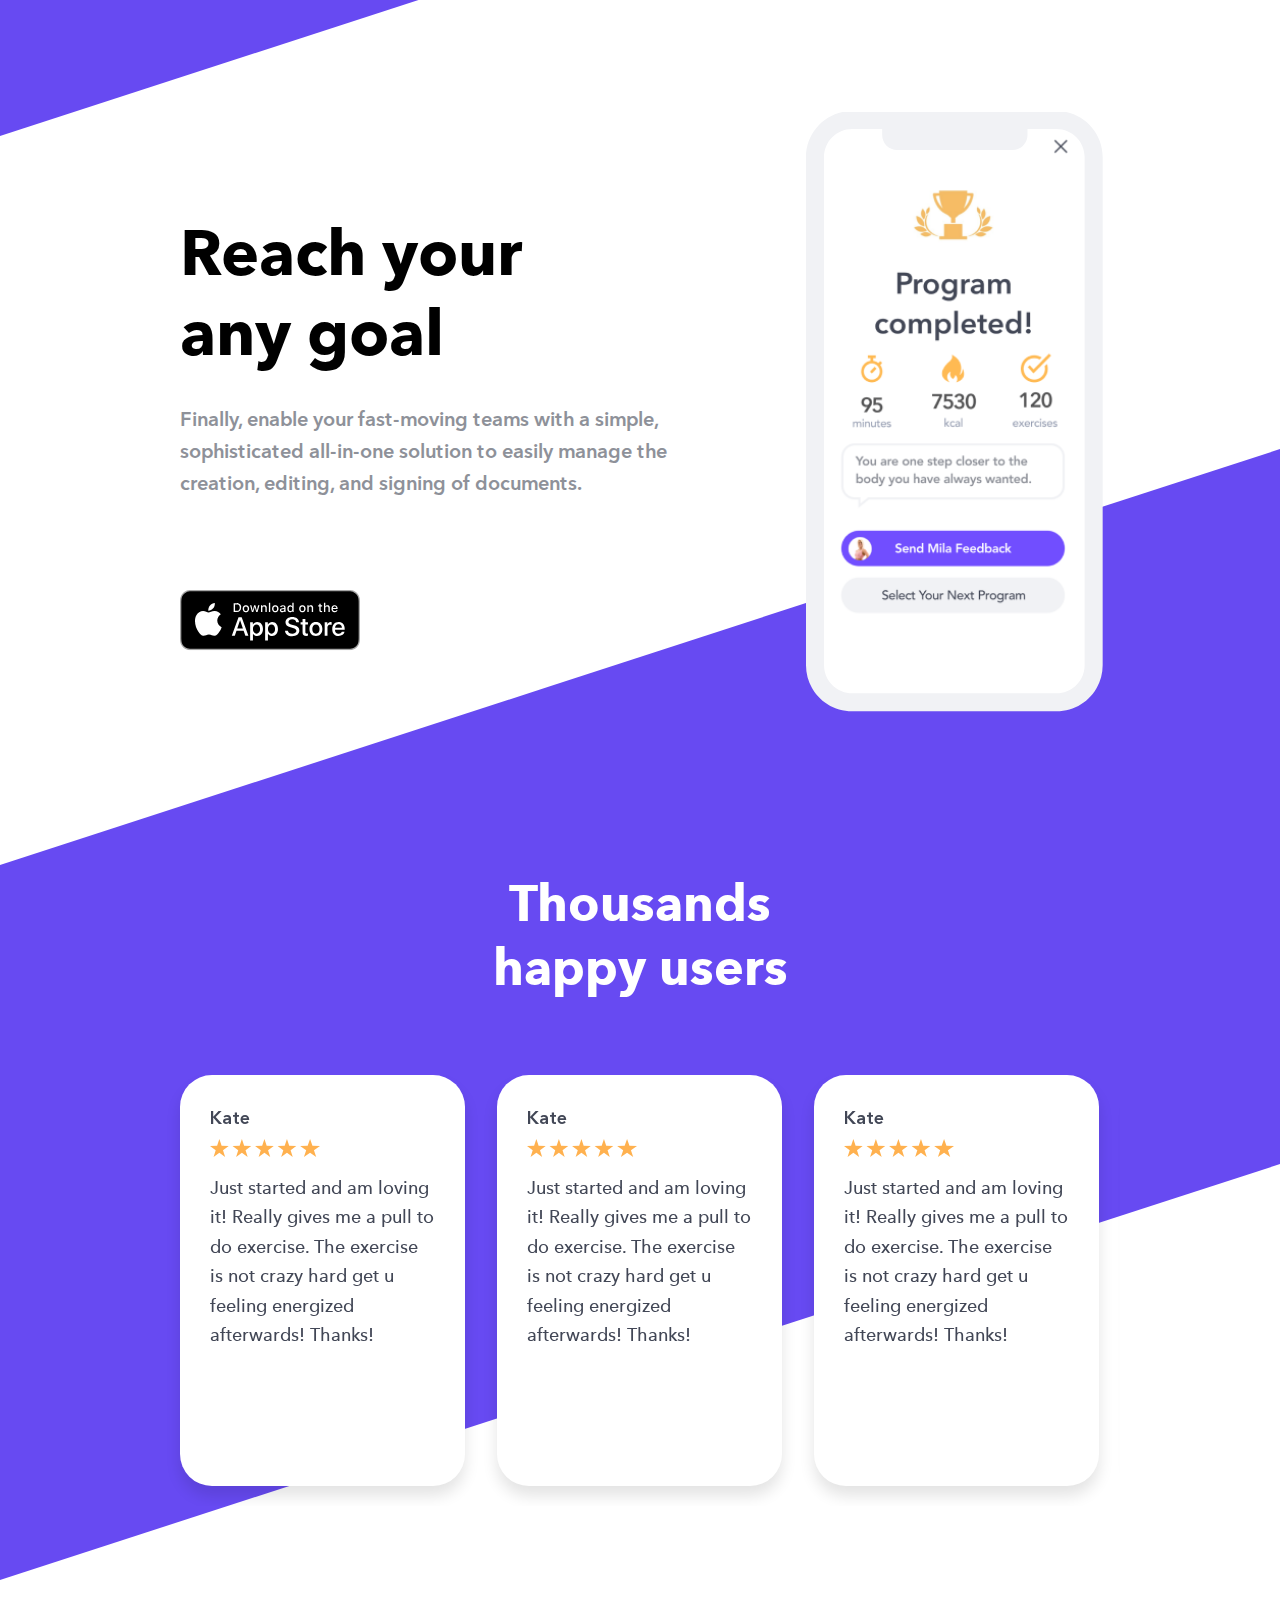
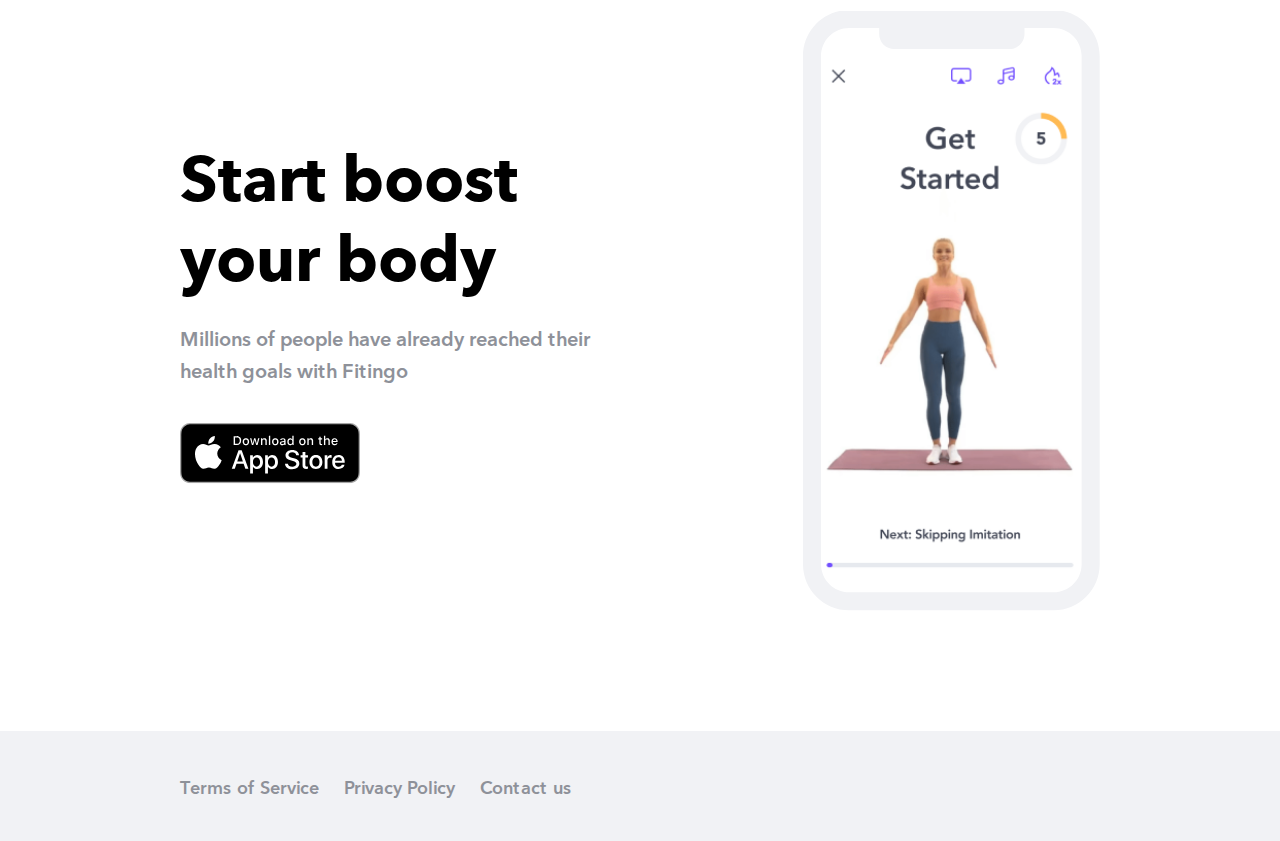
==== commit 579d8c28: "ex" ====
--- a/index.html
+++ b/index.html
@@ -22,6 +22,10 @@
                             <li class="header__nav-item"> <a class="header__nav-link" href="./page03.html">For trainers</a></li>
                             <li class="header__nav-item"> <a class="header__nav-link" href="./page04.html">Careers</a></li>
                             <li class="header__nav-item"> <a class="header__nav-link" href="./page05.html">Contacts</a></li>
+                            <li class="header__nav-item"> <a class="header__nav-link" href="./page05.html">Contacts</a></li>
+                            <li class="header__nav-item"> <a class="header__nav-link" href="./page05.html">Contacts</a></li>
+                            <li class="header__nav-item"> <a class="header__nav-link" href="./page05.html">Contacts</a></li>
+                            <li class="header__nav-item"> <a class="header__nav-link" href="./page05.html">Contacts</a></li>
                         </ul>
                         <div class="header__nav-app-store">
                             <a class="header__nav-app-store-link" href="https://apps.apple.com/ru/app/fitingo-%D1%82%D1%80%D0%B5%D0%BD%D0%B8%D1%80%D0%BE%D0%B2%D0%BA%D0%B8-%D0%B4%D0%BE%D0%BC%D0%B0-%D0%B7%D0%B0%D0%BB%D0%B5/id1470614112">
--- a/css/main.css
+++ b/css/main.css
@@ -378,6 +378,11 @@
 /*------------------- Adaptiv property ------------*/
 .body--lock {
   overflow: hidden;
+  position: fixed;
+  height: 100%;
+  width: 100%;
+  top: 0;
+  left: 0;
 }
 
 .wrapper {
@@ -410,19 +415,15 @@
 }
 
 .title {
+  font-size: 64px;
   font-style: normal;
   font-weight: 700;
   line-height: 1.25;
   color: #000;
 }
-@media (max-width: 900px) {
+@media (max-Width: 1280px) {
   .title {
-    font-size: calc(48px + 27.2 * ((100vw - 375px) / 1280));
-  }
-}
-@media (min-width: 900px) {
-  .title {
-    font-size: calc(48px + 16 * (100vw / 1280));
+    font-size: calc(48px + 16 * ((100vw - 375px) / 905));
   }
 }
 
@@ -581,7 +582,6 @@
 .home__container {
   display: grid;
   grid-template: repeat(3, auto)/1fr 297px;
-  /* grid-template: minmax(265px, auto) minmax(105px, auto) 170px /  1fr 297px;*/
   grid-column-gap: 53px;
   grid-row-gap: 30px;
 }
@@ -616,7 +616,7 @@
   border-radius: 32px;
   background-color: #fff;
   padding: 30px;
-  box-shadow: 7px 7px 15px rgba(0, 0, 0, 0.05), -7px 7px 15px rgba(0, 0, 0, 0.05);
+  box-shadow: 0px 10px 15px rgba(0, 0, 0, 0.11);
   box-sizing: border-box;
 }
 
@@ -831,16 +831,8 @@
   padding-bottom: 40px;
 }
 .improve__title {
-  width: 780px;
   text-align: center;
   margin-bottom: 72px;
-  margin-left: auto;
-  margin-right: auto;
-}
-@media (max-Width: 1280px) {
-  .improve__title {
-    width: calc(306px + 474 * ((100vw - 375px) / 905));
-  }
 }
 .improve__stat {
   display: flex;
@@ -889,6 +881,9 @@
   text-align: center;
   margin-bottom: 65px;
 }
+.offer__title br {
+  display: none;
+}
 
 .stage {
   display: flex;
@@ -932,7 +927,6 @@
   background-color: #674AF2;
   text-decoration: none;
   border: none;
-  padding: 0 80px;
   text-transform: capitalize;
 }
 .btn:hover {
@@ -944,8 +938,13 @@
 .become {
   display: grid;
   grid-template: repeat(3, auto)/1fr 297px;
-  grid-column-gap: calc(0px + 153 * ((100vw - 375px) / 905));
+  grid-column-gap: 153px;
   grid-row-gap: 30px;
+}
+@media (max-Width: 1280px) {
+  .become {
+    grid-column-gap: calc(0px + 153 * ((100vw - 375px) / 905));
+  }
 }
 .become__content {
   width: 58.6956521739%;
@@ -961,13 +960,16 @@
   grid-column: 1/2;
   grid-row: 2/3;
 }
-.become__btn {
+.become__action {
   grid-column: 1/2;
   grid-row: 3/-1;
 }
 .become__mobile-screen {
   grid-column: 2/3;
   grid-row: 1/-1;
+}
+.become__btn {
+  padding: 0 97px;
 }
 
 .works {
@@ -982,8 +984,11 @@
   text-align: center;
   margin-bottom: 64px;
 }
+.works__action {
+  text-align: center;
+}
 .works__btn {
-  text-align: center;
+  padding: 0 97px;
 }
 
 .careers {
@@ -1050,10 +1055,10 @@
     left: 100%;
     content: "";
     width: 100%;
-    height: 100vh;
+    height: calc(100vh - 118px);
     background-color: white;
     z-index: 50;
-    padding: 5px 32px 120px;
+    padding: 5px 32px;
     transition: all 0.3s ease;
   }
   .header__nav--open {
@@ -1307,17 +1312,24 @@
     line-height: 3.3333;
   }
   .improve {
-    padding-top: 0;
+    padding-top: 5px;
   }
   .improve__stat {
     -moz-column-gap: 0;
          column-gap: 0;
-    row-gap: 40px;
+    row-gap: 45px;
   }
   .improve__item {
     width: 100%;
   }
+  .improve__title {
+    margin-bottom: 52px;
+  }
+  .improve__title br {
+    display: none;
+  }
   .offer {
+    padding-top: 40px;
     padding-bottom: 20px;
   }
   .offer__title {
@@ -1336,10 +1348,14 @@
     text-align: center;
   }
   .stage__item-titel {
+    max-width: 90%;
     margin-bottom: 20px;
+    margin-left: auto;
+    margin-right: auto;
   }
   .stage__item-text {
-    max-width: none;
+    margin-left: auto;
+    margin-right: auto;
   }
   .start {
     padding-top: 30px;
@@ -1361,7 +1377,7 @@
     text-align: center;
     color: #424756;
   }
-  .become__btn {
+  .become__action {
     grid-column: 1/-1;
     grid-row: 4/-1;
   }
@@ -1397,16 +1413,15 @@
   }
   .contact__text {
     margin-bottom: 32px;
+    color: #424756;
   }
 }
 @media (max-width: 380px) {
   .card {
     max-width: 240px;
   }
-  .offer__title {
-    width: calc(190px + 130 * (100vw - 320px) / 905);
-    margin-left: auto;
-    margin-right: auto;
+  .offer__title br {
+    display: block;
   }
   .start {
     padding-top: 75px;
